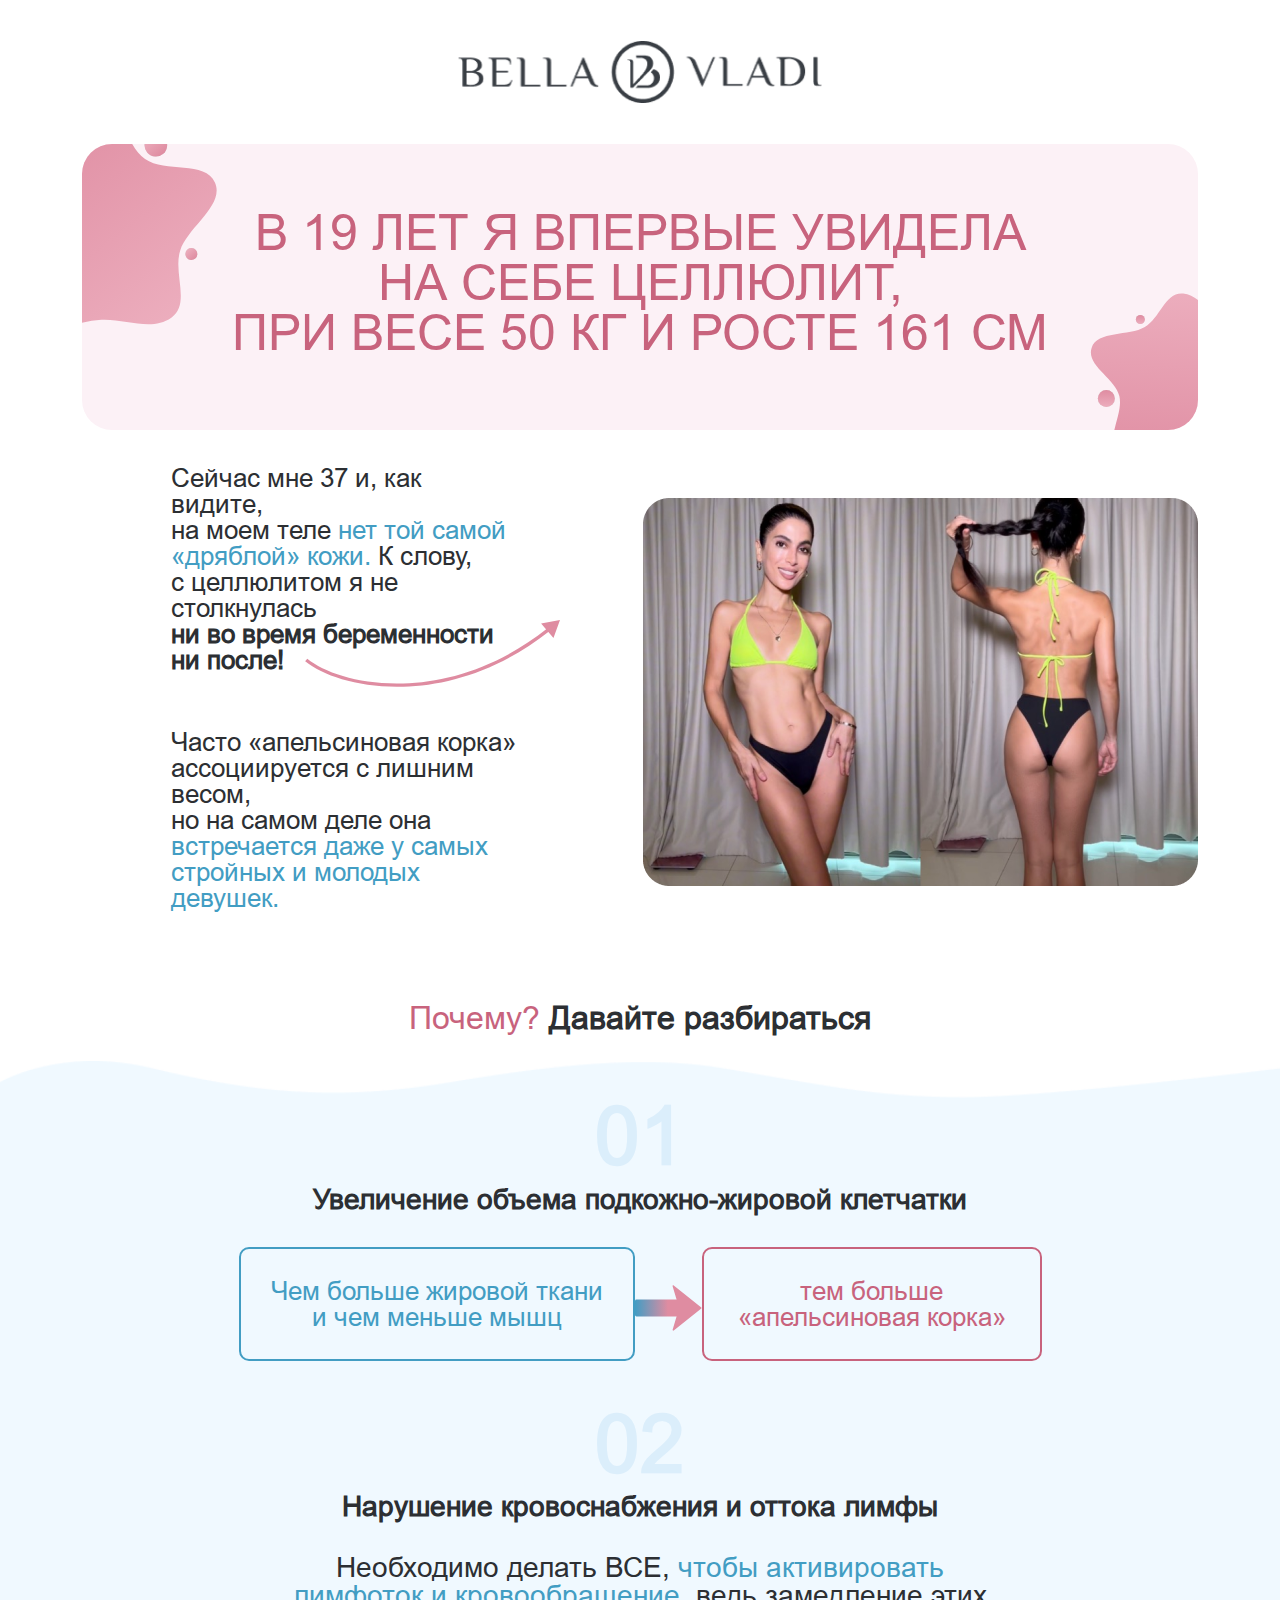
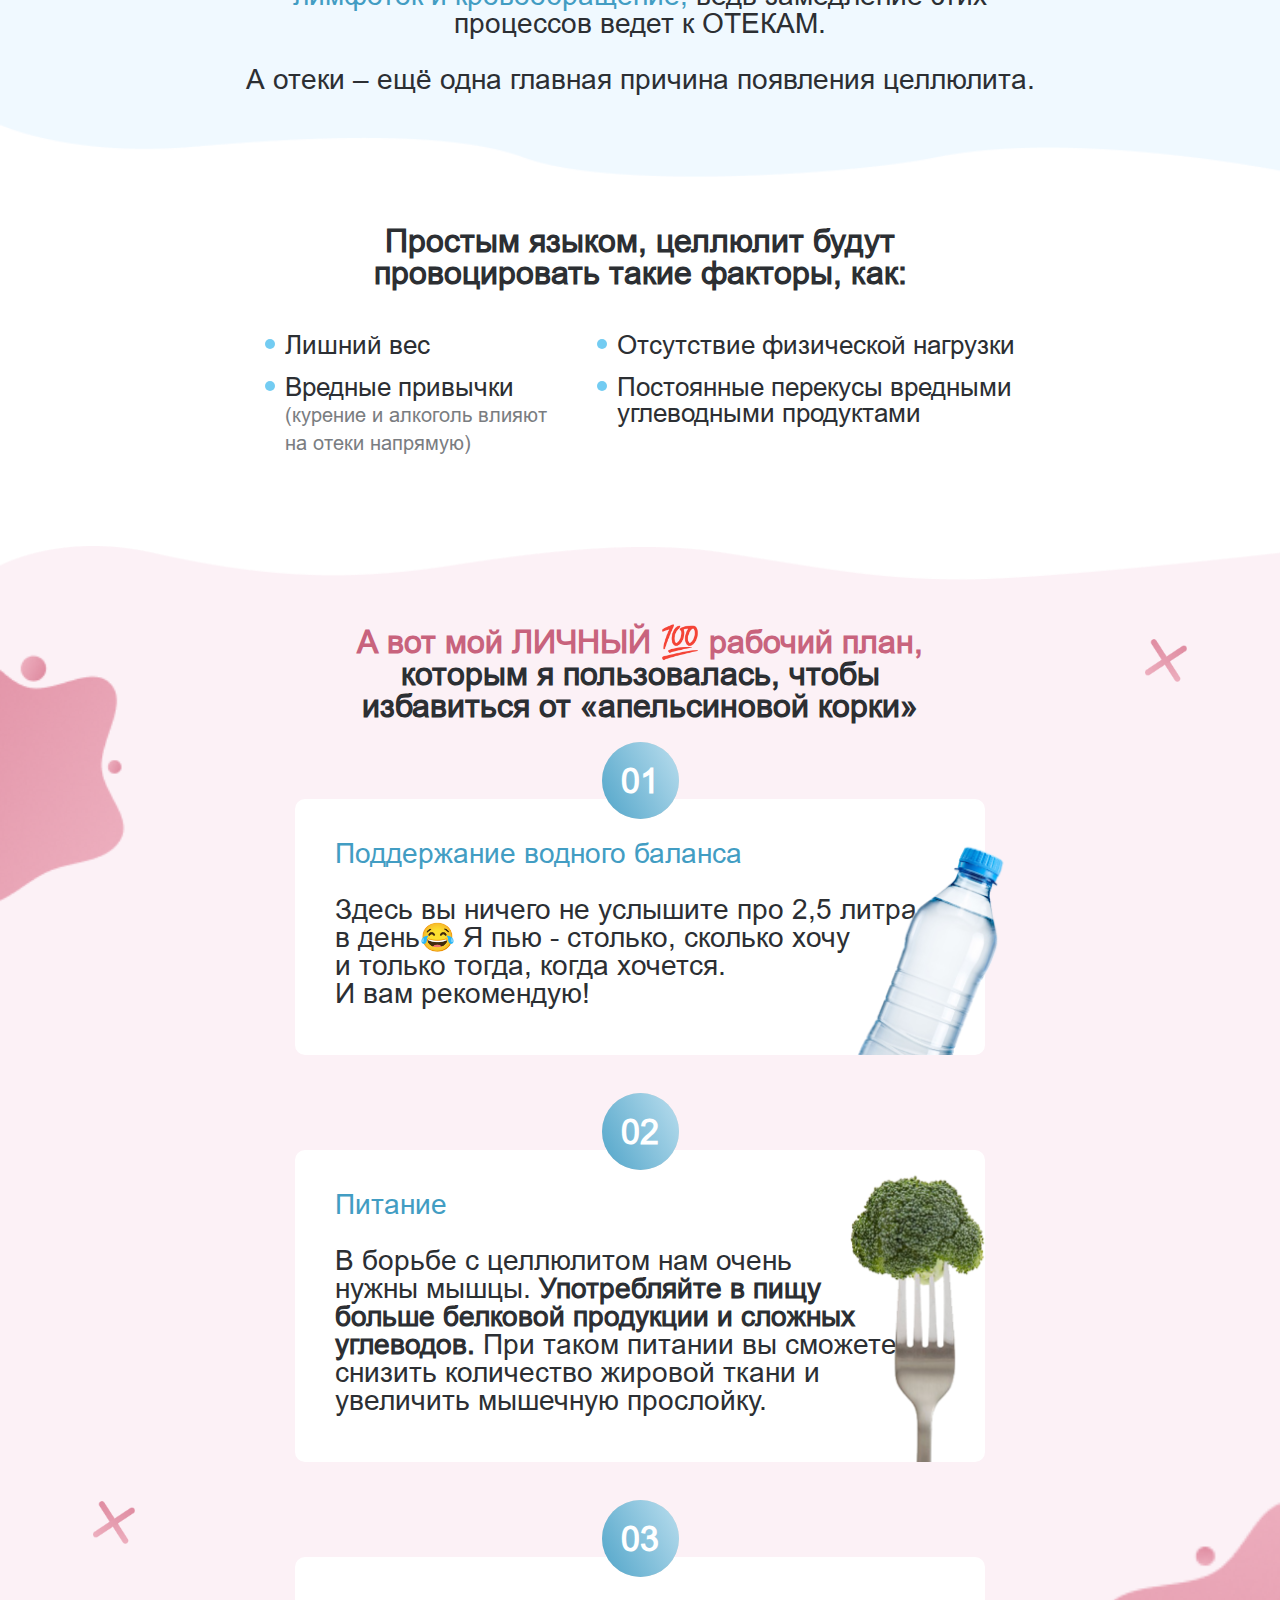
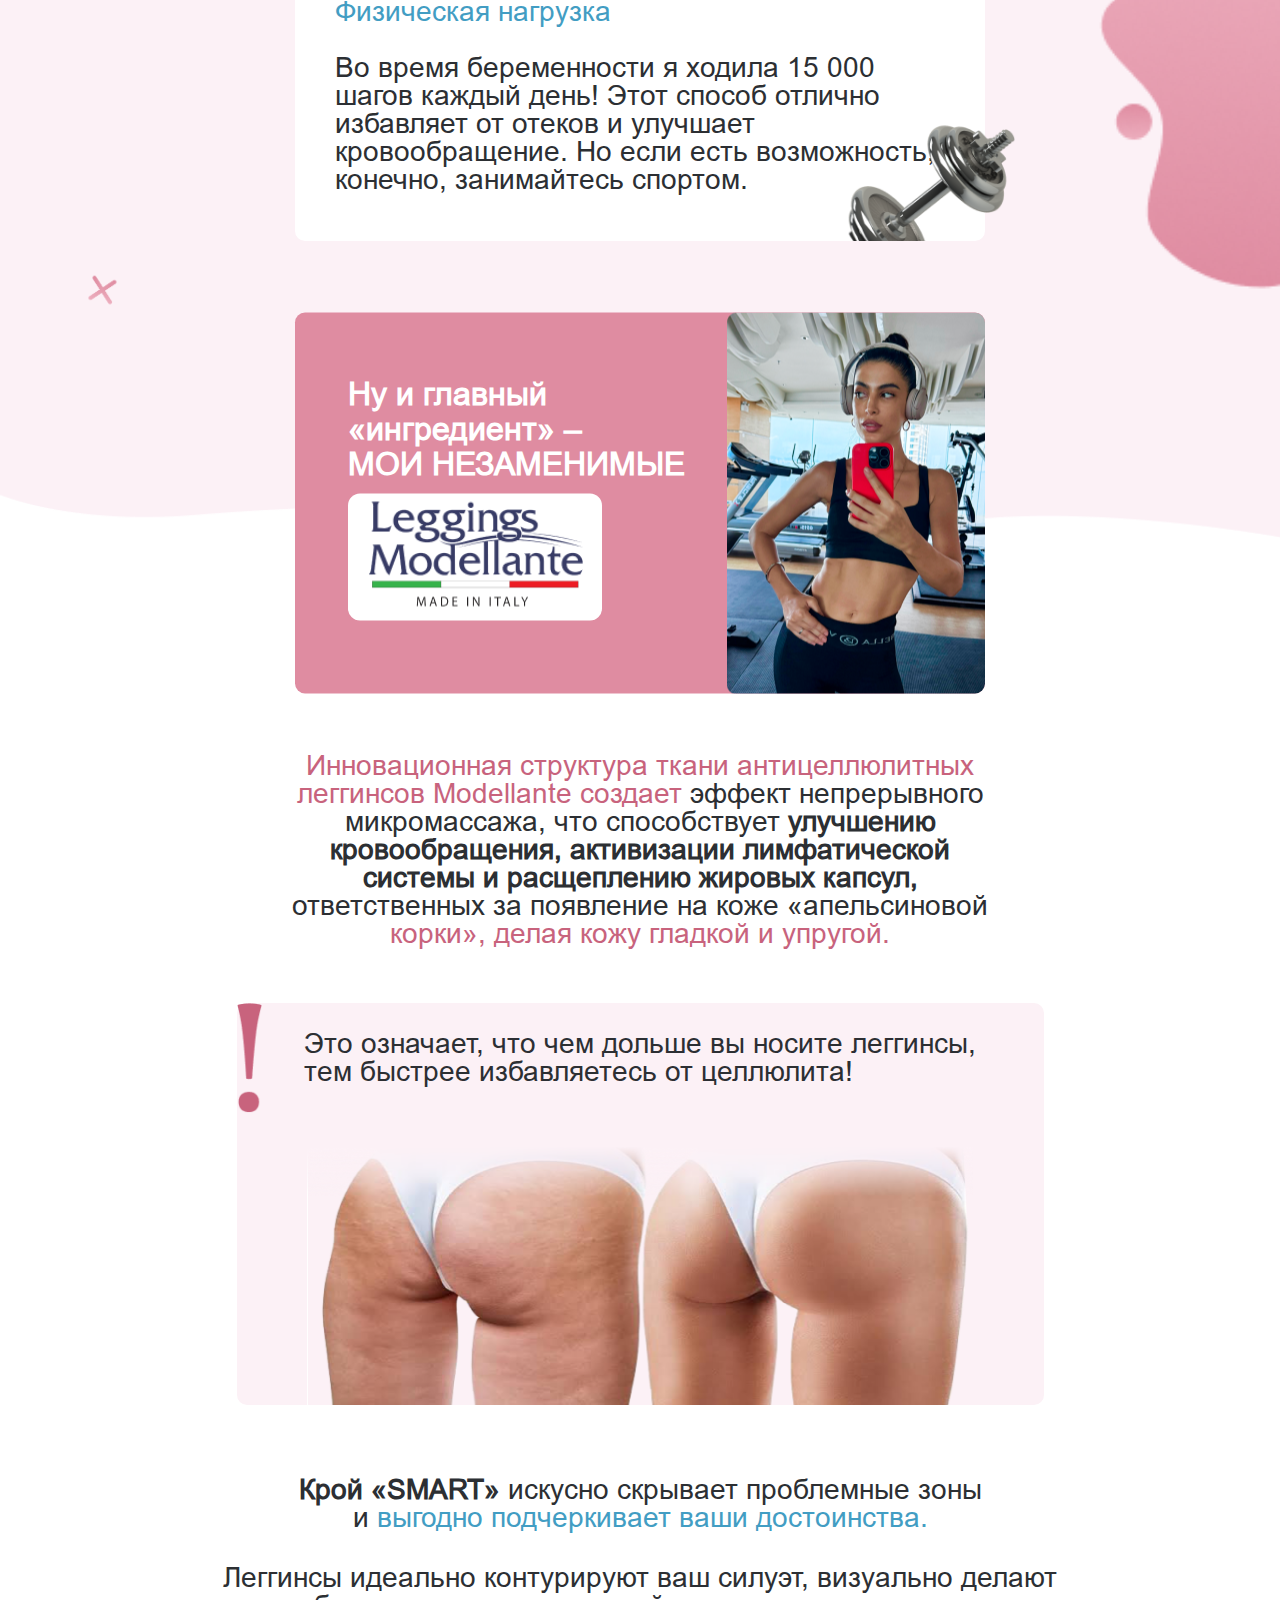
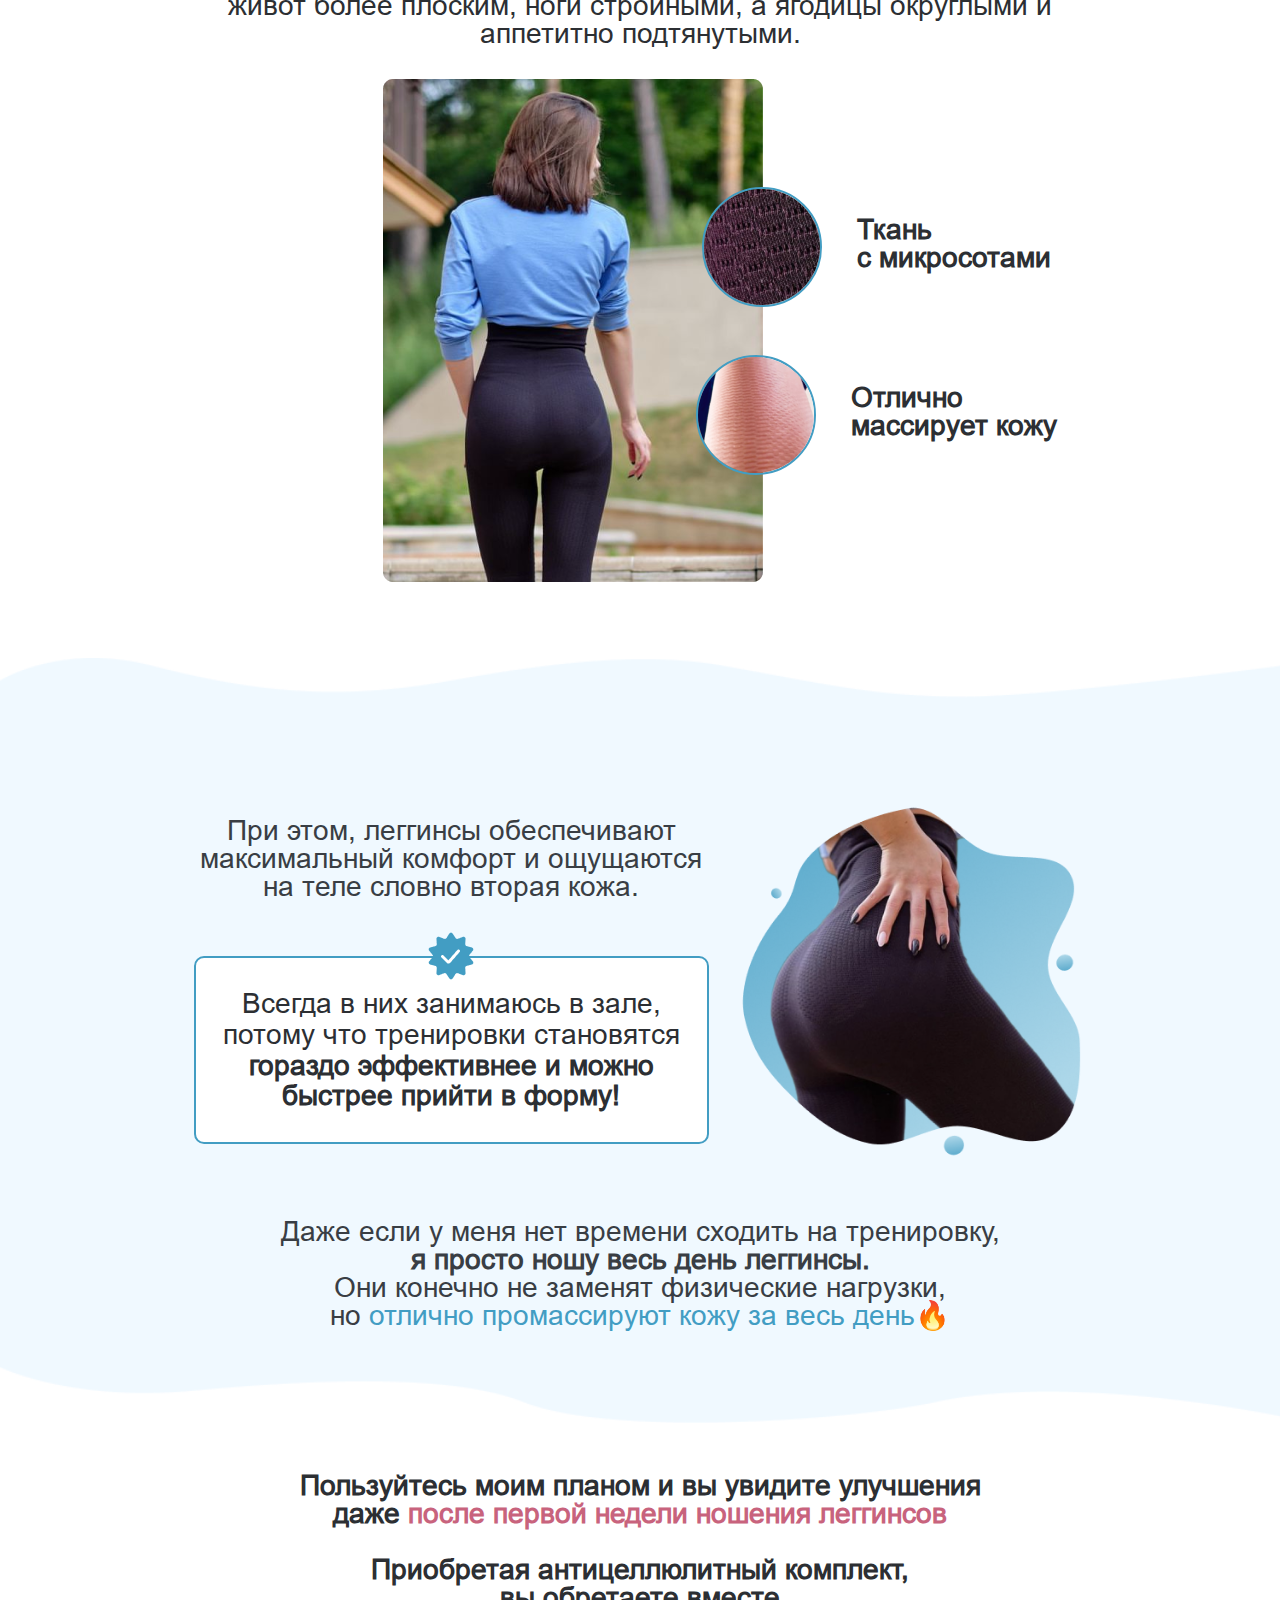
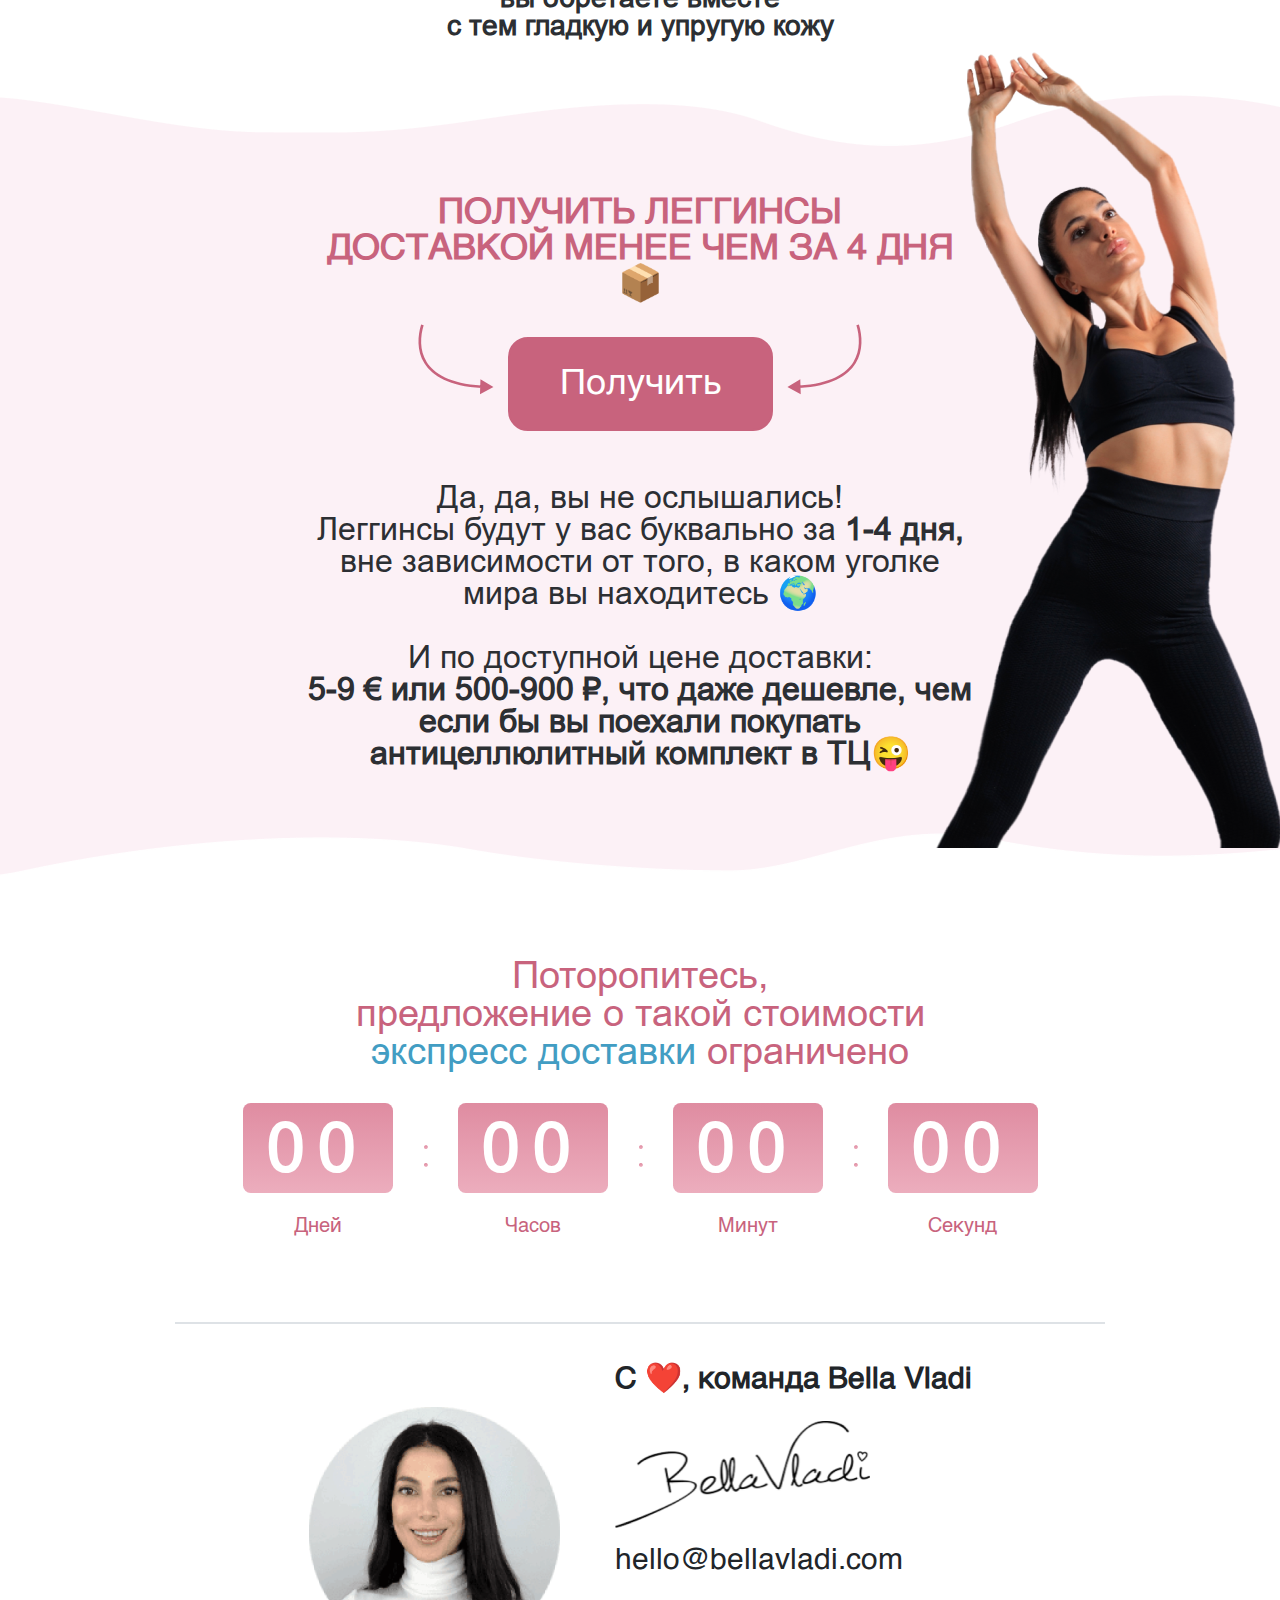
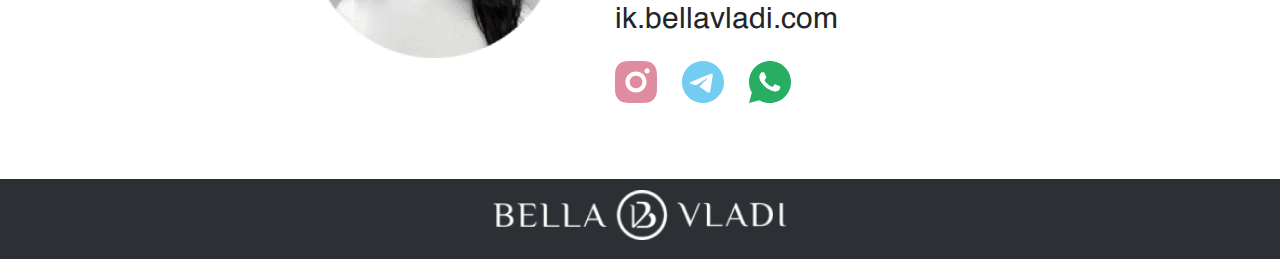
==== index.html @ 46ee41fa "fixed" ====
<!DOCTYPE html>
<html lang="en">

<head>
  <meta charset="UTF-8" />
  <meta name="viewport" content="width=device-width, initial-scale=1.0" />
  <title>Bella Vladi</title>

  <!-- Bootstrap CDN -->
  <link href="https://cdn.jsdelivr.net/npm/bootstrap@5.3.0/dist/css/bootstrap.min.css" rel="stylesheet" />

  <!-- Custom Css -->
  <link rel="stylesheet" href="assets/css/style.css" />
  <link rel="stylesheet" href="assets/css/responsive.css" />
</head>

<body>
  <main>


    <!-- ---------------------Navbar Start -------------------- -->
    <header class="navbar">
      <img src="assets/images/email-one/Logo.png" />
    </header>
    <!-- ---------------------Navbar End-------------------- -->



    <!-- -------------------Home Section Start---------------------- -->
    <section class="home">
      <div class="container">
        <!-- Top -->
        <div class="hero-banner">
          <div class="left-icon">
            <img src="assets/images/email-one/Group 9.svg" alt="" />
          </div>

          <div class="right-icon">
            <img src="assets/images/email-one/Group 8.svg" alt="" />
          </div>

          <h1 class="hero-heading">
            В 19 лет я впервые увидела <br />
            на себе целлюлит, <br />
            при весе 50 кг и росте 161 см
          </h1>
        </div>

        <!-- Bottom -->
        <div class="hero-bottom">
          <div class="hero-left">
            <h5 class="hero-content">
              Сейчас мне 37 и, как видите,<br />на моем теле<span class="text-blue">
                нет той самой<br />
                «дряблой» кожи. </span>К слову, <br />
              с целлюлитом я не столкнулась<br />
              <b>ни во время беременности<br />ни после!</b>
            </h5>

            <div class="arrow">
              <img src="assets/images/email-one/Стрела.svg" alt="arrow" />
            </div>

            <br /><br />

            <h5 class="hero-content">
              Часто «апельсиновая корка» <br />
              ассоциируется с лишним весом, <br />
              но на самом деле она <br />
              <span class="text-blue">встречается даже у самых <br />
                стройных и молодых девушек.</span>
            </h5>
          </div>

          <div class="hero-right">
            <div class="hero-left-img">
              <img src="assets/images/email-one/home-left.png" alt="" />
            </div>
          </div>
        </div>
      </div>
    </section>
    <!-- -------------------Home Section End---------------------- -->

    <br /><br />

    <!-- -------------------- Title Start--------------------- -->
    <div class="container">
      <h3 class="title">
        <span class="text-pink">Почему?</span> <b>Давайте разбираться</b>
      </h3>
    </div>
    <!-- ----------------------Title End ------------------- -->



    <!-- --------------------Section Two Start--------------------- -->
    <section class="section-two">
      <div class="container">
        <div class="top-part">
          <h1 class="shadow-text title">01</h1>
          <h4 class="title">
            <b>Увеличение объема подкожно-жировой клетчатки</b>
          </h4>

          <div class="top-progress">
            <h5 class="blue-box text-blue">
              Чем больше жировой ткани <br />
              и чем меньше мышц
            </h5>

            <img src="assets/images/email-one/Group 97.svg" />

            <h5 class="pink-boxx text-pink">
              тем больше <br />
              «апельсиновая корка»
            </h5>
          </div>
        </div>

        <div class="bottom-part">
          <h1 class="shadow-text title">02</h1>
          <h4 class="title">
            <b>Нарушение кровоснабжения и оттока лимфы</b>
          </h4>

          <div class="bottom-content title">
            <h4>
              Необходимо делать ВСЕ,
              <span class="text-blue">
                чтобы активировать <br />
                лимфоток и кровообращение,</span>
              ведь замедление этих <br />
              процессов ведет к ОТЕКАМ. <br />
              <br />
              <span class="title">
                А отеки – ещё одна главная причина появления целлюлита.</span>
            </h4>
          </div>
        </div>
      </div>
    </section>
    <!-- -------------------- Section Two End --------------------- -->

    <br /><br />

    <!-- -------------------- Title Start--------------------- -->
    <div class="container">
      <h3 class="title">
        <b>Простым языком, целлюлит будут <br />
          провоцировать такие факторы, как:</b>
      </h3>
    </div>
    <!-- ----------------------Title End ------------------- -->

    <!-- ---------------------- Section Three Start ------------------- -->
    <section class="list">
      <div class="container">
        <div class="items">
          <div class="left-item">
            <div class="item">
              <div class="round"></div>
              <h5>Лишний вес</h5>
            </div>
            <div class="item">
              <div class="round"></div>
              <h5>
                Вредные привычки <br />
                <span class="note">
                  (курение и алкоголь влияют <br />
                  на отеки напрямую) 
                </span>
              </h5>
            </div>
          </div>

          <div class="right-item">
            <div class="item">
              <div class="round"></div>
              <h5>Отсутствие физической нагрузки</h5>
            </div>

            <div class="item">
              <div class="round"></div>
              <h5>
                Постоянные перекусы вредными <br />
                углеводными продуктами
              </h5>
            </div>
          </div>
        </div>
      </div>
    </section>
    <!-- --------------------- Section Three End  -------------------- -->

    <br /><br />

    <!-- -------------------- Section Four Start--------------------- -->

    <section class="section-four">
      <div class="container">
        <!-- Title -->
        <h3 class="title-four title">
          <b><span class="text-pink">А вот мой ЛИЧНЫЙ 💯 рабочий план, </span>
            <br />
            которым я пользовалась, чтобы <br />
            избавиться от «апельсиновой корки»</b>
        </h3>

        <div class="star-one">
          <img src="assets/images/email-one/star-1.png" alt="">
        </div>

        <div class="star-two">
          <img src="assets/images/email-one/star-2.png" alt="">
        </div>

        <!-- Box 1 -->

        <div class="boxes">
          <div class="number-plate">
            <span class="num">01</span>
          </div>

          <div class="box-items">
            <div class="box-left">
              <h4 class="text-blue">Поддержание водного баланса</h4>

              <h4 class="box-details">
                Здесь вы ничего не услышите про 2,5 литра <br> в день😂 Я пью -
                столько, сколько хочу<br> и только тогда, когда хочется. <br> И вам
                рекомендую!
              </h4>
            </div>

            <div class="box-right">
              <img src="assets/images/email-one/Rectangle 1884.png" alt="" />
            </div>
          </div>
        </div>

        <!-- Box 2 -->

        <div class="boxes">
          <div class="number-plate">
            <span class="num">02</span>
          </div>

          <div class="box-items">
            <div class="box-left">
              <h4 class="text-blue">Питание</h4>

              <h4 class="box-details">
                В борьбе с целлюлитом нам очень <br> нужны мышцы. <b> Употребляйте в пищу <br> больше белковой продукции
                  и сложных <br> углеводов. </b> При таком питании вы сможете <br> снизить количество жировой ткани и
                <br> увеличить мышечную прослойку.
              </h4>
            </div>

            <div class="box-right box-two">
              <img src="assets/images/email-one/box-2.png" alt="" />
            </div>
          </div>
        </div>

        <div class="star-three">
          <img src="assets/images/email-one/star-2.png" alt="">
        </div>

        <div class="star-four">
          <img src="assets/images/email-one/star-4.png" alt="">
        </div>


        <!-- Box 3 -->

        <div class="boxes">
          <div class="number-plate">
            <span class="num">03</span>
          </div>

          <div class="box-items">
            <div class="box-left">
              <h4 class="text-blue">Физическая нагрузка</h4>

              <h4 class="box-details">
                Во время беременности я ходила 15 000 <br> шагов каждый день! Этот способ отлично <br> избавляет от
                отеков и улучшает <br> кровообращение. Но если есть возможность, <br> конечно, занимайтесь спортом.
              </h4>
            </div>

            <div class="box-right box-three">
              <img src="assets/images/email-one/box-3.png" alt="" />
            </div>
          </div>
        </div>

        <div class="star-five">
          <img src="assets/images/email-one/star-2.png" alt="">
        </div>
      </div>
    </section>
    <!-- -------------------- Section Four END--------------------- -->



    <!-- ------------------- Color Plate Start---------------------- -->
    <section class="color-plate">
      <div class="container">
        <div class="color-box">
          <div class="left-plate">
            <h3 class="plate-content">
              <b>Ну и главный «ингредиент» – <br> <span class="uppercase">
                  мои незаменимые</b>
              </span>
            </h3>

            <div class="brand-logo">
              <img class="logo-one" src="assets/images/email-one/Leggings Modellante Logo 1.png"
                alt="Leggings Modellante ">
              <img class="logo-two" src="assets/images/email-one/BV-logo-made-in-italy PNG2.png" alt="BV">
            </div>
          </div>

          <div class="right-plate">
            <img src="assets/images/email-one/color-plate-right-img.png" alt="">
          </div>
        </div>
      </div>
    </section>
    <!-- -------------------- Color Plate End --------------------- -->



    <br /><br />

    <!-- -------------------- Title Start--------------------- -->
    <div class="container">
      <h4 class="title">
        <span class="text-pink">Инновационная структура ткани антицеллюлитных <br> леггинсов Modellante cоздает</span>
        эффект непрерывного <br> микромассажа, что способствует <b>улучшению <br> кровообращения, активизации
          лимфатической <br> системы и расщеплению жировых капсул,</b> <br> ответственных за появление на коже
        «апельсиновой <br> <span class="text-pink">корки», делая кожу гладкой и упругой.</span>
      </h4>
    </div>
    <!-- ----------------------Title End ------------------- -->

    <br /><br />

    <!-- ------------------- Section Five Start ---------------------- -->
    <section class="section-five">
      <div class="container">
        <div class="section-five-box">
          <div class="exc-mark">
            <img src="assets/images/email-one/!.png" alt="">
          </div>

          <div class="section-five-content">
            <div class="top-content">
              <h4>
                Это означает, что чем дольше вы носите леггинсы, <br> тем быстрее избавляетесь от целлюлита!
              </h4>

              <img src="assets/images/email-one/section-five-img.png" alt="">
            </div>
          </div>
        </div>
      </div>
    </section>
    <!-- ----------------------Section Five End------------------- -->


    <!-- -------------------- Title Start--------------------- -->
    <div class="container">
      <h4 class="title">
        <b>Крой «SMART»</b> искусно скрывает проблемные зоны <br> и <span class="text-blue">
          выгодно подчеркивает ваши достоинства.
        </span>
      </h4>
      <br>
      <h4 class="title">
        Леггинсы идеально контурируют ваш силуэт, визуально делают <br> живот более плоским, ноги стройными, а ягодицы
        округлыми и <br> аппетитно подтянутыми.
      </h4>
    </div>
    <!-- ----------------------Title End ------------------- -->

    <br>

    <!-- ------------------- Section Six Start ---------------------- -->

    <section class="section-six">
      <div class="container">
        <div class="section-six-content">
          <div class="left-content">
            <img src="assets/images/email-one/section-six-image.png" alt="">
          </div>

          <div class="right-content">
            <div class="highlight h-one">
              <img src="assets/images/email-one/highlight-1.png" alt="">
              <h4><b>Ткань <br> с микросотами</b></h4>
            </div>

            <br><br>

            <div class="highlight h-two">
              <img src="assets/images/email-one/highlight-2.png" alt="">
              <h4><b>Отлично <br> массирует кожу</b></h4>
            </div>
          </div>
        </div>
      </div>
    </section>

    <!-- ----------------------Section Six End------------------- -->



    <!-- --------------------Section Seven Start--------------------- -->
    <section class="section-seven">
      <div class="container">
        <div class="section-seven-content">
          <div class="content-top">
            <div class="content-left">
              <h4 class="text">
                При этом, леггинсы обеспечивают <br> максимальный комфорт и ощущаются <br> на теле словно вторая кожа.
              </h4>
              <br><br>

              <div class="blue-icon">
                <img src="assets/images/email-one/blue-icon.png" alt="">

                <h4 class="white-box">
                  Всегда в них занимаюсь в зале, <br> потому что тренировки становятся <br><b> гораздо эффективнее и
                    можно <br> быстрее прийти в форму!</b>
                </h4>
              </div>
            </div>

            <div class="content-right">
              <img src="assets/images/email-one/Мясников.png" alt="">
            </div>
          </div>


          <div class="content-bottom">
            <h4 class="text">
              Даже если у меня нет времени сходить на тренировку, <br> <b>я просто ношу весь день леггинсы.</b> <br> Они
              конечно не заменят физические нагрузки, <br> но <span class="text-blue">отлично промассируют кожу за весь
                день</span>🔥
            </h4>
          </div>
        </div>
      </div>
    </section>
    <!-- -------------------- Section Seven End --------------------- -->

    <br><br>

    <!-- -------------------- Title Start--------------------- -->
    <div class="container">
      <h4 class="title">
        <b>
          Пользуйтесь моим планом и вы увидите улучшения <br> даже <span class="text-pink">после первой недели ношения
            леггинсов️</span> <br><br> Приобретая антицеллюлитный комплект, <br> вы обретаете вместе <br> с тем гладкую
          и упругую кожу
        </b>
      </h4>
    </div>
    <!-- ----------------------Title End ------------------- -->

    <br><br>


    <!-- ------------------- Section Eight Start ---------------------- -->


    <section class="section-eight">

      <div class="right-img"></div>

      <div class="container">
        <div class="section-eight-content">
          <div class="left-content">
            <div class="content-title">
              <h1 class="title">
                ПОЛУЧИТЬ ЛЕГГИНСЫ <br>
                ДОСТАВКОЙ МЕНЕЕ ЧЕМ ЗА 4 ДНЯ 📦
              </h1>
            </div>
            <div class="button">
              <img src="assets/images/email-one/Left arrow.svg" alt="">

              <button>Получить</button>

              <img src="assets/images/email-one/Right arrow.svg" alt="">
            </div>

            <br>

            <h3 class="title">
              Да, да, вы не ослышались! <br> Леггинсы будут у вас буквально за <b>1-4 дня,</b> <br> вне зависимости от
              того, в каком уголке <br> мира вы находитесь 🌍
            </h3>

            <br>

            <h3 class="title">
              И по доступной цене доставки: <br> <b>5-9 € или 500-900 ₽, что даже дешевле, чем если бы вы поехали
                покупать антицеллюлитный комплект в ТЦ😜</b>
            </h3>

          </div>
        </div>
      </div>
    </section>
    <!-- ------------------- Section Eight End ---------------------- -->




    <!-- ------------------- Section Nine Start ---------------------- -->

    <section class="section-nine">
      <div class="container">
        <div class="section-nine-content">
          <div class="title">
            <h2><span class="text-pink">Поторопитесь, <br> предложение о такой стоимости<br> <span
                  class="text-blue">экспресс доставки</span> ограничено </span> </h2>
          </div>

          <br>

          <div class="time-content">
            <div style="display: none;" id="end-date"></div>

            <div class="time">
              <input type="text" readonly value="00">
              <br />
              <label for="">Дней</label>
            </div>

            <div class="colon">
              <img src="assets/images/email-one/colon.png" alt="">
            </div>

            <div class="time">
              <input type="text" readonly value="00">
              <br />
              <label for="">Часов</label>
            </div>

            <div class="colon">
              <img src="assets/images/email-one/colon.png" alt="">
            </div>

            <div class="time">
              <input type="text" readonly value="00">
              <br />
              <label for="">Минут</label>
            </div>

            <div class="colon">
              <img src="assets/images/email-one/colon.png" alt="">
            </div>

            <div class="time">
              <input type="text" readonly value="00">
              <br />
              <label for="">Секунд</label>
            </div>

          </div>

        </div>
      </div>
    </section>

    <!-- ----------------------Section Nine End------------------- -->


    <br>

    <!-- ----------------------About Section Start------------------- -->

    <section class="about-me">
      <div class="container">
        <div class="border"></div>

        <div class="about-content">
          <div class="my-img">
            <img src="assets/images/email-one/image 3.png" alt="">
          </div>


          <div class="details">
            <h6 class="name"><b>С ❤️, команда Bella Vladi</b></h6>

            <img src="assets/images/email-one/signature.png" alt="">

            <h6 class="mail">hello@bellavladi.com</h6>
            <h6 class="mail">ik.bellavladi.com</h6>


            <div class="social-icon">
              <svg xmlns="http://www.w3.org/2000/svg" width="42" height="42" viewBox="0 0 42 42" fill="none">
                <path
                  d="M23.1592 0.00258374C24.6916 -0.00329652 26.224 0.0121046 27.756 0.0487823L28.1634 0.0634818C28.6337 0.0802812 29.0978 0.10128 29.6585 0.12648C31.8928 0.231476 33.4174 0.584264 34.755 1.10295C36.141 1.63633 37.3085 2.3587 38.4761 3.52626C39.5436 4.5754 40.3699 5.84447 40.8973 7.24524C41.416 8.58289 41.7688 10.1095 41.8738 12.3439C41.899 12.9024 41.92 13.3686 41.9368 13.839L41.9494 14.2464C41.9867 15.7777 42.0028 17.3093 41.9977 18.841L41.9998 20.4076V23.1585C42.005 24.6909 41.9889 26.2233 41.9515 27.7552L41.9389 28.1626C41.9221 28.633 41.9011 29.0971 41.8759 29.6578C41.7709 31.8921 41.4139 33.4166 40.8973 34.7543C40.3716 36.1566 39.5452 37.4267 38.4761 38.4754C37.4261 39.5428 36.1563 40.369 34.755 40.8966C33.4174 41.4153 31.8928 41.7681 29.6585 41.8731C29.0978 41.8983 28.6337 41.9193 28.1634 41.9361L27.756 41.9487C26.224 41.986 24.6916 42.0021 23.1592 41.997L21.5927 41.9991H18.8439C17.3115 42.0042 15.7791 41.9881 14.2471 41.9508L13.8397 41.9382C13.3412 41.9201 12.8428 41.8991 12.3446 41.8752C10.1103 41.7702 8.58572 41.4132 7.24596 40.8966C5.84465 40.3702 4.57535 39.5439 3.52699 38.4754C2.45822 37.426 1.63123 36.1561 1.10367 34.7543C0.584992 33.4166 0.232204 31.8921 0.127207 29.6578C0.10382 29.1595 0.0828207 28.6611 0.0642095 28.1626L0.0537101 27.7552C0.0149949 26.2233 -0.00250636 24.6909 0.00121166 23.1585V18.841C-0.00464917 17.3094 0.0107519 15.7777 0.0474102 14.2464L0.0621097 13.839C0.0789091 13.3686 0.0999083 12.9024 0.125107 12.3439C0.230104 10.1074 0.582892 8.58499 1.10157 7.24524C1.62944 5.84379 2.45805 4.57506 3.52909 3.52836C4.57673 2.45898 5.84523 1.63123 7.24596 1.10295C8.58572 0.584264 10.1082 0.231476 12.3446 0.12648L13.8397 0.0634818L14.2471 0.0529824C15.7784 0.0142866 17.3101 -0.00321468 18.8418 0.000483966L23.1592 0.00258374ZM21.0005 10.5022C19.6093 10.4826 18.2281 10.7396 16.9371 11.2583C15.6461 11.7771 14.4711 12.5473 13.4803 13.5241C12.4896 14.501 11.7029 15.665 11.1659 16.9485C10.6289 18.232 10.3524 19.6095 10.3524 21.0008C10.3524 22.3921 10.6289 23.7696 11.1659 25.0531C11.7029 26.3367 12.4896 27.5007 13.4803 28.4775C14.4711 29.4543 15.6461 30.2245 16.9371 30.7433C18.2281 31.2621 19.6093 31.5191 21.0005 31.4994C23.7852 31.4994 26.4558 30.3932 28.4249 28.4241C30.3939 26.4551 31.5001 23.7844 31.5001 20.9998C31.5001 18.2151 30.3939 15.5445 28.4249 13.5754C26.4558 11.6063 23.7852 10.5022 21.0005 10.5022ZM21.0005 14.7021C21.8373 14.6867 22.6689 14.8382 23.4465 15.1477C24.2241 15.4573 24.9323 15.9187 25.5296 16.505C26.1269 17.0913 26.6014 17.7907 26.9253 18.5625C27.2493 19.3342 27.4162 20.1628 27.4163 20.9998C27.4165 21.8367 27.2498 22.6653 26.9261 23.4372C26.6024 24.209 26.1282 24.9087 25.5311 25.4952C24.934 26.0817 24.226 26.5433 23.4484 26.8531C22.6709 27.1629 21.8394 27.3147 21.0026 27.2996C19.3318 27.2996 17.7294 26.6358 16.548 25.4544C15.3665 24.273 14.7028 22.6706 14.7028 20.9998C14.7028 19.329 15.3665 17.7266 16.548 16.5451C17.7294 15.3637 19.3318 14.7 21.0026 14.7L21.0005 14.7021ZM32.0251 7.35233C31.3477 7.37945 30.707 7.66764 30.2373 8.15655C29.7675 8.64545 29.5052 9.29715 29.5052 9.97514C29.5052 10.6531 29.7675 11.3048 30.2373 11.7937C30.707 12.2826 31.3477 12.5708 32.0251 12.598C32.7213 12.598 33.389 12.3214 33.8812 11.8291C34.3735 11.3369 34.65 10.6692 34.65 9.97304C34.65 9.27688 34.3735 8.60922 33.8812 8.11695C33.389 7.62469 32.7213 7.34813 32.0251 7.34813V7.35233Z"
                  fill="#DF8CA1" />
              </svg>

              <svg xmlns="http://www.w3.org/2000/svg" width="45" height="45" viewBox="0 0 45 45" fill="none">
                <path
                  d="M22.5 0C10.08 0 0 10.08 0 22.5C0 34.92 10.08 45 22.5 45C34.92 45 45 34.92 45 22.5C45 10.08 34.92 0 22.5 0ZM32.94 15.3C32.6025 18.855 31.14 27.495 30.3975 31.4775C30.0825 33.165 29.4525 33.7275 28.8675 33.795C27.5625 33.9075 26.5725 32.94 25.3125 32.1075C23.3325 30.8025 22.2075 29.9925 20.295 28.7325C18.0675 27.27 19.5075 26.46 20.79 25.155C21.1275 24.8175 26.8875 19.575 27 19.1025C27.0156 19.0309 27.0135 18.9566 26.9939 18.8861C26.9743 18.8155 26.9378 18.7508 26.8875 18.6975C26.7525 18.585 26.5725 18.63 26.415 18.6525C26.2125 18.6975 23.0625 20.79 16.92 24.93C16.02 25.5375 15.21 25.8525 14.49 25.83C13.68 25.8075 12.15 25.38 11.0025 24.9975C9.585 24.5475 8.4825 24.3 8.5725 23.5125C8.6175 23.1075 9.18 22.7025 10.2375 22.275C16.8075 19.4175 21.1725 17.5275 23.355 16.6275C29.61 14.0175 30.8925 13.5675 31.7475 13.5675C31.9275 13.5675 32.355 13.6125 32.625 13.8375C32.85 14.0175 32.9175 14.265 32.94 14.445C32.9175 14.58 32.9625 14.985 32.94 15.3Z"
                  fill="#73CCF2" />
              </svg>

              <svg xmlns="http://www.w3.org/2000/svg" width="45" height="45" viewBox="0 0 45 45" fill="none">
                <path
                  d="M22.5 0C34.9268 0 45 10.0732 45 22.5C45 34.9267 34.9268 45 22.5 45C18.5238 45.0064 14.6175 43.9541 11.1825 41.9512L0.00903165 45L3.05103 33.822C1.04649 30.3859 -0.00661134 26.478 3.12305e-05 22.5C3.12305e-05 10.0732 10.0733 0 22.5 0ZM14.832 11.925L14.382 11.943C14.0907 11.9607 13.806 12.0373 13.545 12.168C13.3009 12.3062 13.0781 12.479 12.8835 12.681C12.6135 12.9352 12.4605 13.1557 12.2963 13.3695C11.464 14.4515 11.016 15.7799 11.0228 17.145C11.0273 18.2475 11.3153 19.3207 11.7653 20.3242C12.6855 22.3537 14.1998 24.5025 16.1978 26.4937C16.6793 26.973 17.1518 27.4545 17.6603 27.9022C20.1429 30.088 23.1013 31.6643 26.3003 32.5057L27.5783 32.7015C27.9945 32.724 28.4108 32.6925 28.8293 32.6722C29.4845 32.6384 30.1244 32.461 30.7035 32.1525C30.9982 32.0007 31.2857 31.8355 31.5653 31.6575C31.5653 31.6575 31.662 31.5945 31.8465 31.455C32.1503 31.23 32.337 31.0702 32.589 30.807C32.7758 30.6135 32.9378 30.3862 33.0615 30.1275C33.237 29.7607 33.4125 29.061 33.4845 28.4782C33.5385 28.0327 33.5228 27.7897 33.516 27.639C33.507 27.3982 33.3068 27.1485 33.0885 27.0427L31.779 26.4555C31.779 26.4555 29.8215 25.6027 28.6245 25.0582C28.4993 25.0035 28.365 24.9723 28.2285 24.966C28.0746 24.9502 27.919 24.9675 27.7723 25.0168C27.6256 25.0661 27.4912 25.1462 27.378 25.2517C27.3668 25.2472 27.216 25.3755 25.5893 27.3465C25.4959 27.4719 25.3673 27.5668 25.2198 27.6189C25.0724 27.6709 24.9127 27.678 24.7613 27.639C24.6147 27.5997 24.4711 27.5501 24.3315 27.4905C24.0525 27.3735 23.9558 27.3285 23.7645 27.2475C22.4732 26.684 21.2776 25.9226 20.2208 24.9907C19.9373 24.7432 19.674 24.4732 19.404 24.2122C18.5188 23.3645 17.7474 22.4055 17.109 21.3592L16.9763 21.1455C16.8809 21.0019 16.8038 20.8469 16.7468 20.6842C16.6613 20.3535 16.884 20.088 16.884 20.088C16.884 20.088 17.4308 19.4895 17.685 19.1655C17.9325 18.8505 18.1418 18.5445 18.2768 18.3262C18.5423 17.8987 18.6255 17.46 18.486 17.1202C17.856 15.5812 17.2035 14.049 16.533 12.528C16.4003 12.2265 16.0065 12.0105 15.6488 11.9677C15.5273 11.9542 15.4058 11.9407 15.2843 11.9317C14.9821 11.9167 14.6793 11.9197 14.3775 11.9407L14.8298 11.9227L14.832 11.925Z"
                  fill="#27AE60" />
              </svg>
            </div>
          </div>
        </div>
      </div>
    </section>

    <!-- ----------------------About Section End------------------- -->

    <!-- ----------------------Footer Start------------------- -->

    <footer class="footer">
      <div class="container">
        <div class="footer-logo">
          <img src="assets/images/email-one/footer-img.png" alt="">
        </div>
      </div>
    </footer>

    <!-- ----------------------Footer End------------------- -->



  </main>

  <!-- JS File -->
  <script src="assets/js/main.js"></script>
</body>

</html>
---- assets/css/style.css ----
/* Font Family */
@font-face {
  font-family: FuturaFuturisC;
  src: url(/assets/fonts/FuturaFuturisC.otf);
}

@font-face {
  font-family: Arial;
  src: url(/assets/fonts/arial.ttf);
}

@font-face {
  font-family: Helvetica;
  src: url(/assets/fonts/Helvetica.ttf);
}


:root {
  /* Colors */
  --text-pink: #C8637D;
  --text-black: #393E44;
  --text-dark: #2C2F33;
  --text-blue: #429DC3;
  --blue-90: #ACD6F4;

  /* Bg Colors */
  --blue-50: #F0F9FF;
  --pink-50: #FCF1F6;

  /* Font Family */
  --font-futura: FuturaFuturisC;
  --font-arial: Arial;
  --font-helvetica: Helvetica;

  /* Font Size */
  --heading-1: 50px;
  --heading-2: 38px;
  --heading-3: 32px;
  --heading-4: 28px;
  --heading-5: 26px;
}

* {
  padding: 0;
  margin: 0;
}

body {
  font-family: var(--font-arial);
  box-sizing: border-box;
  overflow-x: hidden !important;
  width: 100%;
}

a {
  text-decoration: none;
}

h1,
h2,
h3,
h4,
h5 {
  font-style: normal;
  font-weight: 400;
  line-height: 100%;
  color: var(--text-dark);
}

h1 {
  font-size: var(--heading-1);
}

h2 {
  font-size: var(--heading-2);
}

h3 {
  font-size: var(--heading-3);
}

h4 {
  font-size: var(--heading-4);
}

h5 {
  font-size: var(--heading-5);
}

img {
  display: block;
  width: 100%;
}

.text {
  color: var(--text-black);
  text-align: center;
}

.text-blue {
  color: var(--text-blue);
}

.text-pink {
  color: var(--text-pink);
}

.title {
  text-align: center;
}

.uppercase {
  text-transform: uppercase;
}

/* -----------------Navbar Start----------------- */

.navbar {
  padding: 41px 80px;
  display: flex;
  align-items: center;
  justify-content: center;
}

.navbar img {
  width: 364.706px;
  height: 62px;
}

/* -----------------Navbar End----------------- */



/* -----------------Home Section Start----------------- */

.home {
  margin: 0 auto;

}

.home .hero-banner {
  width: 100%;
  height: 286px;
  border-radius: 30px;
  background: var(--pink-50);
  position: relative;
  overflow: hidden;
  display: flex;
  align-items: center;
  justify-content: center;
}

.hero-banner .left-icon {
  position: absolute;
  left: 0;
  top: 0;
  width: 196.77px;
  height: 197.809px;
}

.hero-banner .right-icon {
  position: absolute;
  right: 0;
  bottom: 0;
}

.hero-banner .hero-heading {
  text-align: center;
  padding: 64px 54px;
  color: var(--text-pink);
  text-transform: uppercase;
}

.hero-bottom {
  display: flex;
  align-items: center;
  justify-content: flex-end;
  gap: 35px;
  width: 100%;
  padding: 35px 0;
  position: relative;
}

.hero-bottom .hero-left {
  width: 40%;
  padding-left: 89px;
}

.hero-bottom .hero-left .arrow {
  position: absolute;
  left: 20%;
  top: 36%;
  width: 256.106px;
}

.hero-bottom .hero-left .hero-content {
  font-size: var(--heading-5);
}


.hero-bottom .hero-right {
  width: 60%;
  display: flex;
  justify-content: end;
}

.hero-bottom .hero-right .hero-left-img img {

  height: 388px;
}

/* -----------------Home Section End----------------- */



/* -----------------Section Two Start----------------- */
.section-two {
  width: 100%;
  background: url(/assets/images/email-one/blue0bg.png);
  background-repeat: no-repeat;
  background-size: 100% 100%;
  background-position: center;
  margin-top: 27px;
}

/* Top Part */

.top-part {
  padding-top: 36px;
}

.top-part .shadow-text {
  font-size: 79.625px;
  font-weight: 700;
  color: var(--blue-90);
  opacity: 0.3;
}

.top-part .top-progress {
  display: flex;
  justify-content: center;
  align-items: center;
  text-align: center;
  padding-top: 26px;
}

.top-part .top-progress .blue-box {
  padding: 29px 30px 29px 30px;
  border-radius: 10px;
  border: 2px solid var(--text-blue);
}

.top-part .top-progress .pink-boxx {
  padding: 29px 34px;
  border-radius: 10px;
  border: 2px solid var(--text-pink);
}

.top-part .top-progress img {
  width: 67px;
  height: 94px;
}

/* Bottom Part */
.bottom-part {
  padding-top: 36px;
}

.bottom-part .bottom-content {
  padding-top: 25px;
  padding-bottom: 76px;
}

.bottom-part .shadow-text {
  font-size: 79.625px;
  font-weight: 700;
  color: var(--blue-90);
  opacity: 0.3;
}

/* -----------------Section Two End----------------- */

/* -----------------List Start----------------- */

.round {
  width: 10px;
  height: 10px;
  background-color: #73CCF2;
  border-radius: 50%;
  margin-top: 7px;
}

.note {
  color: #7A7D81;
  font-size: 20px;
  font-weight: 400;
}

.items {
  display: flex;
  align-items: self-start;
  justify-content: center;
  gap: 50px;
  padding-top: 35px;
  padding-bottom: 26px;
}

.left-item .item,
.right-item .item {
  display: flex;
  gap: 10px;
}

.item {
  padding-bottom: 8px;
}

/* -----------------List End----------------- */


/* -----------------Section Four Start----------------- */
.section-four {
  background: url(/assets/images/email-one/pink-bg.png);
  background-repeat: no-repeat;
  background-size: 100% 100%;
  background-position: center;
  padding-bottom: 276px;
  position: relative;
  z-index: 3;
}

.title-four {
  padding-top: 80px;
}

.star-one {
  width: 196.77px;
  height: 197.809px;
  position: absolute;
  left: 0;
  top: 2rem;
}

.star-two {
  width: 68.255px;
  height: 68.255px;
  position: absolute;
  right: 5rem;
  top: 5rem;
}

.star-three {
  width: 68.255px;
  height: 68.255px;
  position: absolute;
  left: 5rem;
}

.star-four {
  width: 196.77px;
  height: 197.809px;
  position: absolute;
  right: 0;
}

.star-five {
  width: 45.287px;
  height: 45.287px;
  position: absolute;
  left: 5rem;
}




.boxes {
  padding-top: 12px;
  padding-bottom: 26px;
}

.boxes .number-plate {
  display: flex;
  align-items: center;
  justify-content: center;
}

.boxes .number-plate .num {
  font-size: 34px;
  font-weight: 700;
  color: #fff;
  background: url(/assets/images/email-one/Ellipse\ 7.svg);
  background-repeat: no-repeat;
  height: 77px;
  width: 77px;
  text-align: center;
  padding-top: 13px;
  z-index: 4;
}

.box-items {
  position: relative;
  background-color: #fff;
  border-radius: 10px;
  margin: 0 auto;
  margin-top: -20px;
  padding: 40px;
  width: 690px;
  display: flex;
  align-items: start;
  justify-content: space-between;
  z-index: 3;
}

.box-details {
  padding-top: 20px;
}

.box-right {
  width: 178px;
  position: absolute;
  bottom: 0;
  right: -42px;
}

.box-two img {
  width: 141px;
}

.box-three img {
  width: 242.99px;
  margin-left: -3rem;
}

/* -----------------Section Four End----------------- */




/* -----------------Color Plate Start----------------- */

.color-plate {
  width: 100%;
  margin-bottom: 10rem;
  position: relative;
  z-index: 30;
}

.color-plate .color-box {
  height: 381px;
  width: 690px;
  background-color: #DF8CA1;
  margin: 0 auto;
  display: flex;
  align-items: center;
  justify-content: space-between;
  overflow: hidden;
  border-radius: 10px;
  position: absolute;
  top: -2.5rem;
  left: 50%;
  transform: translate(-50%, -50%);
}

.left-plate {
  padding: 5px 5px 15px 53px;
}

.color-box .left-plate .plate-content {
  color: white;
  line-height: 1.1;
}

.color-box .left-plate .brand-logo {
  background-color: #fff;
  width: 254px;
  height: 127px;
  display: flex;
  flex-direction: column;
  align-items: center;
  justify-content: center;
  border-radius: 11.981px;
  padding: 8px 20px;
  margin-top: 11px;
}

.color-box .left-plate .brand-logo .logo-two {
  margin-left: -0.4rem;
}




.brand-logo .logo-one {
  width: 215px;
  height: 76px;
}

.brand-logo .logo-two {
  width: 235.67px;
  height: 36.216px;
}

.right-plate img {
  width: 258px;
  height: 382px;
}

/* -----------------Color Plate End----------------- */




/* -----------------Sectioon Five Start----------------- */
.section-five-box {
  width: 807px;
  height: 402px;
  background-color: var(--pink-50);
  position: relative;
  margin: 0 auto;
  border-radius: 10px;
  margin-bottom: 70px;
}

.top-content {
  display: flex;
  flex-direction: column;
  align-items: center;
  justify-content: space-around;
  padding: 26px 0;
}

.exc-mark {
  position: absolute;
}

.exc-mark img {
  width: 25px;
}

.top-content img {
  padding-top: 35px;
  width: 666.509px;
  height: 293px;
  position: absolute;
  bottom: 0;
}

/* -----------------Section Five End----------------- */


/* -----------------Section Six Start----------------- */
.section-six {
  width: 100%;
  margin-bottom: 76px;
}

.section-six-content {
  display: flex;
  align-items: center;
  justify-content: center;
  position: relative;
}

.section-six-content .left-content img {
  width: 379.912px;
  height: 503px;
  margin-left: 10rem;
}

.section-six-content .right-content {
  margin-left: -4.2rem;

}

.section-six-content .right-content .highlight {
  display: flex;
  align-items: center;
  justify-content: center;
  gap: 35px;
}

.section-six-content .right-content .h-one img,
.section-six-content .right-content .h-two img {
  width: 120px;
  height: 120px;
  border-radius: 50%;
  border: 2px solid var(--text-blue);
}

/* -----------------Section Six End----------------- */


/* -----------------Section Seven Start----------------- */
.section-seven {
  width: 100%;
  background: url(/assets/images/email-one/blue0bg.png);
  background-repeat: no-repeat;
  background-size: 100% 100%;
  background-position: center;
  margin-top: 27px;
}

.section-seven-content {
  display: flex;
  flex-direction: column;
  align-items: center;
  justify-content: space-between;
  gap: 35px;
  padding-top: 128px;
  padding-bottom: 86px;
}

.section-seven-content .content-top {
  display: flex;
  align-items: center;
  justify-content: space-between;
  width: 80%;
  margin: 0 auto;
}

.section-seven-content .content-top .content-left .blue-icon .white-box {
  width: 515px;
  height: 188px;
  background-color: #fff;
  border: 2px solid var(--text-blue);
  border-radius: 10px;
  padding: 30px 20px;
  text-align: center;
  line-height: 1.1;
}

.section-seven-content .content-top .content-left .blue-icon {
  position: relative;
}

.section-seven-content .content-top .content-left .blue-icon img {
  width: 50px;
  height: 50px;
  position: absolute;
  top: 0;
  left: 50%;
  transform: translate(-50%, -50%);
}

.section-seven-content .content-top .content-right img {
  width: 401.571px;
}

/* -----------------Section Seven End----------------- */


/* -----------------Section Eight Start----------------- */
.section-eight {
  width: 100%;
  background: url(/assets/images/email-one/section-eight-bg.png);
  background-repeat: no-repeat;
  background-size: 100% 100%;
  background-position: center;
  position: relative;

}

.section-eight .right-img {
  background: url(/assets/images/email-one/Section-eight-img.png);
  background-repeat: no-repeat;
  width: 498.02px;
  height: 833px;
  position: absolute;
  right: 0;
  bottom: 0;
}


.section-eight-content {
  display: flex;
  align-items: center;
  justify-content: center;
  height: 782px;
  width: 100%;

}

.section-eight-content .left-content {
  width: 60%;
}

.section-eight-content .content-title h1 {
  font-family: Helvetica;
  font-size: 36px;
  font-weight: 700;
  color: var(--text-pink);
}

.section-eight-content .left-content .button {
  display: flex;
  padding: 26px 50px;
  justify-content: center;
  align-items: center;
  gap: 10px;
  margin-top: -3rem;
}


.section-eight-content .left-content .button img {
  width: 83.424px;
  height: 71px;
}

.section-eight-content .left-content .button button {
  padding: 18px 50px;
  border-radius: 20px;
  border: 2px solid #C8637D;
  background: #C8637D;
  color: #FFF;
  text-align: center;
  font-family: Helvetica;
  font-size: 36px;
  margin-top: 3rem;
}

/* ----------------- Section Eight End ----------------- */




/* -----------------Section Nine Start----------------- */
.section-nine {
  width: 100%;
  margin-top: 5rem;
}

.time-content {
  display: flex;
  align-items: center;
  justify-content: center;
  column-gap: 30px;
  margin-bottom: 56px;
}

.time-content .colon {
  margin-top: -2rem;
}

.time-content .time {
  display: flex;
  flex-direction: column;
  align-items: center;
  justify-content: center;
}

.time-content input {
  border: none;
  color: #fff;
  font-size: 68px;
  font-weight: 700;
  letter-spacing: 13px;
  border-radius: 7.74px;
  background: linear-gradient(180deg, #DF8CA1 0%, #ECADBD 100%), linear-gradient(195deg, #429DC3 -19.23%, #ACD6E9 108.23%);
  text-align: center;
  width: 150px;
  height: 90px;
}

.time-content label {
  font-family: Helvetica;
  font-size: 20px;
  color: var(--text-pink);
  font-weight: 400;
  margin-top: -0.3rem;
}

/* -----------------Section Nine End----------------- */


/* -----------------About Section Start----------------- */

.about-me {
  width: 100%;
  margin-bottom: 76px;
}

.border {
  width: 930px;
  margin: 0 auto;
  height: 1px;
  background: #E0E0E0;
}

.about-content {
  display: flex;
  align-items: center;
  justify-content: center;
  gap: 55px;
  padding-top: 38px;
}

.about-content .my-img {
  width: 251px;
  height: 251px;
}

.about-content .details {
  display: flex;
  flex-direction: column;
  gap: 15px;
}

.about-content .details .name {
  font-family: Helvetica;
  font-size: 30px;
  font-style: normal;
  font-weight: 700;
}

.about-content .details img {
  width: 255.87px;
  height: 107px;
}


.about-content .details .mail {
  font-family: Helvetica;
  font-size: 30px;
  font-weight: 400;
}

.about-content .details .social-icon {
  display: flex;
  gap: 25px;
}

.about-content .details .social-icon svg {
  height: 42px;
  width: 42px;
}

/* -----------------About Section End----------------- */



/* -----------------Footer Start----------------- */
.footer {
  width: 100%;
  background-color: var(--text-dark);
  padding: 11px 0;
}

.footer .footer-logo {
  width: 294.254px;
  height: 58.413px;
  margin: 0 auto;
}

/* -----------------Footer End----------------- */








/* --------------------------------------------------- Email Two Page Start ------------------------------------------- */


/* -----------------Home Start----------------- */
.hero-banner .left-star {
  position: absolute;
  top: 2rem;
  left: 2rem;
  width: 68px;
  height: 68px;
}

.hero-banner .right-star {
  position: absolute;
  top: 0;
  right: 0;
  width: 196.77px;
  height: 197.809px;
}

.hero-banner .left-star-down {
  position: absolute;
  left: 0;
  width: 46px;
  height: 46px;
}

.hero-banner .hero-heading h2 {
  text-align: center;
  font-family: var(--font-futura);
  font-size: 40px;
  font-weight: 400;
  text-transform: uppercase;
}

.hero-banner .hero-heading h1 {
  padding-top: 20px;
  text-align: center;
  font-size: 56px;
  font-weight: 400;
  text-transform: uppercase;
}

.hero-two-bottom {
  display: flex;
  align-items: center;
  justify-content: center;
  width: 100%;
}

.hero-two-bottom .hero-two-left {
  display: flex;
  flex-direction: column;
  gap: 10px;
}

.hero-two-bottom .hero-two-left h5 {
  padding-bottom: 6px;
}

.hero-two-bottom .hero-two-right {
  margin-top: -3.5rem;
  z-index: 2;
}

.hero-two-bottom .hero-two-right img {
  width: 481.726px;
  height: 565.262px;
}

/* -----------------Home End----------------- */

/* ----------------- Tips Section Start----------------- */
.tips {
  display: flex;
  align-items: center;
  justify-content: center;
  gap: 55px;
  height: 752.595px;
}

.tips .tips-left img {
  width: 420px;
  height: 535px;
  border-radius: 20px;
}

.tips .tips-right {
  display: flex;
  flex-direction: column;
  align-items: self-start;
  justify-content: center;
  gap: 8px;
}

.tips .tips-right .tips-item {
  display: flex;
  align-items: start;
  justify-content: center;
  gap: 16px;
}

/* ----------------- Tips Section End----------------- */




/* ----------------- Service Section Start----------------- */
.service-content {
  display: flex;
  align-items: center;
  justify-content: center;
  gap: 35px;
}

.service-content .button {
  display: flex;
  align-items: center;
  justify-content: center;
  gap: 10px;
}

.service-content .button .service-btn {
  padding: 26px 90px;
  border-radius: 20px;
  background: #73CCF2;
  border: none;
  margin-top: 32px;
  font-family: Helvetica;
  font-size: 28px;
  font-weight: 700;
  color: #fff;
}


.service-content .content-right {
  display: flex;
  align-items: center;
  justify-content: center;
  position: relative;
}

.service-content .content-right .video-link img {
  width: 338.731px;
  height: 661px;
}

.service-content .content-right .video-icon {
  position: absolute;
}

.service-content .content-right .video-icon img {
  width: 98px;
  height: 98px;
}

/* ----------------- Service Section End----------------- */


/* ----------------- Service Items Start----------------- */
.service-items {
  margin-bottom: 50px;
}

.service-items .service-item-list {
  display: flex;
  flex-direction: column;
  align-items: start;
  justify-content: center;
  gap: 20px;
  width: 70%;
  margin: 0 auto;
}

.service-items .service-item-list .service-list {
  display: flex;
  align-items: self-start;
  gap: 12px;
}

.service-items .service-item-list .service-list .blue-icon {
  width: 50px;
  height: 50px;
  margin-top: -8px;
}

.service-items .service-img {
  margin-top: 34px;
  display: flex;
  align-items: center;
  justify-content: center;
}

.service-items .service-img img {
  width: 482px;
  height: 333px;
}

/* ----------------- Service Items End----------------- */



/* ----------------- Pink BOx Start----------------- */
.section-pink-box .container {
  margin-bottom: 42px;
  width: 100%;
  display: flex;
  align-items: center;
  justify-content: center;
}

.pink-box {
  background: #FCF1F6;
  border-radius: 10px;
  width: 807px;
  height: 181px;
  text-align: center;
  display: flex;
  align-items: center;
  justify-content: center;
  line-height: 2px;
}

.pink-box h3 {

  line-height: normal;
  font-family: Helvetica;
}
/* ----------------- Pink BOx End----------------- */



/* ----------------- Review Section Start----------------- */
.review-section
{
  margin-bottom: 76px;
  width: 100%;
}

.review-section .review-content 
{
  display: flex;
  align-items: start;
  justify-content: center;
  gap: 70px;
}

.review-section .review-content .review-left-side h4
{
  text-align: center;
  font-family: Helvetica;
  font-size: 28px;
  font-weight: 400;
  line-height: normal;
  padding-bottom: 24px;
}

.review-section .review-content .review-left-side img
{
  width: 383px;
  height: 350px;
}

.review-section .review-content .review-left-side .blue-btn
{
  display: flex;
  align-items: center;
  justify-content: center;
  margin-top: -1rem;
}

.review-section .review-content .review-left-side .blue-btn button
{
  width: 290px;
  padding: 26px 40px;
  padding: 26px 40px;
  border-radius: 20px;
  background: #73CCF2;
  color: white;
  font-family: Helvetica;
  font-size: 28px;
  font-style: normal;
  font-weight: 700;
  border: none;
}

.review-section .review-content .review-right-side h4
{
  text-align: center;
  font-family: Helvetica;
  font-size: 28px;
  font-weight: 400;
  line-height: normal;
  padding-bottom: 24px;
}

.review-section .review-content .review-right-side img
{
  width: 420px;
height: 338px;
}

.review-section .review-content .review-right-side .blue-btn
{
  display: flex;
  align-items: center;
  justify-content: center;
  margin-top: -1rem;
}

.review-section .review-content .review-right-side .blue-btn button
{
  width: 290px;
  padding: 26px 40px;
  padding: 26px 40px;
  border-radius: 20px;
  background: #73CCF2;
  color: white;
  font-family: Helvetica;
  font-size: 28px;
  font-style: normal;
  font-weight: 700;
  border: none;
}

.review-section .brand-logo-two 
{
  display: flex;
  align-items: center;
  justify-content: center;
}

.review-section .brand-logo-two img 
{
  margin-top: 43px;
  width: 314px;
height: 157px;
}

/* ----------------- Review Section End----------------- */































/* --------------------------------------------------- Email Three Page Start ------------------------------------------- */
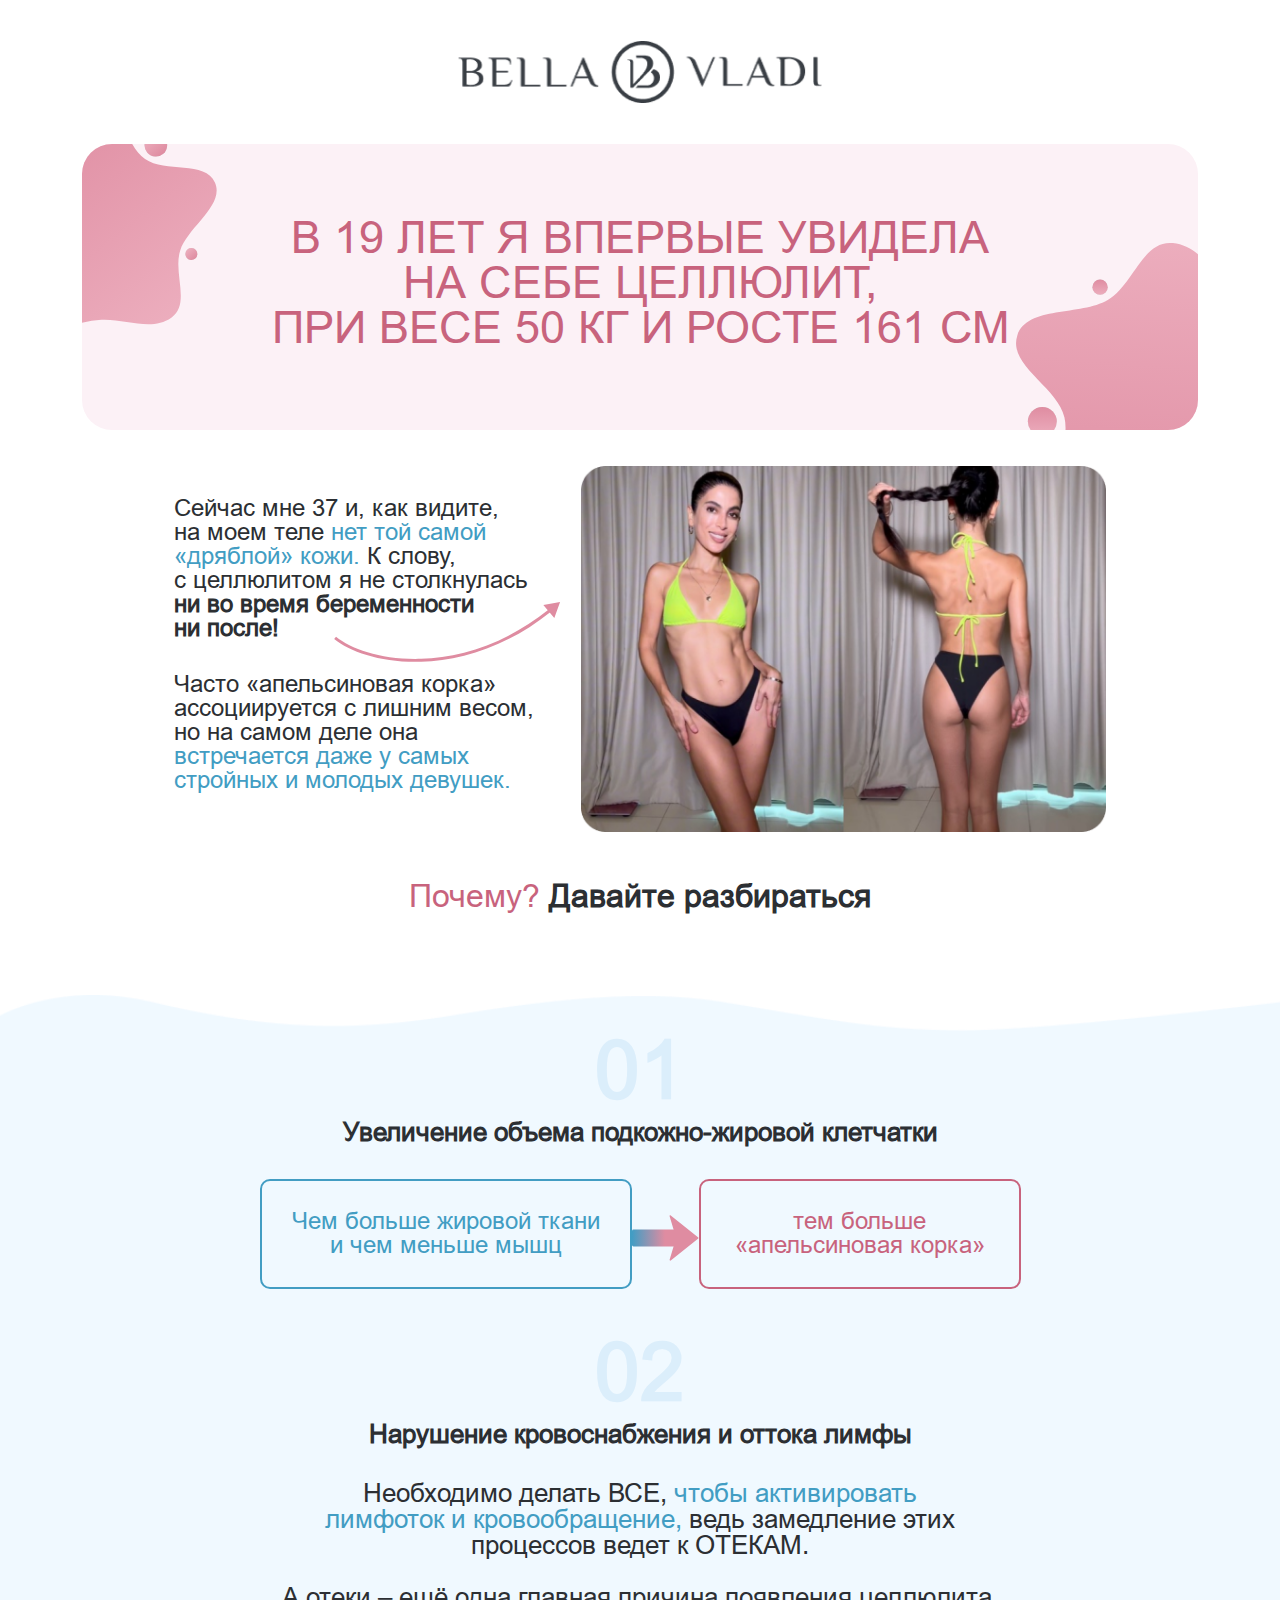
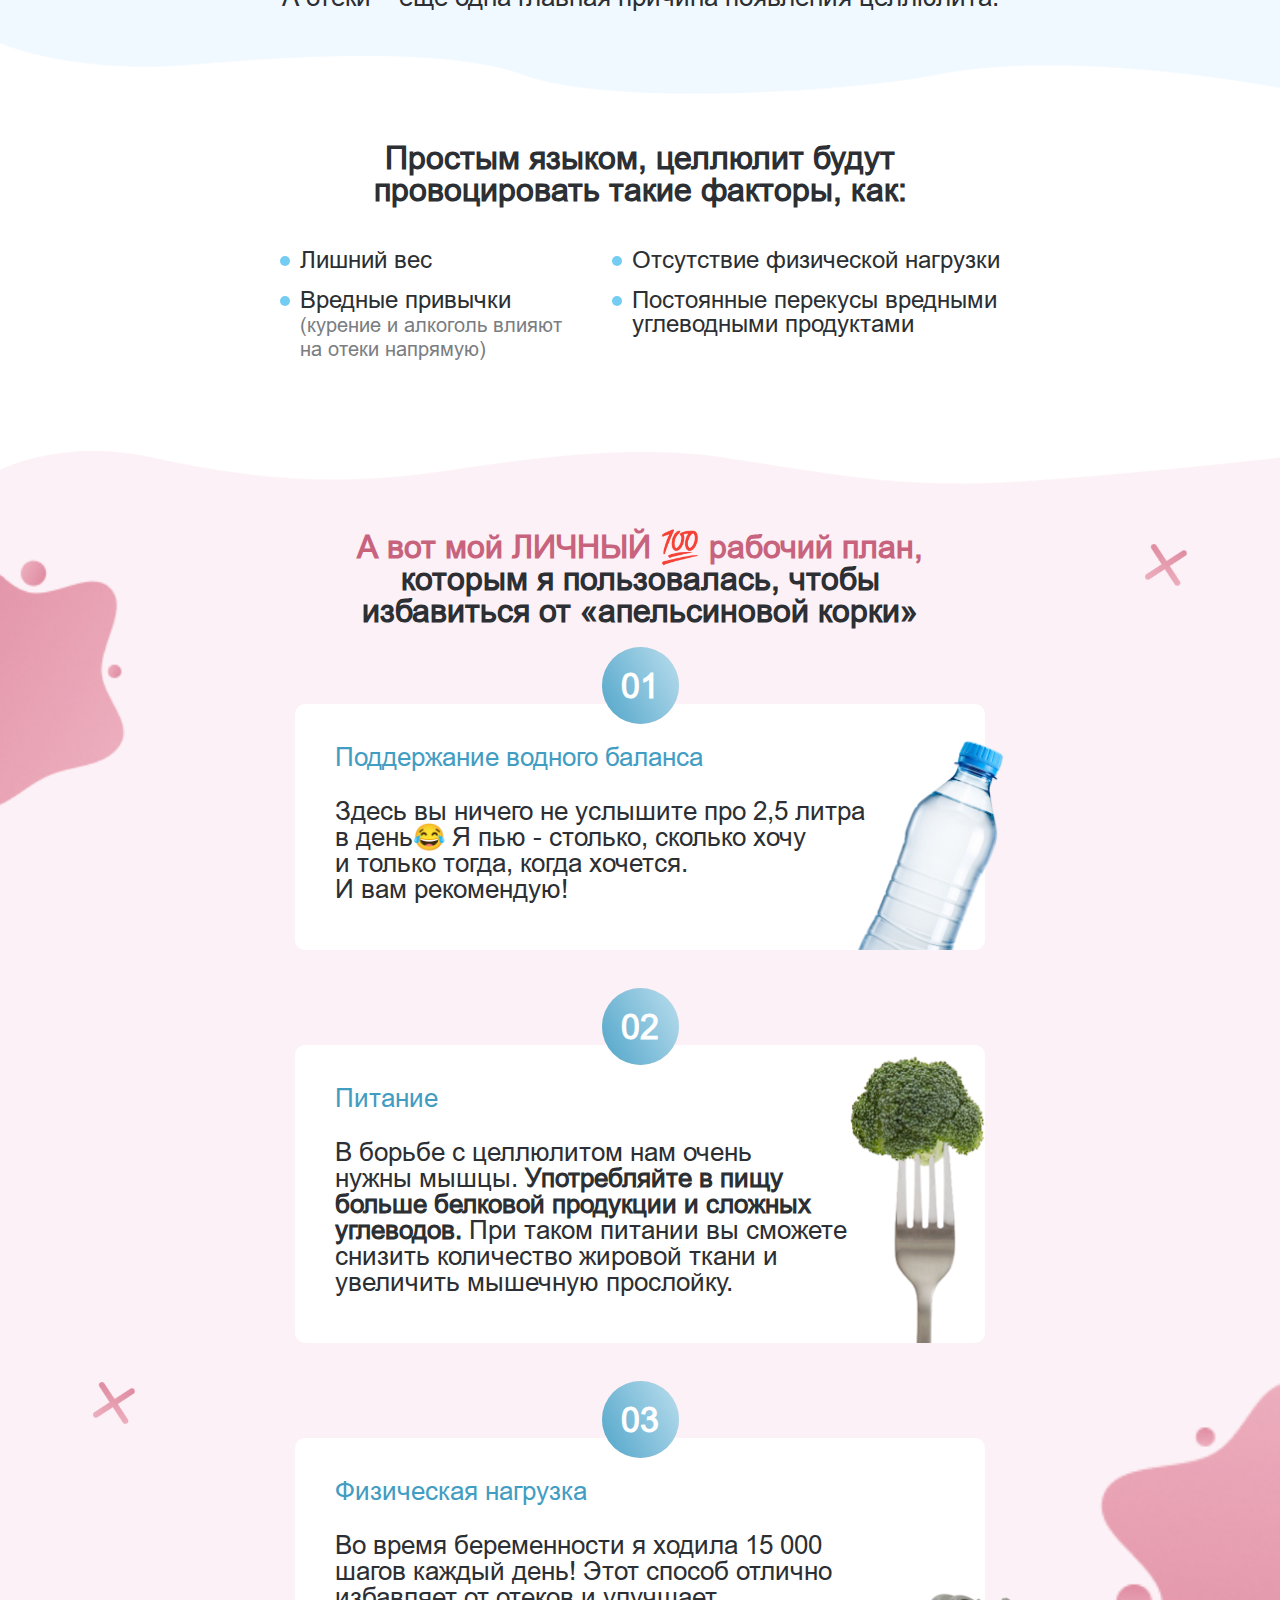
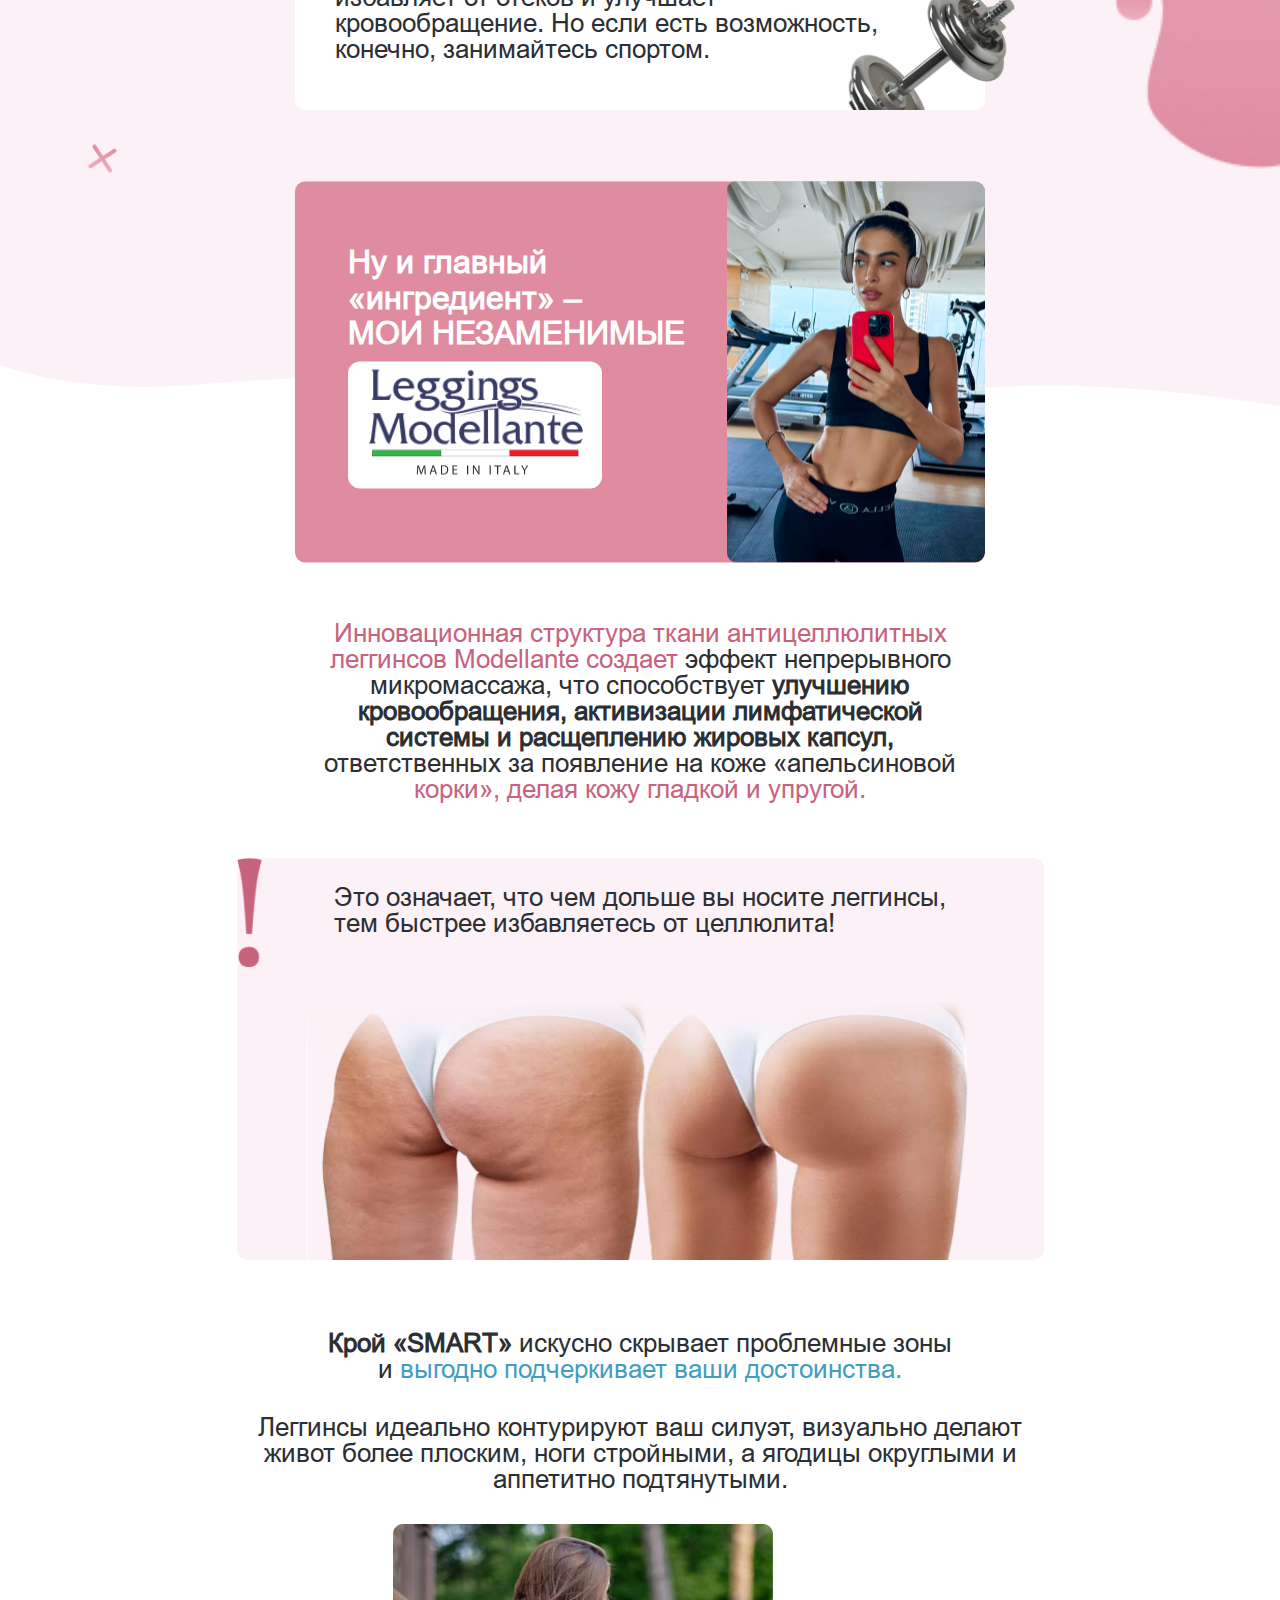
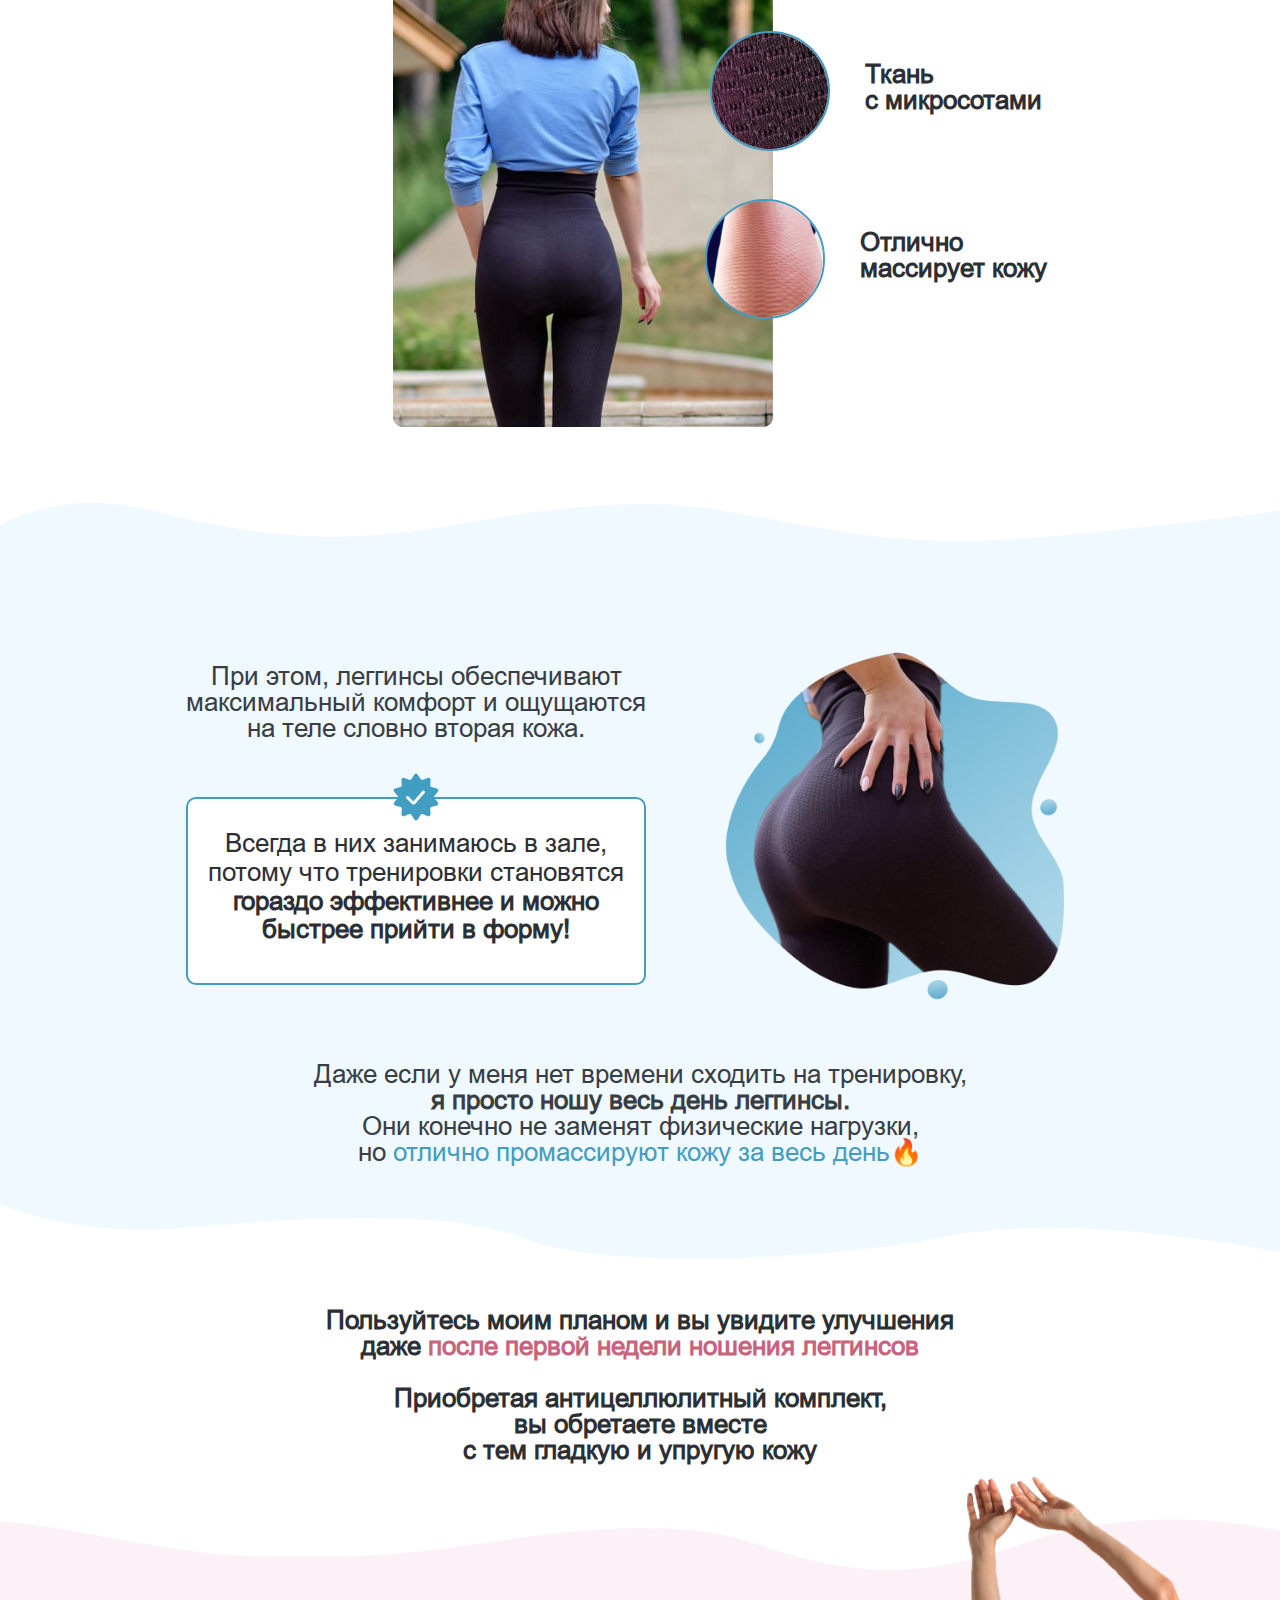
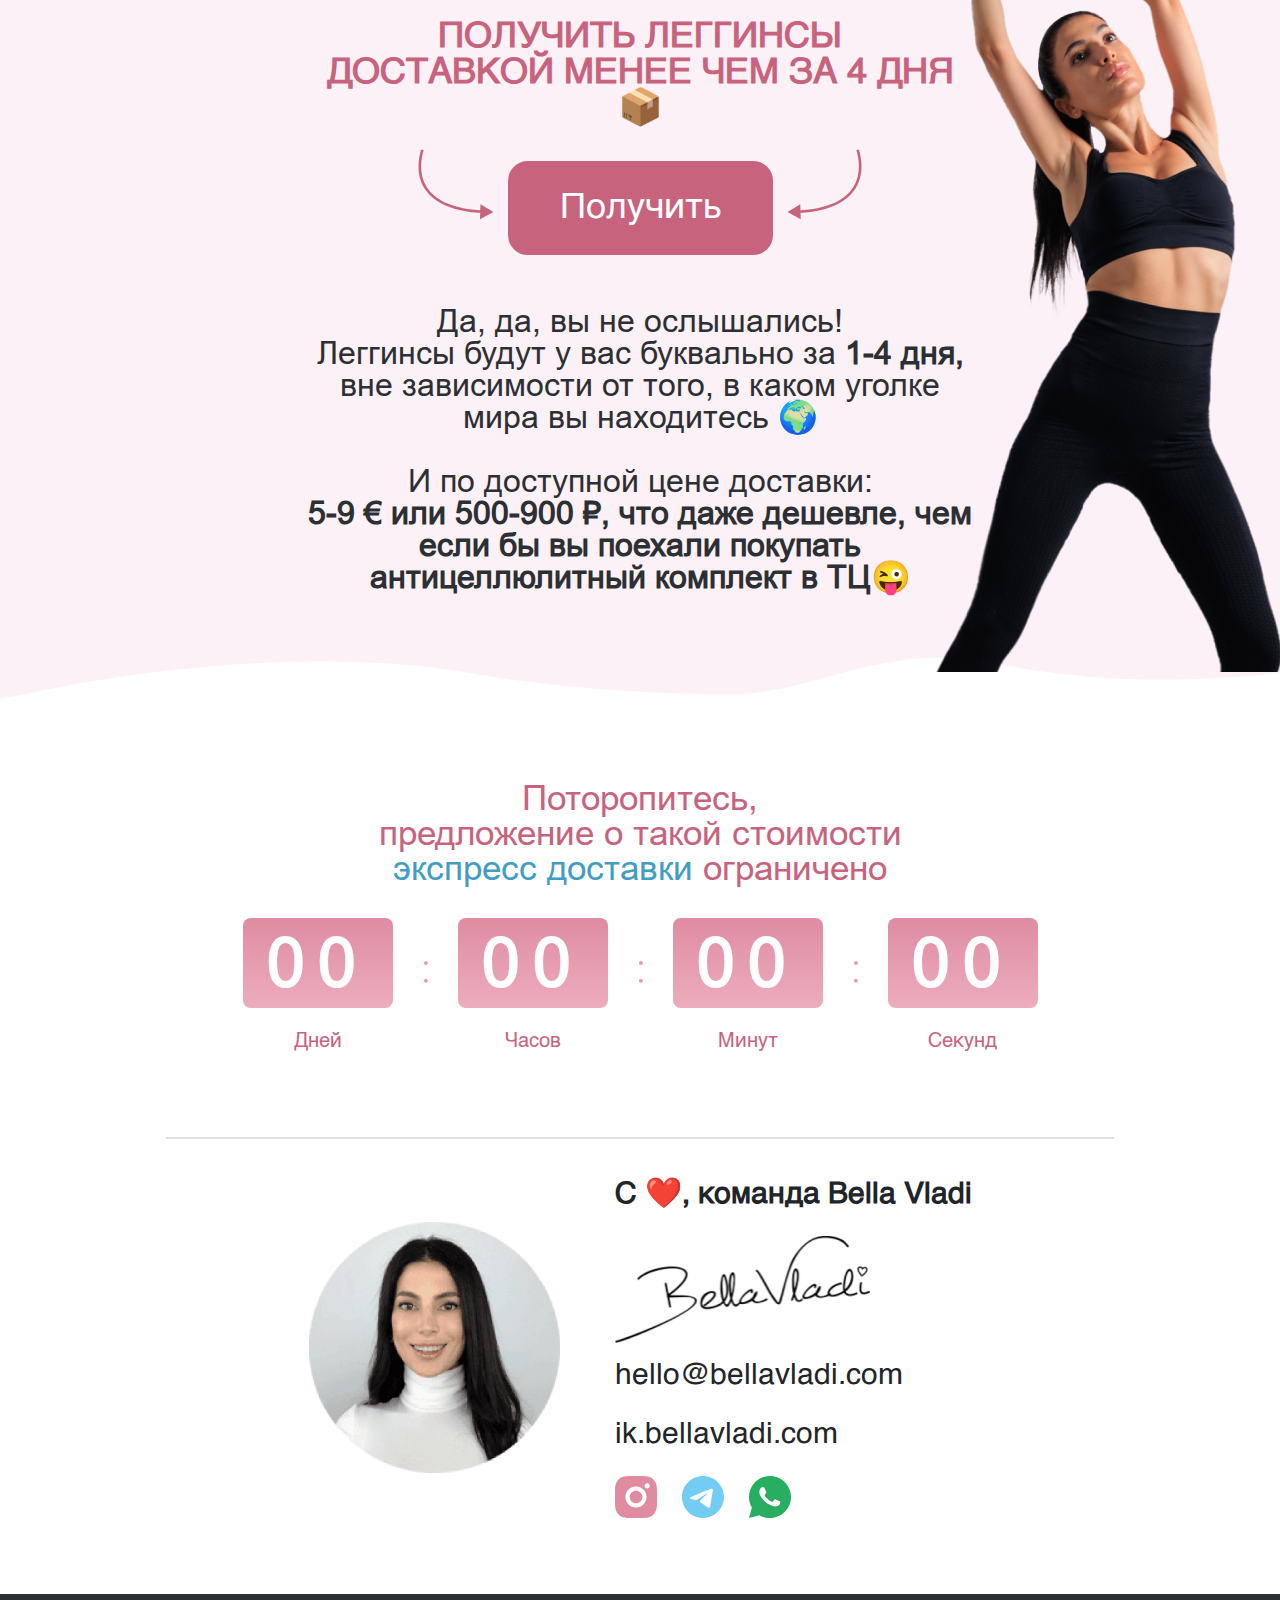
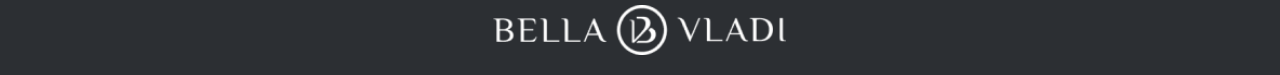
==== commit 9eb63be6: "email-1 responsive" ====
--- a/index.html
+++ b/index.html
@@ -11,7 +11,7 @@
 
   <!-- Custom Css -->
   <link rel="stylesheet" href="assets/css/style.css" />
-  <link rel="stylesheet" href="assets/css/responsive.css" />
+  <link rel="stylesheet" href="assets/css/responsive.css">
 </head>
 
 <body>
@@ -61,7 +61,7 @@
               <img src="assets/images/email-one/Стрела.svg" alt="arrow" />
             </div>
 
-            <br /><br />
+            <br>
 
             <h5 class="hero-content">
               Часто «апельсиновая корка» <br />
@@ -92,6 +92,7 @@
     </div>
     <!-- ----------------------Title End ------------------- -->
 
+    <br><br>
 
 
     <!-- --------------------Section Two Start--------------------- -->
@@ -604,24 +605,31 @@
 
 
             <div class="social-icon">
-              <svg xmlns="http://www.w3.org/2000/svg" width="42" height="42" viewBox="0 0 42 42" fill="none">
-                <path
-                  d="M23.1592 0.00258374C24.6916 -0.00329652 26.224 0.0121046 27.756 0.0487823L28.1634 0.0634818C28.6337 0.0802812 29.0978 0.10128 29.6585 0.12648C31.8928 0.231476 33.4174 0.584264 34.755 1.10295C36.141 1.63633 37.3085 2.3587 38.4761 3.52626C39.5436 4.5754 40.3699 5.84447 40.8973 7.24524C41.416 8.58289 41.7688 10.1095 41.8738 12.3439C41.899 12.9024 41.92 13.3686 41.9368 13.839L41.9494 14.2464C41.9867 15.7777 42.0028 17.3093 41.9977 18.841L41.9998 20.4076V23.1585C42.005 24.6909 41.9889 26.2233 41.9515 27.7552L41.9389 28.1626C41.9221 28.633 41.9011 29.0971 41.8759 29.6578C41.7709 31.8921 41.4139 33.4166 40.8973 34.7543C40.3716 36.1566 39.5452 37.4267 38.4761 38.4754C37.4261 39.5428 36.1563 40.369 34.755 40.8966C33.4174 41.4153 31.8928 41.7681 29.6585 41.8731C29.0978 41.8983 28.6337 41.9193 28.1634 41.9361L27.756 41.9487C26.224 41.986 24.6916 42.0021 23.1592 41.997L21.5927 41.9991H18.8439C17.3115 42.0042 15.7791 41.9881 14.2471 41.9508L13.8397 41.9382C13.3412 41.9201 12.8428 41.8991 12.3446 41.8752C10.1103 41.7702 8.58572 41.4132 7.24596 40.8966C5.84465 40.3702 4.57535 39.5439 3.52699 38.4754C2.45822 37.426 1.63123 36.1561 1.10367 34.7543C0.584992 33.4166 0.232204 31.8921 0.127207 29.6578C0.10382 29.1595 0.0828207 28.6611 0.0642095 28.1626L0.0537101 27.7552C0.0149949 26.2233 -0.00250636 24.6909 0.00121166 23.1585V18.841C-0.00464917 17.3094 0.0107519 15.7777 0.0474102 14.2464L0.0621097 13.839C0.0789091 13.3686 0.0999083 12.9024 0.125107 12.3439C0.230104 10.1074 0.582892 8.58499 1.10157 7.24524C1.62944 5.84379 2.45805 4.57506 3.52909 3.52836C4.57673 2.45898 5.84523 1.63123 7.24596 1.10295C8.58572 0.584264 10.1082 0.231476 12.3446 0.12648L13.8397 0.0634818L14.2471 0.0529824C15.7784 0.0142866 17.3101 -0.00321468 18.8418 0.000483966L23.1592 0.00258374ZM21.0005 10.5022C19.6093 10.4826 18.2281 10.7396 16.9371 11.2583C15.6461 11.7771 14.4711 12.5473 13.4803 13.5241C12.4896 14.501 11.7029 15.665 11.1659 16.9485C10.6289 18.232 10.3524 19.6095 10.3524 21.0008C10.3524 22.3921 10.6289 23.7696 11.1659 25.0531C11.7029 26.3367 12.4896 27.5007 13.4803 28.4775C14.4711 29.4543 15.6461 30.2245 16.9371 30.7433C18.2281 31.2621 19.6093 31.5191 21.0005 31.4994C23.7852 31.4994 26.4558 30.3932 28.4249 28.4241C30.3939 26.4551 31.5001 23.7844 31.5001 20.9998C31.5001 18.2151 30.3939 15.5445 28.4249 13.5754C26.4558 11.6063 23.7852 10.5022 21.0005 10.5022ZM21.0005 14.7021C21.8373 14.6867 22.6689 14.8382 23.4465 15.1477C24.2241 15.4573 24.9323 15.9187 25.5296 16.505C26.1269 17.0913 26.6014 17.7907 26.9253 18.5625C27.2493 19.3342 27.4162 20.1628 27.4163 20.9998C27.4165 21.8367 27.2498 22.6653 26.9261 23.4372C26.6024 24.209 26.1282 24.9087 25.5311 25.4952C24.934 26.0817 24.226 26.5433 23.4484 26.8531C22.6709 27.1629 21.8394 27.3147 21.0026 27.2996C19.3318 27.2996 17.7294 26.6358 16.548 25.4544C15.3665 24.273 14.7028 22.6706 14.7028 20.9998C14.7028 19.329 15.3665 17.7266 16.548 16.5451C17.7294 15.3637 19.3318 14.7 21.0026 14.7L21.0005 14.7021ZM32.0251 7.35233C31.3477 7.37945 30.707 7.66764 30.2373 8.15655C29.7675 8.64545 29.5052 9.29715 29.5052 9.97514C29.5052 10.6531 29.7675 11.3048 30.2373 11.7937C30.707 12.2826 31.3477 12.5708 32.0251 12.598C32.7213 12.598 33.389 12.3214 33.8812 11.8291C34.3735 11.3369 34.65 10.6692 34.65 9.97304C34.65 9.27688 34.3735 8.60922 33.8812 8.11695C33.389 7.62469 32.7213 7.34813 32.0251 7.34813V7.35233Z"
-                  fill="#DF8CA1" />
-              </svg>
-
-              <svg xmlns="http://www.w3.org/2000/svg" width="45" height="45" viewBox="0 0 45 45" fill="none">
-                <path
-                  d="M22.5 0C10.08 0 0 10.08 0 22.5C0 34.92 10.08 45 22.5 45C34.92 45 45 34.92 45 22.5C45 10.08 34.92 0 22.5 0ZM32.94 15.3C32.6025 18.855 31.14 27.495 30.3975 31.4775C30.0825 33.165 29.4525 33.7275 28.8675 33.795C27.5625 33.9075 26.5725 32.94 25.3125 32.1075C23.3325 30.8025 22.2075 29.9925 20.295 28.7325C18.0675 27.27 19.5075 26.46 20.79 25.155C21.1275 24.8175 26.8875 19.575 27 19.1025C27.0156 19.0309 27.0135 18.9566 26.9939 18.8861C26.9743 18.8155 26.9378 18.7508 26.8875 18.6975C26.7525 18.585 26.5725 18.63 26.415 18.6525C26.2125 18.6975 23.0625 20.79 16.92 24.93C16.02 25.5375 15.21 25.8525 14.49 25.83C13.68 25.8075 12.15 25.38 11.0025 24.9975C9.585 24.5475 8.4825 24.3 8.5725 23.5125C8.6175 23.1075 9.18 22.7025 10.2375 22.275C16.8075 19.4175 21.1725 17.5275 23.355 16.6275C29.61 14.0175 30.8925 13.5675 31.7475 13.5675C31.9275 13.5675 32.355 13.6125 32.625 13.8375C32.85 14.0175 32.9175 14.265 32.94 14.445C32.9175 14.58 32.9625 14.985 32.94 15.3Z"
-                  fill="#73CCF2" />
-              </svg>
-
-              <svg xmlns="http://www.w3.org/2000/svg" width="45" height="45" viewBox="0 0 45 45" fill="none">
-                <path
-                  d="M22.5 0C34.9268 0 45 10.0732 45 22.5C45 34.9267 34.9268 45 22.5 45C18.5238 45.0064 14.6175 43.9541 11.1825 41.9512L0.00903165 45L3.05103 33.822C1.04649 30.3859 -0.00661134 26.478 3.12305e-05 22.5C3.12305e-05 10.0732 10.0733 0 22.5 0ZM14.832 11.925L14.382 11.943C14.0907 11.9607 13.806 12.0373 13.545 12.168C13.3009 12.3062 13.0781 12.479 12.8835 12.681C12.6135 12.9352 12.4605 13.1557 12.2963 13.3695C11.464 14.4515 11.016 15.7799 11.0228 17.145C11.0273 18.2475 11.3153 19.3207 11.7653 20.3242C12.6855 22.3537 14.1998 24.5025 16.1978 26.4937C16.6793 26.973 17.1518 27.4545 17.6603 27.9022C20.1429 30.088 23.1013 31.6643 26.3003 32.5057L27.5783 32.7015C27.9945 32.724 28.4108 32.6925 28.8293 32.6722C29.4845 32.6384 30.1244 32.461 30.7035 32.1525C30.9982 32.0007 31.2857 31.8355 31.5653 31.6575C31.5653 31.6575 31.662 31.5945 31.8465 31.455C32.1503 31.23 32.337 31.0702 32.589 30.807C32.7758 30.6135 32.9378 30.3862 33.0615 30.1275C33.237 29.7607 33.4125 29.061 33.4845 28.4782C33.5385 28.0327 33.5228 27.7897 33.516 27.639C33.507 27.3982 33.3068 27.1485 33.0885 27.0427L31.779 26.4555C31.779 26.4555 29.8215 25.6027 28.6245 25.0582C28.4993 25.0035 28.365 24.9723 28.2285 24.966C28.0746 24.9502 27.919 24.9675 27.7723 25.0168C27.6256 25.0661 27.4912 25.1462 27.378 25.2517C27.3668 25.2472 27.216 25.3755 25.5893 27.3465C25.4959 27.4719 25.3673 27.5668 25.2198 27.6189C25.0724 27.6709 24.9127 27.678 24.7613 27.639C24.6147 27.5997 24.4711 27.5501 24.3315 27.4905C24.0525 27.3735 23.9558 27.3285 23.7645 27.2475C22.4732 26.684 21.2776 25.9226 20.2208 24.9907C19.9373 24.7432 19.674 24.4732 19.404 24.2122C18.5188 23.3645 17.7474 22.4055 17.109 21.3592L16.9763 21.1455C16.8809 21.0019 16.8038 20.8469 16.7468 20.6842C16.6613 20.3535 16.884 20.088 16.884 20.088C16.884 20.088 17.4308 19.4895 17.685 19.1655C17.9325 18.8505 18.1418 18.5445 18.2768 18.3262C18.5423 17.8987 18.6255 17.46 18.486 17.1202C17.856 15.5812 17.2035 14.049 16.533 12.528C16.4003 12.2265 16.0065 12.0105 15.6488 11.9677C15.5273 11.9542 15.4058 11.9407 15.2843 11.9317C14.9821 11.9167 14.6793 11.9197 14.3775 11.9407L14.8298 11.9227L14.832 11.925Z"
-                  fill="#27AE60" />
-              </svg>
-            </div>
+              <a href="">
+                <svg xmlns="http://www.w3.org/2000/svg" width="42" height="42" viewBox="0 0 42 42" fill="none">
+                  <path
+                    d="M23.1592 0.00258374C24.6916 -0.00329652 26.224 0.0121046 27.756 0.0487823L28.1634 0.0634818C28.6337 0.0802812 29.0978 0.10128 29.6585 0.12648C31.8928 0.231476 33.4174 0.584264 34.755 1.10295C36.141 1.63633 37.3085 2.3587 38.4761 3.52626C39.5436 4.5754 40.3699 5.84447 40.8973 7.24524C41.416 8.58289 41.7688 10.1095 41.8738 12.3439C41.899 12.9024 41.92 13.3686 41.9368 13.839L41.9494 14.2464C41.9867 15.7777 42.0028 17.3093 41.9977 18.841L41.9998 20.4076V23.1585C42.005 24.6909 41.9889 26.2233 41.9515 27.7552L41.9389 28.1626C41.9221 28.633 41.9011 29.0971 41.8759 29.6578C41.7709 31.8921 41.4139 33.4166 40.8973 34.7543C40.3716 36.1566 39.5452 37.4267 38.4761 38.4754C37.4261 39.5428 36.1563 40.369 34.755 40.8966C33.4174 41.4153 31.8928 41.7681 29.6585 41.8731C29.0978 41.8983 28.6337 41.9193 28.1634 41.9361L27.756 41.9487C26.224 41.986 24.6916 42.0021 23.1592 41.997L21.5927 41.9991H18.8439C17.3115 42.0042 15.7791 41.9881 14.2471 41.9508L13.8397 41.9382C13.3412 41.9201 12.8428 41.8991 12.3446 41.8752C10.1103 41.7702 8.58572 41.4132 7.24596 40.8966C5.84465 40.3702 4.57535 39.5439 3.52699 38.4754C2.45822 37.426 1.63123 36.1561 1.10367 34.7543C0.584992 33.4166 0.232204 31.8921 0.127207 29.6578C0.10382 29.1595 0.0828207 28.6611 0.0642095 28.1626L0.0537101 27.7552C0.0149949 26.2233 -0.00250636 24.6909 0.00121166 23.1585V18.841C-0.00464917 17.3094 0.0107519 15.7777 0.0474102 14.2464L0.0621097 13.839C0.0789091 13.3686 0.0999083 12.9024 0.125107 12.3439C0.230104 10.1074 0.582892 8.58499 1.10157 7.24524C1.62944 5.84379 2.45805 4.57506 3.52909 3.52836C4.57673 2.45898 5.84523 1.63123 7.24596 1.10295C8.58572 0.584264 10.1082 0.231476 12.3446 0.12648L13.8397 0.0634818L14.2471 0.0529824C15.7784 0.0142866 17.3101 -0.00321468 18.8418 0.000483966L23.1592 0.00258374ZM21.0005 10.5022C19.6093 10.4826 18.2281 10.7396 16.9371 11.2583C15.6461 11.7771 14.4711 12.5473 13.4803 13.5241C12.4896 14.501 11.7029 15.665 11.1659 16.9485C10.6289 18.232 10.3524 19.6095 10.3524 21.0008C10.3524 22.3921 10.6289 23.7696 11.1659 25.0531C11.7029 26.3367 12.4896 27.5007 13.4803 28.4775C14.4711 29.4543 15.6461 30.2245 16.9371 30.7433C18.2281 31.2621 19.6093 31.5191 21.0005 31.4994C23.7852 31.4994 26.4558 30.3932 28.4249 28.4241C30.3939 26.4551 31.5001 23.7844 31.5001 20.9998C31.5001 18.2151 30.3939 15.5445 28.4249 13.5754C26.4558 11.6063 23.7852 10.5022 21.0005 10.5022ZM21.0005 14.7021C21.8373 14.6867 22.6689 14.8382 23.4465 15.1477C24.2241 15.4573 24.9323 15.9187 25.5296 16.505C26.1269 17.0913 26.6014 17.7907 26.9253 18.5625C27.2493 19.3342 27.4162 20.1628 27.4163 20.9998C27.4165 21.8367 27.2498 22.6653 26.9261 23.4372C26.6024 24.209 26.1282 24.9087 25.5311 25.4952C24.934 26.0817 24.226 26.5433 23.4484 26.8531C22.6709 27.1629 21.8394 27.3147 21.0026 27.2996C19.3318 27.2996 17.7294 26.6358 16.548 25.4544C15.3665 24.273 14.7028 22.6706 14.7028 20.9998C14.7028 19.329 15.3665 17.7266 16.548 16.5451C17.7294 15.3637 19.3318 14.7 21.0026 14.7L21.0005 14.7021ZM32.0251 7.35233C31.3477 7.37945 30.707 7.66764 30.2373 8.15655C29.7675 8.64545 29.5052 9.29715 29.5052 9.97514C29.5052 10.6531 29.7675 11.3048 30.2373 11.7937C30.707 12.2826 31.3477 12.5708 32.0251 12.598C32.7213 12.598 33.389 12.3214 33.8812 11.8291C34.3735 11.3369 34.65 10.6692 34.65 9.97304C34.65 9.27688 34.3735 8.60922 33.8812 8.11695C33.389 7.62469 32.7213 7.34813 32.0251 7.34813V7.35233Z"
+                    fill="#DF8CA1" />
+                </svg>
+              </a>
+
+              <a href="">
+                <svg xmlns="http://www.w3.org/2000/svg" width="45" height="45" viewBox="0 0 45 45" fill="none">
+                  <path
+                    d="M22.5 0C10.08 0 0 10.08 0 22.5C0 34.92 10.08 45 22.5 45C34.92 45 45 34.92 45 22.5C45 10.08 34.92 0 22.5 0ZM32.94 15.3C32.6025 18.855 31.14 27.495 30.3975 31.4775C30.0825 33.165 29.4525 33.7275 28.8675 33.795C27.5625 33.9075 26.5725 32.94 25.3125 32.1075C23.3325 30.8025 22.2075 29.9925 20.295 28.7325C18.0675 27.27 19.5075 26.46 20.79 25.155C21.1275 24.8175 26.8875 19.575 27 19.1025C27.0156 19.0309 27.0135 18.9566 26.9939 18.8861C26.9743 18.8155 26.9378 18.7508 26.8875 18.6975C26.7525 18.585 26.5725 18.63 26.415 18.6525C26.2125 18.6975 23.0625 20.79 16.92 24.93C16.02 25.5375 15.21 25.8525 14.49 25.83C13.68 25.8075 12.15 25.38 11.0025 24.9975C9.585 24.5475 8.4825 24.3 8.5725 23.5125C8.6175 23.1075 9.18 22.7025 10.2375 22.275C16.8075 19.4175 21.1725 17.5275 23.355 16.6275C29.61 14.0175 30.8925 13.5675 31.7475 13.5675C31.9275 13.5675 32.355 13.6125 32.625 13.8375C32.85 14.0175 32.9175 14.265 32.94 14.445C32.9175 14.58 32.9625 14.985 32.94 15.3Z"
+                    fill="#73CCF2" />
+                </svg>
+              </a>
+
+              <a href="">
+                <svg xmlns="http://www.w3.org/2000/svg" width="45" height="45" viewBox="0 0 45 45" fill="none">
+                  <path
+                    d="M22.5 0C34.9268 0 45 10.0732 45 22.5C45 34.9267 34.9268 45 22.5 45C18.5238 45.0064 14.6175 43.9541 11.1825 41.9512L0.00903165 45L3.05103 33.822C1.04649 30.3859 -0.00661134 26.478 3.12305e-05 22.5C3.12305e-05 10.0732 10.0733 0 22.5 0ZM14.832 11.925L14.382 11.943C14.0907 11.9607 13.806 12.0373 13.545 12.168C13.3009 12.3062 13.0781 12.479 12.8835 12.681C12.6135 12.9352 12.4605 13.1557 12.2963 13.3695C11.464 14.4515 11.016 15.7799 11.0228 17.145C11.0273 18.2475 11.3153 19.3207 11.7653 20.3242C12.6855 22.3537 14.1998 24.5025 16.1978 26.4937C16.6793 26.973 17.1518 27.4545 17.6603 27.9022C20.1429 30.088 23.1013 31.6643 26.3003 32.5057L27.5783 32.7015C27.9945 32.724 28.4108 32.6925 28.8293 32.6722C29.4845 32.6384 30.1244 32.461 30.7035 32.1525C30.9982 32.0007 31.2857 31.8355 31.5653 31.6575C31.5653 31.6575 31.662 31.5945 31.8465 31.455C32.1503 31.23 32.337 31.0702 32.589 30.807C32.7758 30.6135 32.9378 30.3862 33.0615 30.1275C33.237 29.7607 33.4125 29.061 33.4845 28.4782C33.5385 28.0327 33.5228 27.7897 33.516 27.639C33.507 27.3982 33.3068 27.1485 33.0885 27.0427L31.779 26.4555C31.779 26.4555 29.8215 25.6027 28.6245 25.0582C28.4993 25.0035 28.365 24.9723 28.2285 24.966C28.0746 24.9502 27.919 24.9675 27.7723 25.0168C27.6256 25.0661 27.4912 25.1462 27.378 25.2517C27.3668 25.2472 27.216 25.3755 25.5893 27.3465C25.4959 27.4719 25.3673 27.5668 25.2198 27.6189C25.0724 27.6709 24.9127 27.678 24.7613 27.639C24.6147 27.5997 24.4711 27.5501 24.3315 27.4905C24.0525 27.3735 23.9558 27.3285 23.7645 27.2475C22.4732 26.684 21.2776 25.9226 20.2208 24.9907C19.9373 24.7432 19.674 24.4732 19.404 24.2122C18.5188 23.3645 17.7474 22.4055 17.109 21.3592L16.9763 21.1455C16.8809 21.0019 16.8038 20.8469 16.7468 20.6842C16.6613 20.3535 16.884 20.088 16.884 20.088C16.884 20.088 17.4308 19.4895 17.685 19.1655C17.9325 18.8505 18.1418 18.5445 18.2768 18.3262C18.5423 17.8987 18.6255 17.46 18.486 17.1202C17.856 15.5812 17.2035 14.049 16.533 12.528C16.4003 12.2265 16.0065 12.0105 15.6488 11.9677C15.5273 11.9542 15.4058 11.9407 15.2843 11.9317C14.9821 11.9167 14.6793 11.9197 14.3775 11.9407L14.8298 11.9227L14.832 11.925Z"
+                    fill="#27AE60" />
+                </svg>
+              </a>
+            </div>
+            
           </div>
         </div>
       </div>
--- a/assets/css/style.css
+++ b/assets/css/style.css
@@ -135,11 +135,9 @@
 
 .home {
   margin: 0 auto;
-
 }
 
 .home .hero-banner {
-  width: 100%;
   height: 286px;
   border-radius: 30px;
   background: var(--pink-50);
@@ -162,6 +160,8 @@
   position: absolute;
   right: 0;
   bottom: 0;
+  width: 196.77px;
+  height: 197.809px;
 }
 
 .hero-banner .hero-heading {
@@ -172,25 +172,20 @@
 }
 
 .hero-bottom {
-  display: flex;
-  align-items: center;
-  justify-content: flex-end;
-  gap: 35px;
-  width: 100%;
-  padding: 35px 0;
-  position: relative;
-}
-
-.hero-bottom .hero-left {
-  width: 40%;
-  padding-left: 89px;
-}
+  position: relative;
+  display: flex;
+  align-items: center;
+  justify-content: center;
+  gap: 46px;
+  margin-top: 36px
+}
+
 
 .hero-bottom .hero-left .arrow {
   position: absolute;
-  left: 20%;
-  top: 36%;
-  width: 256.106px;
+  margin-left: 10rem;
+  margin-top: -3rem;
+  width: 226.106px;
 }
 
 .hero-bottom .hero-left .hero-content {
@@ -198,15 +193,8 @@
 }
 
 
-.hero-bottom .hero-right {
-  width: 60%;
-  display: flex;
-  justify-content: end;
-}
-
 .hero-bottom .hero-right .hero-left-img img {
-
-  height: 388px;
+  width: 515.048px;
 }
 
 /* -----------------Home Section End----------------- */
@@ -215,7 +203,6 @@
 
 /* -----------------Section Two Start----------------- */
 .section-two {
-  width: 100%;
   background: url(/assets/images/email-one/blue0bg.png);
   background-repeat: no-repeat;
   background-size: 100% 100%;
@@ -279,6 +266,8 @@
 }
 
 /* -----------------Section Two End----------------- */
+
+
 
 /* -----------------List Start----------------- */
 
@@ -550,7 +539,6 @@
 
 /* -----------------Section Six Start----------------- */
 .section-six {
-  width: 100%;
   margin-bottom: 76px;
 }
 
@@ -569,7 +557,6 @@
 
 .section-six-content .right-content {
   margin-left: -4.2rem;
-
 }
 
 .section-six-content .right-content .highlight {
@@ -613,13 +600,11 @@
 .section-seven-content .content-top {
   display: flex;
   align-items: center;
-  justify-content: space-between;
-  width: 80%;
-  margin: 0 auto;
+  justify-content: center;
+  gap: 46px;
 }
 
 .section-seven-content .content-top .content-left .blue-icon .white-box {
-  width: 515px;
   height: 188px;
   background-color: #fff;
   border: 2px solid var(--text-blue);
@@ -725,7 +710,6 @@
 
 /* -----------------Section Nine Start----------------- */
 .section-nine {
-  width: 100%;
   margin-top: 5rem;
 }
 
@@ -780,7 +764,7 @@
 }
 
 .border {
-  width: 930px;
+  width: 85%;
   margin: 0 auto;
   height: 1px;
   background: #E0E0E0;
@@ -860,10 +844,10 @@
 
 
 
-/* --------------------------------------------------- Email Two Page Start ------------------------------------------- */
-
-
-/* -----------------Home Start----------------- */
+/* --------------------------------------------------- Email-2 Page Start ------------------------------------------- */
+
+
+/* ----------------- Email-2 Home Start----------------- */
 .hero-banner .left-star {
   position: absolute;
   top: 2rem;
@@ -930,9 +914,9 @@
   height: 565.262px;
 }
 
-/* -----------------Home End----------------- */
-
-/* ----------------- Tips Section Start----------------- */
+/* ----------------- Email-2 Home End----------------- */
+
+/* ----------------- Email-2 Tips Section Start----------------- */
 .tips {
   display: flex;
   align-items: center;
@@ -962,12 +946,12 @@
   gap: 16px;
 }
 
-/* ----------------- Tips Section End----------------- */
-
-
-
-
-/* ----------------- Service Section Start----------------- */
+/* ----------------- Email-2 Tips Section End----------------- */
+
+
+
+
+/* ----------------- Email-2 Service Section Start----------------- */
 .service-content {
   display: flex;
   align-items: center;
@@ -1016,10 +1000,10 @@
   height: 98px;
 }
 
-/* ----------------- Service Section End----------------- */
-
-
-/* ----------------- Service Items Start----------------- */
+/* ----------------- Email-2 Service Section End----------------- */
+
+
+/* ----------------- Email-2 Service Items Start----------------- */
 .service-items {
   margin-bottom: 50px;
 }
@@ -1058,11 +1042,11 @@
   height: 333px;
 }
 
-/* ----------------- Service Items End----------------- */
-
-
-
-/* ----------------- Pink BOx Start----------------- */
+/* ----------------- Email-2 Service Items End----------------- */
+
+
+
+/* ----------------- Email-2 Pink BOx Start----------------- */
 .section-pink-box .container {
   margin-bottom: 42px;
   width: 100%;
@@ -1088,27 +1072,25 @@
   line-height: normal;
   font-family: Helvetica;
 }
-/* ----------------- Pink BOx End----------------- */
-
-
-
-/* ----------------- Review Section Start----------------- */
-.review-section
-{
+
+/* ----------------- Email-2 Pink BOx End----------------- */
+
+
+
+/* ----------------- Email-2 Review Section Start----------------- */
+.review-section {
   margin-bottom: 76px;
   width: 100%;
 }
 
-.review-section .review-content 
-{
+.review-section .review-content {
   display: flex;
   align-items: start;
   justify-content: center;
   gap: 70px;
 }
 
-.review-section .review-content .review-left-side h4
-{
+.review-section .review-content .review-left-side h4 {
   text-align: center;
   font-family: Helvetica;
   font-size: 28px;
@@ -1117,22 +1099,19 @@
   padding-bottom: 24px;
 }
 
-.review-section .review-content .review-left-side img
-{
+.review-section .review-content .review-left-side img {
   width: 383px;
   height: 350px;
 }
 
-.review-section .review-content .review-left-side .blue-btn
-{
+.review-section .review-content .review-left-side .blue-btn {
   display: flex;
   align-items: center;
   justify-content: center;
   margin-top: -1rem;
 }
 
-.review-section .review-content .review-left-side .blue-btn button
-{
+.review-section .review-content .review-left-side .blue-btn button {
   width: 290px;
   padding: 26px 40px;
   padding: 26px 40px;
@@ -1146,8 +1125,7 @@
   border: none;
 }
 
-.review-section .review-content .review-right-side h4
-{
+.review-section .review-content .review-right-side h4 {
   text-align: center;
   font-family: Helvetica;
   font-size: 28px;
@@ -1156,22 +1134,19 @@
   padding-bottom: 24px;
 }
 
-.review-section .review-content .review-right-side img
-{
+.review-section .review-content .review-right-side img {
   width: 420px;
-height: 338px;
-}
-
-.review-section .review-content .review-right-side .blue-btn
-{
+  height: 338px;
+}
+
+.review-section .review-content .review-right-side .blue-btn {
   display: flex;
   align-items: center;
   justify-content: center;
   margin-top: -1rem;
 }
 
-.review-section .review-content .review-right-side .blue-btn button
-{
+.review-section .review-content .review-right-side .blue-btn button {
   width: 290px;
   padding: 26px 40px;
   padding: 26px 40px;
@@ -1185,50 +1160,481 @@
   border: none;
 }
 
-.review-section .brand-logo-two 
-{
-  display: flex;
-  align-items: center;
-  justify-content: center;
-}
-
-.review-section .brand-logo-two img 
-{
+.review-section .brand-logo-two {
+  display: flex;
+  align-items: center;
+  justify-content: center;
+}
+
+.review-section .brand-logo-two img {
   margin-top: 43px;
   width: 314px;
-height: 157px;
-}
-
-/* ----------------- Review Section End----------------- */
-
-
-
-
-
-
-
-
-
-
-
-
-
-
-
-
-
-
-
-
-
-
-
-
-
-
-
-
-
-
-
-/* --------------------------------------------------- Email Three Page Start ------------------------------------------- */+  height: 157px;
+}
+
+/* ----------------- Email-2  Review Section End----------------- */
+
+
+
+
+/* --------------------------------------------------- Email Three Page Start ------------------------------------------- */
+
+
+
+/* ------------------ Email-3  Hero Banner start ------------------ */
+.hero-banner-three {
+  display: flex;
+  flex-direction: column;
+  align-items: center;
+  justify-content: center;
+  height: 274px;
+  background-color: var(--blue-50);
+  border-radius: 30px;
+  overflow: hidden;
+  position: relative;
+}
+
+.hero-banner-three .h-top {
+  color: var(--text-blue);
+  text-align: center;
+  font-size: 56px;
+  font-weight: 400;
+  line-height: 100%;
+  text-transform: uppercase;
+}
+
+.hero-banner-three .h-bottom {
+  text-align: center;
+  font-size: 40px;
+  font-weight: 400;
+  line-height: 100%;
+  text-transform: uppercase;
+}
+
+.hero-banner-three .left-star-down {
+  position: absolute;
+  bottom: 0;
+  left: 0;
+}
+
+/* ------------------ Email-3  Hero Banner End ------------------ */
+
+
+/* ------------------ Email-3  Hero Content start ------------------ */
+.home-three-content {
+  display: flex;
+  align-items: center;
+  justify-content: center;
+  margin-top: 35px;
+}
+
+.home-three-content .left-content {
+  display: flex;
+  flex-direction: column;
+  align-items: start;
+  justify-content: center;
+  gap: 29px;
+  position: relative;
+}
+
+.home-three-content .left-content .part-one,
+.home-three-content .left-content .part-three,
+.home-three-content .left-content .part-four,
+.home-three-content .left-content .part-five {
+  padding-left: 53px;
+}
+
+.home-three-content .left-content .part-two {
+  height: 125px;
+  width: 666px;
+  background-color: var(--pink-50);
+  position: relative;
+  border-radius: 10px;
+  display: flex;
+  align-items: center;
+  justify-content: start;
+}
+
+.home-three-content .left-content .part-two img {
+  width: 24px;
+  position: absolute;
+  top: 0;
+  left: 0;
+}
+
+.home-three-content .left-content .part-two h5 {
+  padding-left: 50px;
+}
+
+
+.home-three-content .left-content .part-five {
+  display: flex;
+}
+
+.home-three-content .left-content .part-five .left-to-right img {
+  width: 210.5px;
+  height: 55.593px;
+  margin-left: 8rem;
+  margin-top: -3.5rem;
+}
+
+.home-three-content .left-content .part-five .middle-img {
+  position: absolute;
+  right: -120px;
+  bottom: -9rem;
+  z-index: 10;
+}
+
+
+.home-three-content .left-content .part-five .middle-img img {
+  width: 336px;
+  height: 336px;
+}
+
+.home-three-content .right-content img {
+  width: 420px;
+  height: 614px;
+}
+
+/* ------------------ Email-3  Hero Content End ------------------ */
+
+
+
+/* ------------------ Email-3 2nd Section Start ------------------ */
+
+.section-two {
+  position: relative;
+}
+
+.section-two .before-after {
+  display: flex;
+  flex-direction: column;
+  align-items: center;
+  justify-content: center;
+  gap: 35px;
+  padding: 115px 0;
+}
+
+.before-after .cross-icon-1 {
+  position: absolute;
+  top: 9rem;
+  left: 4rem;
+  width: 68.255px;
+  height: 68.255px;
+}
+
+.before-after .cross-icon-2 {
+  position: absolute;
+  top: 25rem;
+  left: 5rem;
+  width: 45.287px;
+  height: 45.287px;
+}
+
+.before-after .star-icon-1 {
+  position: absolute;
+  top: 25rem;
+  right: 0;
+  width: 196.77px;
+  height: 197.809px;
+}
+
+
+.before-after .before-after-img {
+  display: flex;
+  align-items: center;
+  justify-content: center;
+  gap: 55px;
+}
+
+/* ------------------ Email-3 2nd Sectiont End ------------------ */
+
+
+/* ------------------ Email-3 Third Section Start ------------------ */
+.process-list .process {
+  display: flex;
+  align-items: center;
+  justify-content: center;
+  gap: 54px;
+  padding-top: 43px;
+}
+
+.process-list .process .process-left .process-list,
+.process-list .process .process-right .process-list {
+  display: flex;
+  align-items: start;
+  justify-content: start;
+  gap: 14px;
+}
+
+.process-list .process .process-left,
+.process-list .process .process-right {
+  display: flex;
+  align-items: start;
+  justify-content: start;
+  flex-direction: column;
+  gap: 19px;
+}
+
+
+.process-list .process .process-list img {
+  height: 50px;
+  width: 50px;
+  margin-top: -10px;
+}
+
+.process-list .logo-w-title {
+  display: flex;
+  align-items: center;
+  justify-content: center;
+  gap: 17px;
+  margin-top: 56px;
+}
+
+.process-list .logo-w-title .email-3-logo img {
+  width: 303px;
+  height: 151.5px;
+}
+
+/* ------------------ Email-3 Third Sectiont End ------------------ */
+
+
+
+/* ------------------ Email-3 Feedback Section Start ------------------ */
+
+.feedback {
+  margin-top: 56px;
+}
+
+.feedback-content {
+  display: flex;
+  flex-direction: column;
+  align-items: center;
+  justify-content: center;
+  gap: 20px;
+}
+
+.feedback-content .feedback-container {
+  display: flex;
+  align-items: center;
+  justify-content: center;
+}
+
+.feedback-content .feedback-container .feedback-left .pinkbox-left {
+  width: 600px;
+  height: 220px;
+  background-color: var(--pink-50);
+  border-radius: 20px;
+  padding: 40px;
+  position: relative;
+  display: flex;
+  align-items: center;
+  z-index: -10;
+}
+
+.feedback-content .feedback-container .feedback-left .pinkbox-right {
+  width: 621px;
+  height: 217px;
+  background-color: var(--pink-50);
+  border-radius: 20px;
+  padding: 40px;
+  position: relative;
+  display: flex;
+  align-items: center;
+  z-index: -10;
+}
+
+
+.feedback-content .feedback-container .feedback-left .pinkbox-left img,
+.feedback-content .feedback-container .feedback-left .pinkbox-right img {
+  width: 85.498px;
+  height: 74.157px;
+}
+
+.feedback-content .feedback-container .feedback-left .pinkbox-left img {
+  position: absolute;
+  top: -2.2rem;
+}
+
+.feedback-content .feedback-container .feedback-left .pinkbox-right img {
+  position: absolute;
+  right: 3.5rem;
+  top: -2.2rem;
+}
+
+
+.feedback-content .feedback-container .feedback-right .client-img-1 {
+  width: 278px;
+  height: 269.465px;
+  margin-left: -2rem;
+}
+
+.feedback-content .feedback-container .feedback-right .client-img-2 {
+  width: 209.047px;
+  height: 377px;
+  margin-right: -2rem;
+}
+
+.feedback-content .feedback-container .feedback-right .client-img-3 {
+  width: 271.134px;
+  height: 313.248px;
+  margin-left: -2rem;
+}
+
+.feedback-content .feedback-container .feedback-right .client-img-4 {
+  width: 228.138px;
+  height: 286.06px;
+  margin-right: -2rem;
+}
+
+
+.feedback-content .feedback-container .feedback-right .client-img-5 {
+  width: 261px;
+  height: 252.987px;
+  margin-left: -2rem;
+}
+
+.feedback-content .feedback-container .feedback-right .client-img-6 {
+  width: 234.157px;
+  height: 325.416px;
+  margin-right: -2rem;
+}
+
+
+.feedback-content .feedback-container .feedback-right .client-img-7 {
+  width: 310.351px;
+  height: 202.885px;
+  margin-left: -2rem;
+}
+
+.feedback-content .feedback-container .feedback-right .client-img-8 {
+  width: 247.277px;
+  height: 377px;
+  margin-right: -2rem;
+}
+
+/* ------------------ Email-3 Feedback Sectiont End ------------------ */
+
+
+
+
+
+
+/* ------------------ Email-3 Before-After Section Start ------------------ */
+
+/* -------- Before-After 1------- */
+
+.ba-1 {
+  width: 100%;
+  background: url(/assets/images/email-one/blue0bg.png);
+  background-repeat: no-repeat;
+  background-size: 100% 100%;
+  background-position: center;
+  margin-bottom: 26px;
+}
+
+.ba-1 .ba-1-content {
+  height: 542.595px;
+  display: flex;
+  flex-direction: column;
+  align-items: center;
+  justify-content: center;
+  gap: 10px;
+}
+
+.ba-1 .ba-1-content .top-title,
+.ba-2 .ba-2-content .top-title,
+.ba-4 .ba-3-content .top-title,
+.ba-5 .ba-5-content .top-title,
+.ba-5 .ba-5-content .top-title {
+  font-size: 30px;
+  font-weight: 700;
+}
+
+.ba-1 .ba-1-content .ba-images,
+.ba-2 .ba-2-content .ba-images,
+.ba-3 .ba-3-content .ba-images,
+.ba-4 .ba-4-content .ba-images,
+.ba-5 .ba-5-content .ba-images {
+  display: flex;
+  align-items: center;
+  justify-content: center;
+  gap: 30px;
+}
+
+.ba-3 {
+  width: 100%;
+  background: url(/assets/images/email-three/pink-bg.png);
+  background-repeat: no-repeat;
+  background-size: 100% 100%;
+  background-position: center;
+  margin-top: 36px;
+  position: relative;
+}
+
+.ba-3 .pink-star-1
+{
+  position: absolute;
+  top: 5rem;
+}
+
+.ba-3 .pink-star-2
+{
+  position: absolute;
+  top: 15rem;
+  left: 16rem;
+}
+
+.ba-3 .pink-star-3
+{
+  width: 196.77px;
+  height: 197.809px;
+  position: absolute;
+  top: 20rem;
+  right: 0;
+}
+
+.ba-3 .ba-3-content {
+  height: 872.595px;
+  display: flex;
+  flex-direction: column;
+  align-items: center;
+  justify-content: center;
+  gap: 20px;
+}
+
+.ba-5 {
+  width: 100%;
+  background: url(/assets/images/email-one/blue0bg.png);
+  background-repeat: no-repeat;
+  background-size: 100% 100%;
+  background-position: center;
+  margin-bottom: 26px;
+  margin-top: 36px;
+  position: relative;
+}
+
+.ba-5 .ba-5-content {
+  height: 702.595px;
+  display: flex;
+  flex-direction: column;
+  align-items: center;
+  justify-content: center;
+  gap: 10px;
+}
+
+.ba-5 .blue-star-1
+{
+  position: absolute;
+  top: 7rem;
+  right: 7rem;
+}
+
+.ba-5 .blue-star-2
+{
+  position: absolute;
+  right: 9rem;
+  bottom: 16rem;
+}
+
+
--- a/assets/css/responsive.css
+++ b/assets/css/responsive.css
@@ -0,0 +1,635 @@
+/* Extra small devices (phones, 600px and down) */
+@media only screen and (max-width: 600px) {
+    :root {
+        --heading-1: 18px;
+        --heading-2: 20px;
+        --heading-3: 19px;
+        --heading-4: 12px;
+        --heading-5: 13px;
+    }
+
+
+    /* Navbar Logo */
+
+    .navbar img {
+        width: 140.706px;
+        height: 25px;
+    }
+
+    /* Home Banner */
+    .home .hero-banner {
+        height: 156px;
+    }
+
+    .hero-banner .left-icon {
+        width: 60px;
+        height: 60px;
+    }
+
+    .hero-banner .right-icon {
+        width: 60px;
+        height: 60px;
+    }
+
+
+    /* Hero Bottom */
+    .hero-bottom {
+        flex-direction: column;
+        gap: 12px;
+    }
+
+    .hero-left {
+        display: flex;
+        gap: 3px;
+    }
+
+    .hero-bottom .hero-left .arrow {
+        display: none;
+    }
+
+    .hero-bottom .hero-right .hero-left-img img {
+        width: 300px;
+    }
+
+
+    /* Section 2 */
+    .top-part .shadow-text,
+    .bottom-part .shadow-text {
+        font-size: 49.625px;
+    }
+
+    .top-part .top-progress img {
+        width: 47px;
+        height: 54px;
+    }
+
+    .top-part .top-progress .blue-box,
+    .top-part .top-progress .pink-boxx {
+        padding: 10px 20px 10px 20px;
+    }
+
+    /* Section 4 */
+    .box-items {
+        width: 300px;
+    }
+
+    .color-plate .color-box {
+        height: 180px;
+        width: 300px;
+    }
+
+    .color-box .left-plate .brand-logo {
+        background-color: #fff;
+        width: 124px;
+        height: 67px;
+    }
+
+    .brand-logo .logo-one {
+        width: 105px;
+        height: 56px;
+    }
+
+    .brand-logo .logo-two {
+        width: 115px;
+        height: 30px;
+    }
+
+    .right-plate img {
+        width: 108px;
+        height: 180px;
+    }
+
+    /* Section 4 */
+    .star-one,
+    .star-two,
+    .star-three,
+    .star-four,
+    .star-five {
+        display: none;
+    }
+
+    .star-four {
+        display: none;
+    }
+
+
+    .box-items {
+        width: 300px;
+        padding: 10px 25px;
+    }
+
+    .box-right {
+        width: 68px;
+        right: -2px;
+    }
+
+    .box-two img {
+        width: 60px;
+    }
+
+    .box-three img {
+        width: 82.99px;
+        margin-left: -1rem;
+    }
+
+
+
+    /* Section 5 */
+
+    .section-five-box {
+        width: 300px;
+        height: 220px;
+    }
+
+    .exc-mark img {
+        width: 13px;
+      }
+      
+
+    .top-content img {
+        width: 280.509px;
+        height: auto;
+    }
+
+
+    /* Section 6 */
+    .section-six-content .left-content img {
+        width: 150px;
+        height: auto;
+        margin-left: 0;
+    }
+
+    .section-six-content .right-content {
+        margin-left: -2.2rem;
+      }
+      
+
+    .section-six-content .right-content .highlight {
+        gap: 5px;
+      }
+      
+      .section-six-content .right-content .h-one img,
+      .section-six-content .right-content .h-two img {
+        width: 60px;
+        height: 60px;
+      }
+      
+
+
+    /* Section Seven */
+    .section-seven-content .content-top {
+        display: flex;
+        flex-direction: column;
+        align-items: center;
+        justify-content: center;
+        gap: 14px;
+      }
+
+    .section-seven-content .content-top .content-left .blue-icon .white-box {
+        height: 130px;
+    }
+
+    .section-seven-content .content-top .content-left .blue-icon img {
+        width: 30px;
+        height: 30px;
+    }
+    .section-seven-content .content-top .content-right img {
+        width: 230.571px;
+    }
+
+
+    /* Section 8 */
+
+    .section-eight .right-img {
+        display: none;
+    }
+
+    .section-eight-content .content-title h1 {
+        font-size: 16px;
+    }
+
+    .section-eight-content .left-content .button img {
+        width: 53.424px;
+        height: 41px;
+    }
+
+    .section-eight-content .left-content .button button {
+        padding: 2px 30px;
+        font-size: 20px;
+    }
+
+    /* Time */
+    .time-content {
+        column-gap: 10px;
+    }
+    .time-content .colon {
+        margin-top: -2rem;
+        width: 3px;
+      }
+
+    .time-content input {
+        font-size: 14px;
+        width: 40px;
+        letter-spacing: 1px;
+        height: 30px;
+    }
+
+    .time-content label {
+        font-size: 12px;
+    }
+
+
+    /* About */
+
+    .about-content .my-img {
+        width: 50px;
+        height: 50px;
+    }
+
+    .about-content .details .name,
+    .about-content .details .mail {
+        font-size: 12px;
+    }
+
+    .about-content .details img {
+        width:90.87px;
+        height: 40px;
+    }
+
+
+    .about-content .details .social-icon svg {
+        height: 25px;
+        width: 25px;
+    }
+
+    .footer .footer-logo {
+        width: 140.254px;
+        height: 32.413px;
+    }
+}
+
+/* Small devices (portrait tablets and large phones, 600px and up) */
+@media (min-width: 601px) and (max-width: 812px) {
+    :root {
+        --heading-1: 24px;
+        --heading-2: 20px;
+        --heading-3: 19px;
+        --heading-4: 15px;
+        --heading-5: 18px;
+    }
+
+
+    /* Navbar Logo */
+
+    .navbar img {
+        width: 200.706px;
+        height: 35px;
+    }
+
+    /* Home Banner */
+    .home .hero-banner {
+        height: 206px;
+    }
+
+    .hero-banner .left-icon {
+        width: 90px;
+        height: 90px;
+    }
+
+    .hero-banner .right-icon {
+        width: 90px;
+        height: 90px;
+    }
+
+
+    /* Hero Bottom */
+    .hero-bottom {
+        flex-direction: column;
+        gap: 16px;
+        width: 100%;
+    }
+
+    .hero-left {
+        display: flex;
+        gap: 12px;
+    }
+
+    .hero-bottom .hero-left .arrow {
+        display: none;
+    }
+
+    /* Section 4 */
+    .box-items {
+        width: 550px;
+    }
+
+    .color-plate .color-box {
+        height: 281px;
+        width: 550px;
+    }
+
+    .color-box .left-plate .brand-logo {
+        background-color: #fff;
+        width: 194px;
+        height: 97px;
+    }
+
+    .brand-logo .logo-one {
+        width: 155px;
+        height: 56px;
+    }
+
+    .brand-logo .logo-two {
+        width: 175px;
+        height: 30px;
+    }
+
+    .right-plate img {
+        width: 208px;
+        height: 294px;
+    }
+
+    /* Section 4 */
+    .star-one {
+        width: 86.77px;
+        height: 87.809px;
+    }
+
+    .star-four {
+        width: 66.77px;
+        height: 67.809px;
+    }
+
+    .box-items {
+        width: 480px;
+    }
+
+    .box-right {
+        width: 128px;
+        position: absolute;
+        bottom: 0;
+        right: 0;
+    }
+
+    .box-two img {
+        width: 101px;
+    }
+
+    .box-three img {
+        width: 172.99px;
+        margin-left: -3rem;
+    }
+
+
+
+    /* Section 5 */
+
+    .section-five-box {
+        width: 520px;
+        height: 280px;
+    }
+
+    .top-content img {
+        width: 400.509px;
+        height: auto;
+    }
+
+
+    /* Section 6 */
+    .section-six-content .left-content img {
+        width: 279.912px;
+        height: auto;
+        margin-left: 0;
+    }
+
+
+    /* Section Seven */
+
+    .section-seven-content .content-top .content-left .blue-icon .white-box {
+        height: 130px;
+    }
+
+    .section-seven-content .content-top .content-left .blue-icon img {
+        width: 30px;
+        height: 30px;
+    }
+
+    .section-seven-content .content-top {
+        gap: 14px;
+    }
+
+    .section-seven-content .content-top .content-right img {
+        width: 230.571px;
+    }
+
+
+    /* Section 8 */
+
+    .section-eight .right-img {
+        display: none;
+    }
+
+    .section-eight-content .content-title h1 {
+        font-size: 24px;
+    }
+
+    .section-eight-content .left-content .button img {
+        width: 53.424px;
+        height: 51px;
+    }
+
+    .section-eight-content .left-content .button button {
+        padding: 10px 40px;
+        font-size: 24px;
+    }
+
+    /* Time */
+    .time-content {
+        column-gap: 20px;
+    }
+
+    .time-content input {
+        font-size: 32px;
+        width: 90px;
+        height: 50px;
+    }
+
+    .time-content label {
+        font-size: 14px;
+    }
+
+
+    /* About */
+
+    .about-content .my-img {
+        width: 201px;
+        height: 201px;
+    }
+
+    .about-content .details .name,
+    .about-content .details .mail {
+        font-size: 22px;
+    }
+
+    .about-content .details img {
+        width: 210.87px;
+        height: 90px;
+    }
+
+
+    .about-content .details .social-icon svg {
+        height: 35px;
+        width: 35px;
+    }
+
+    .footer .footer-logo {
+        width: 194.254px;
+        height: 38.413px;
+    }
+}
+
+
+/* Medium devices (landscape tablets, 812px and up) */
+@media (min-width: 812px) and (max-width: 1024px) {
+    :root {
+        --heading-1: 34px;
+        --heading-2: 28px;
+        --heading-3: 25px;
+        --heading-4: 22px;
+        --heading-5: 20px;
+    }
+
+    /* Navbar Logo */
+
+    .navbar img {
+        width: 200.706px;
+        height: 35px;
+    }
+
+    /* Home Section Start */
+
+    .hero-banner .left-icon {
+        width: 150px;
+        height: 150px;
+    }
+
+    .hero-banner .right-icon {
+        width: 140px;
+        height: 140px;
+    }
+
+    .hero-bottom .hero-right .hero-left-img img {
+        width: 350.048px;
+    }
+
+    .hero-bottom .hero-left .arrow {
+        width: 170.106px;
+        margin-top: -2rem;
+    }
+
+    /* Home Section end */
+
+    .star-one {
+        width: 136.77px;
+        height: 137.809px;
+    }
+
+    .star-four {
+        width: 116.77px;
+        height: 117.809px;
+    }
+
+    .section-five-box {
+        width: 607px;
+        height: 302px;
+    }
+
+
+    /* Section Five Start */
+    .section-six-content .left-content img {
+        margin-left: 0rem;
+    }
+
+
+
+    /* Section Seven */
+
+    .section-seven-content .content-top {
+        gap: 24px;
+    }
+
+    .section-seven-content .content-top .content-right img {
+        width: 290.571px;
+    }
+
+    .top-content img {
+        width: 466.509px;
+        height: 200px;
+    }
+
+    /* Section 8 */
+
+    .section-eight .right-img {
+        width: 418.02px;
+        height: 833px;
+    }
+
+    .border {
+        width: 100%;
+        margin: 0 auto;
+        height: 1px;
+        background: #E0E0E0;
+    }
+
+    .time-content input {
+        font-size: 48px;
+        width: 120px;
+        height: 70px;
+    }
+
+    .time-content label {
+        font-size: 16px;
+    }
+
+    .about-content .my-img {
+        width: 201px;
+        height: 201px;
+    }
+
+    .about-content .details .name,
+    .about-content .details .mail {
+        font-size: 22px;
+    }
+
+    .about-content .details img {
+        width: 210.87px;
+        height: 90px;
+    }
+
+
+    .about-content .details .social-icon svg {
+        height: 35px;
+        width: 35px;
+    }
+
+    .footer .footer-logo {
+        width: 194.254px;
+        height: 38.413px;
+    }
+}
+
+/* Large devices (laptops/desktops, 992px and up) */
+@media (min-width: 1024px) and (max-width: 1439px) {
+    :root {
+        --heading-1: 45px;
+        --heading-2: 35px;
+        --heading-3: 32px;
+        --heading-4: 26px;
+        --heading-5: 24px;
+    }
+
+    /* Home Section */
+    .hero-bottom .hero-right .hero-left-img img {
+        width: 525.048px;
+    }
+}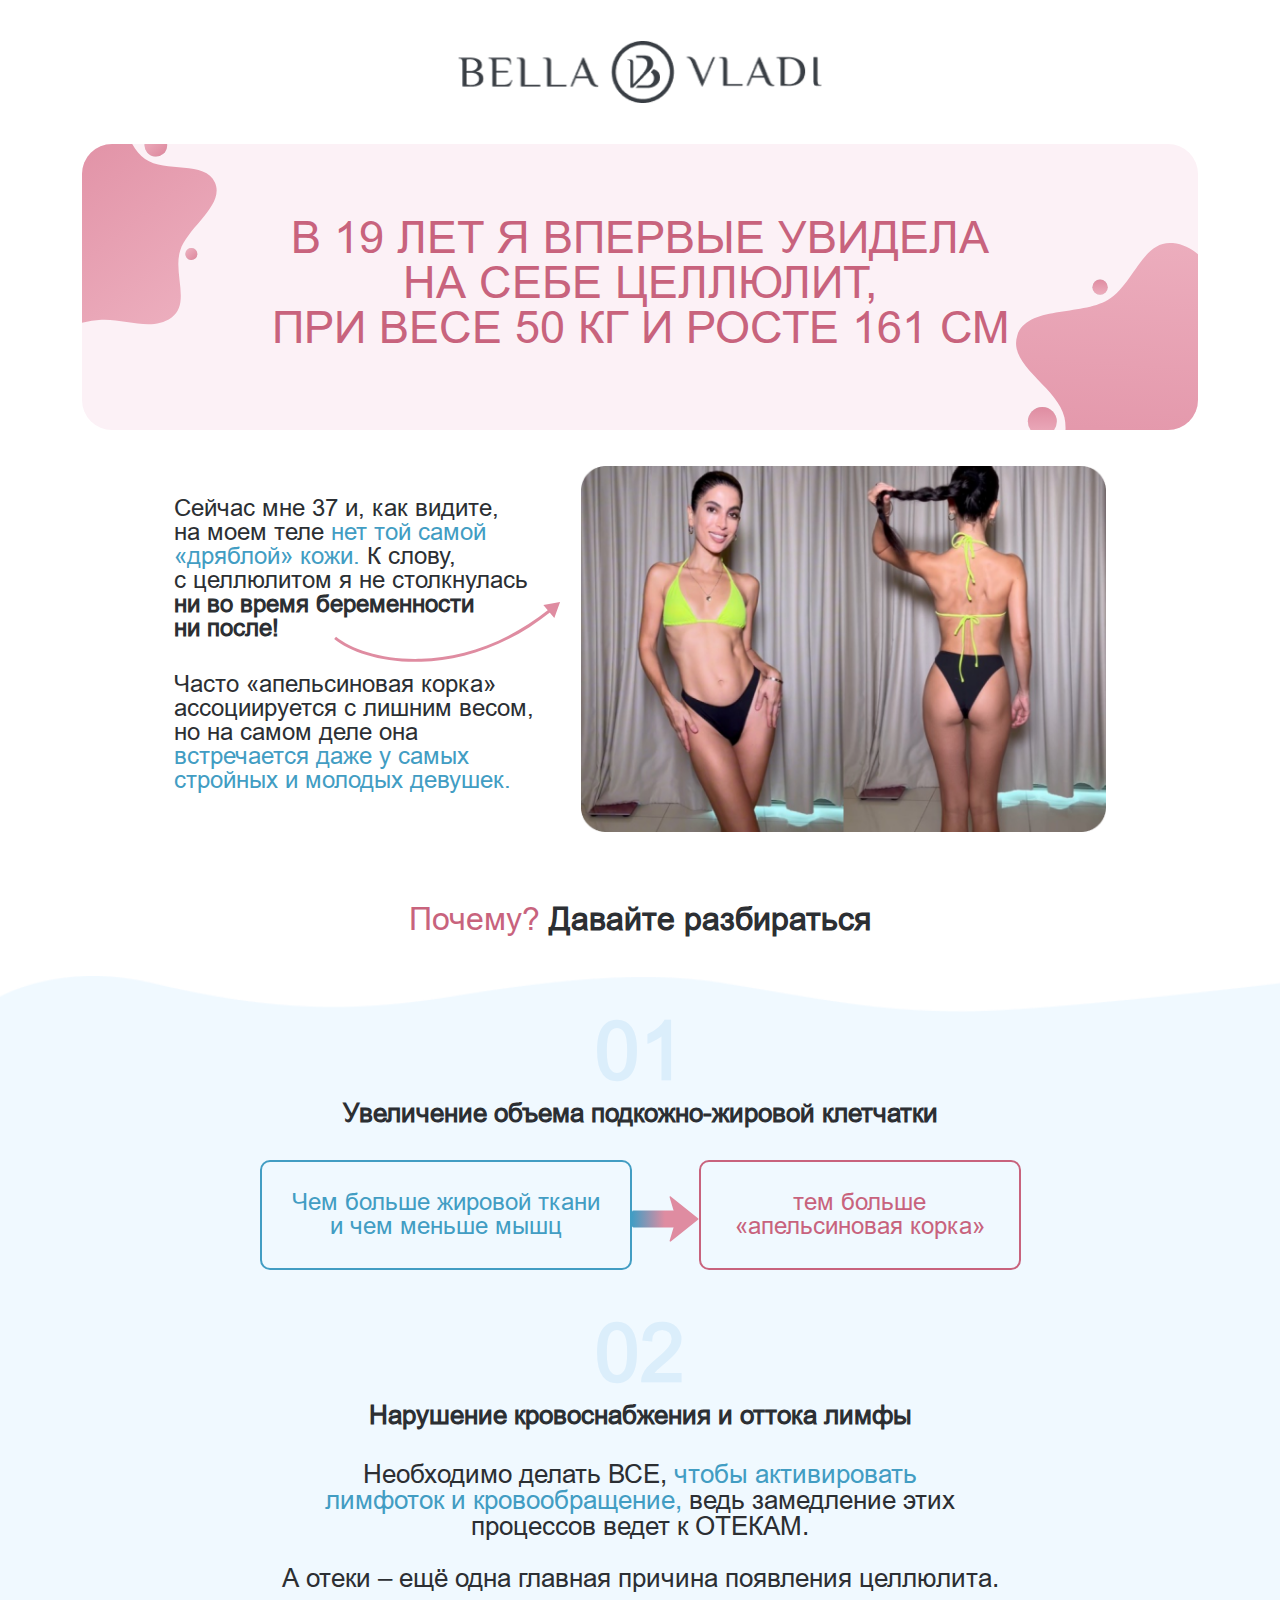
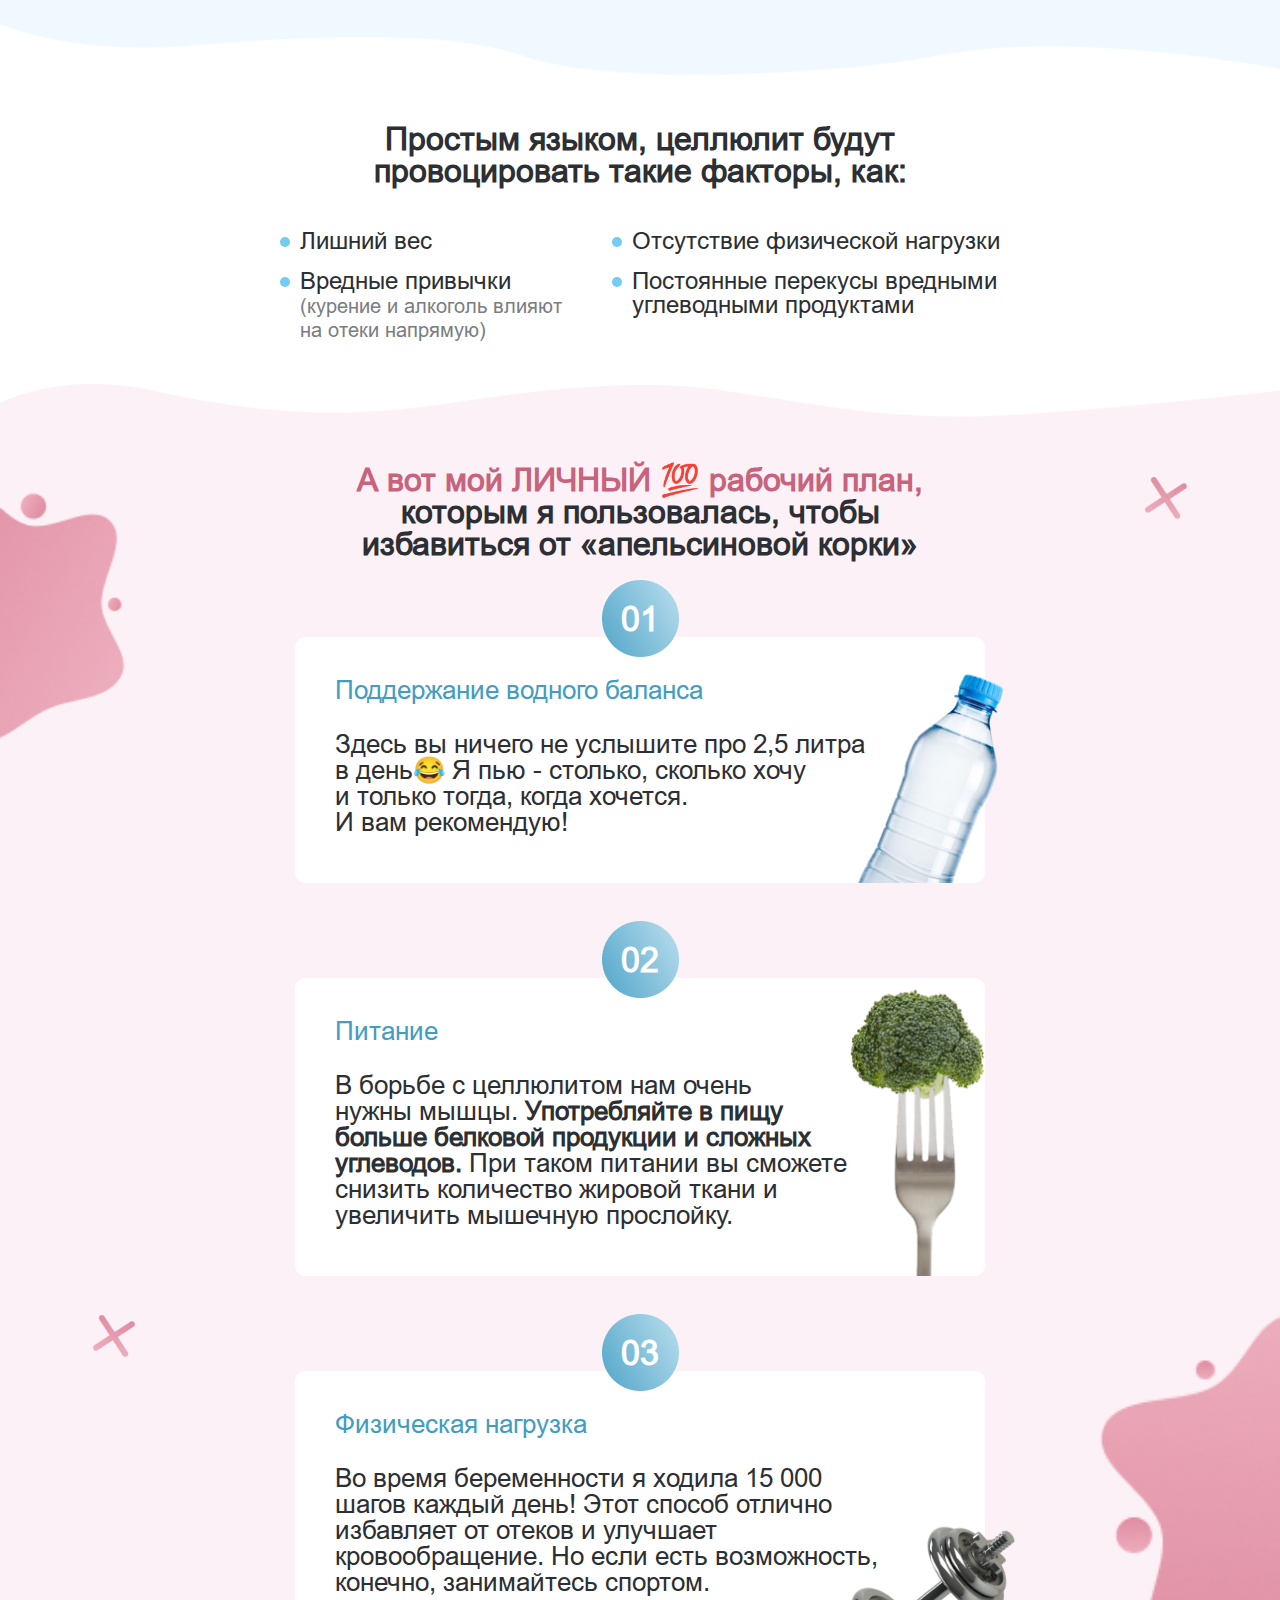
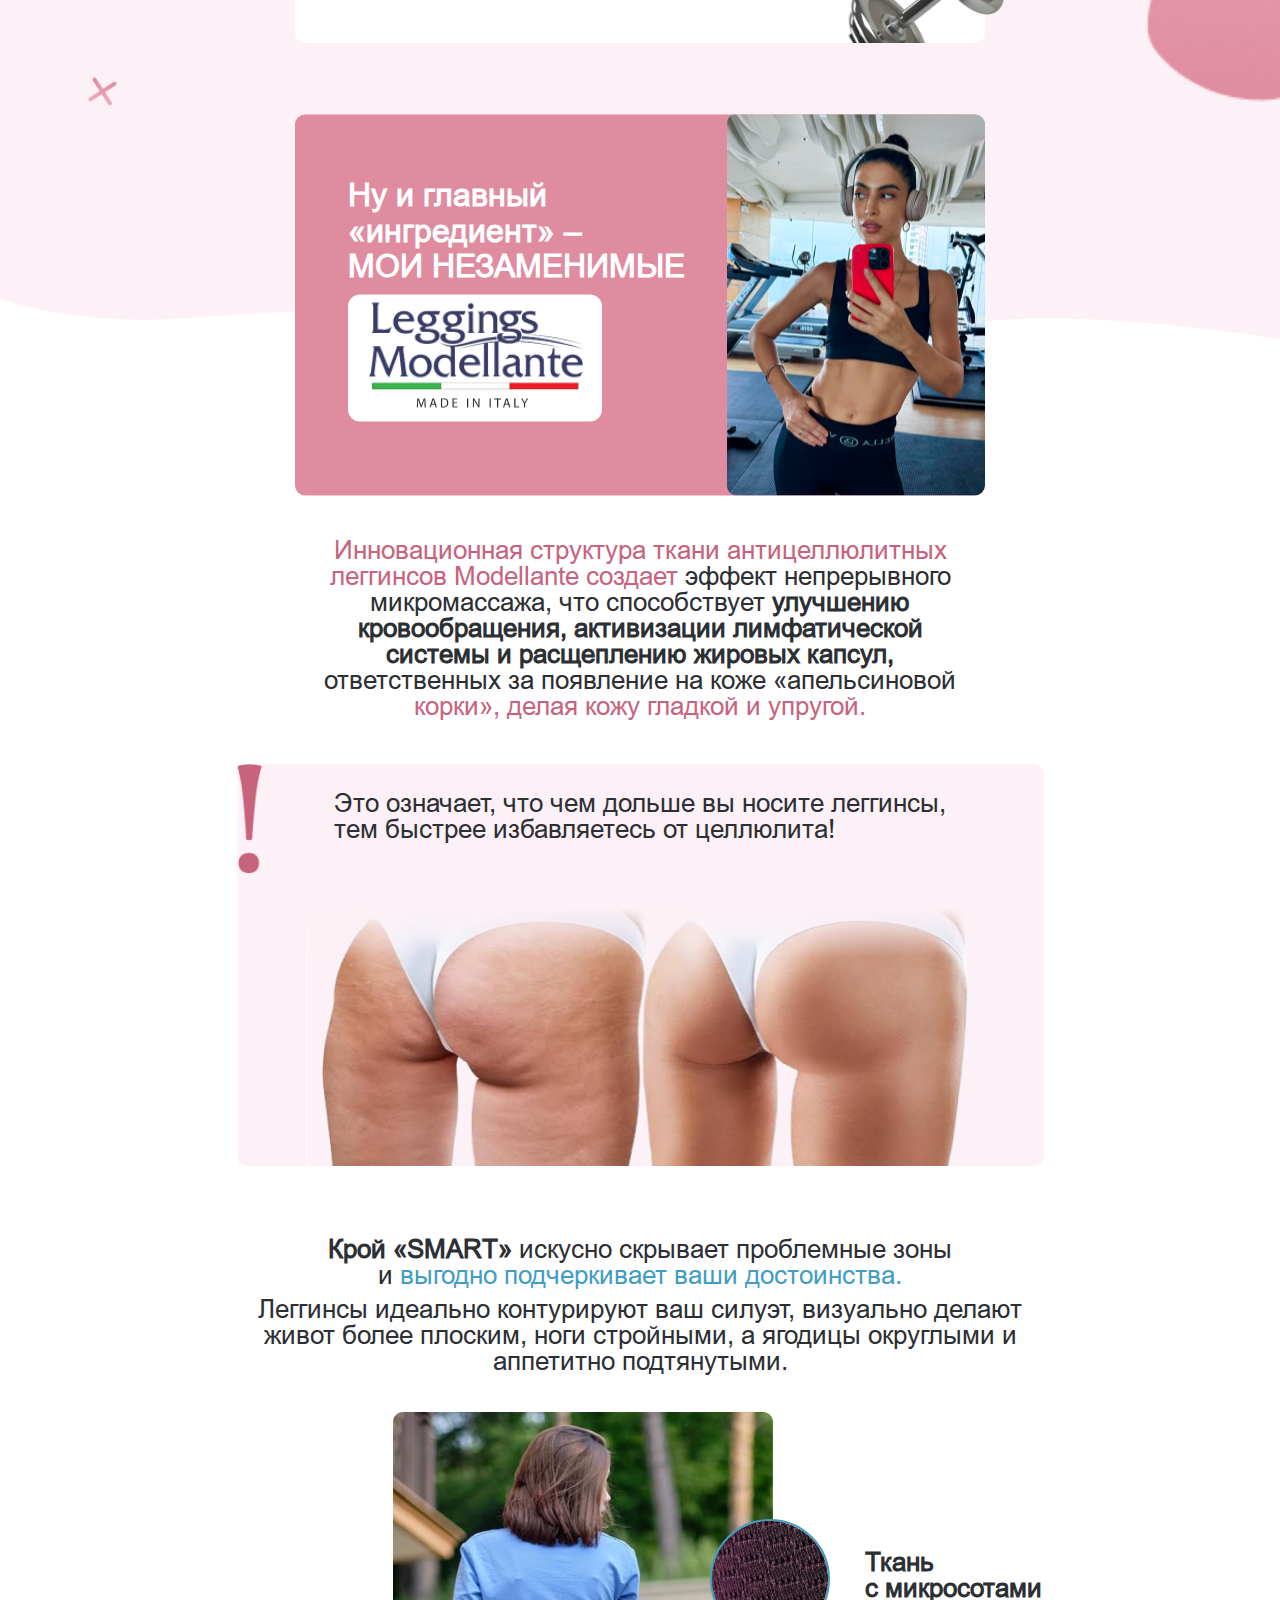
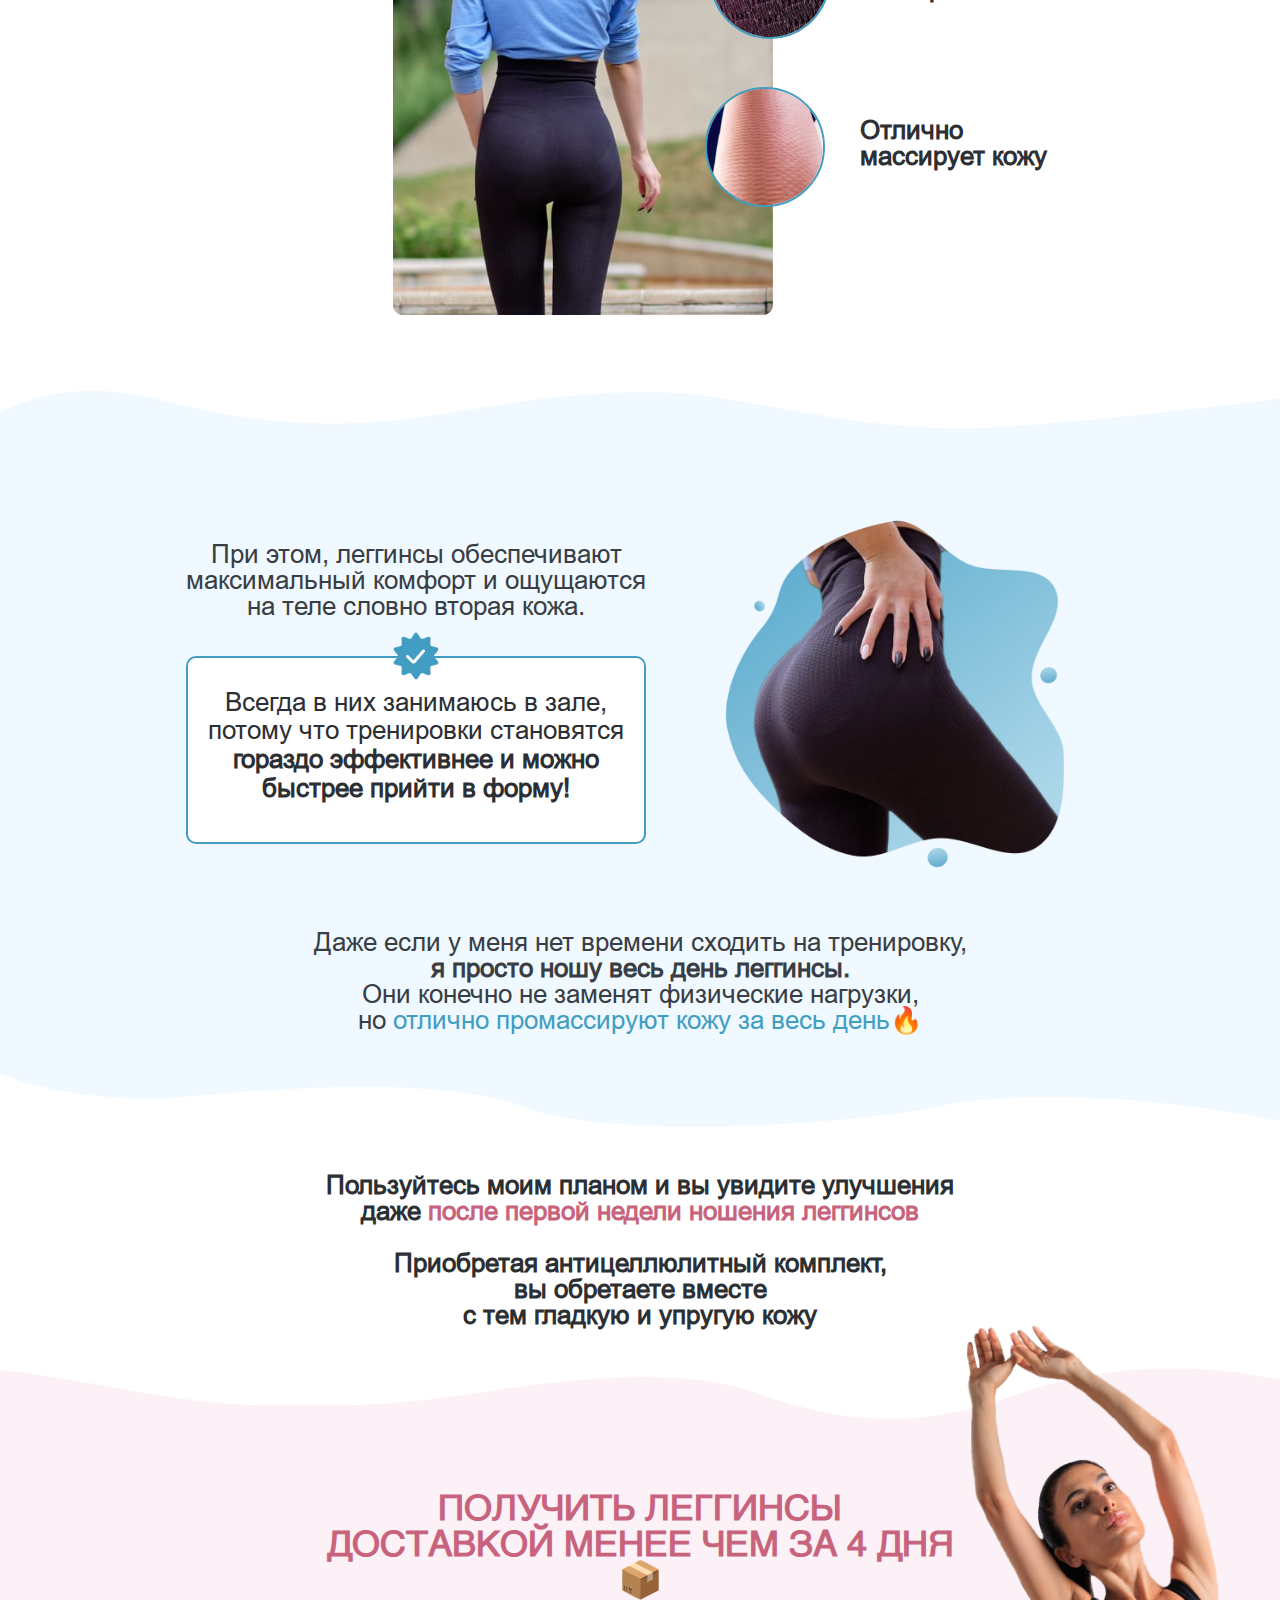
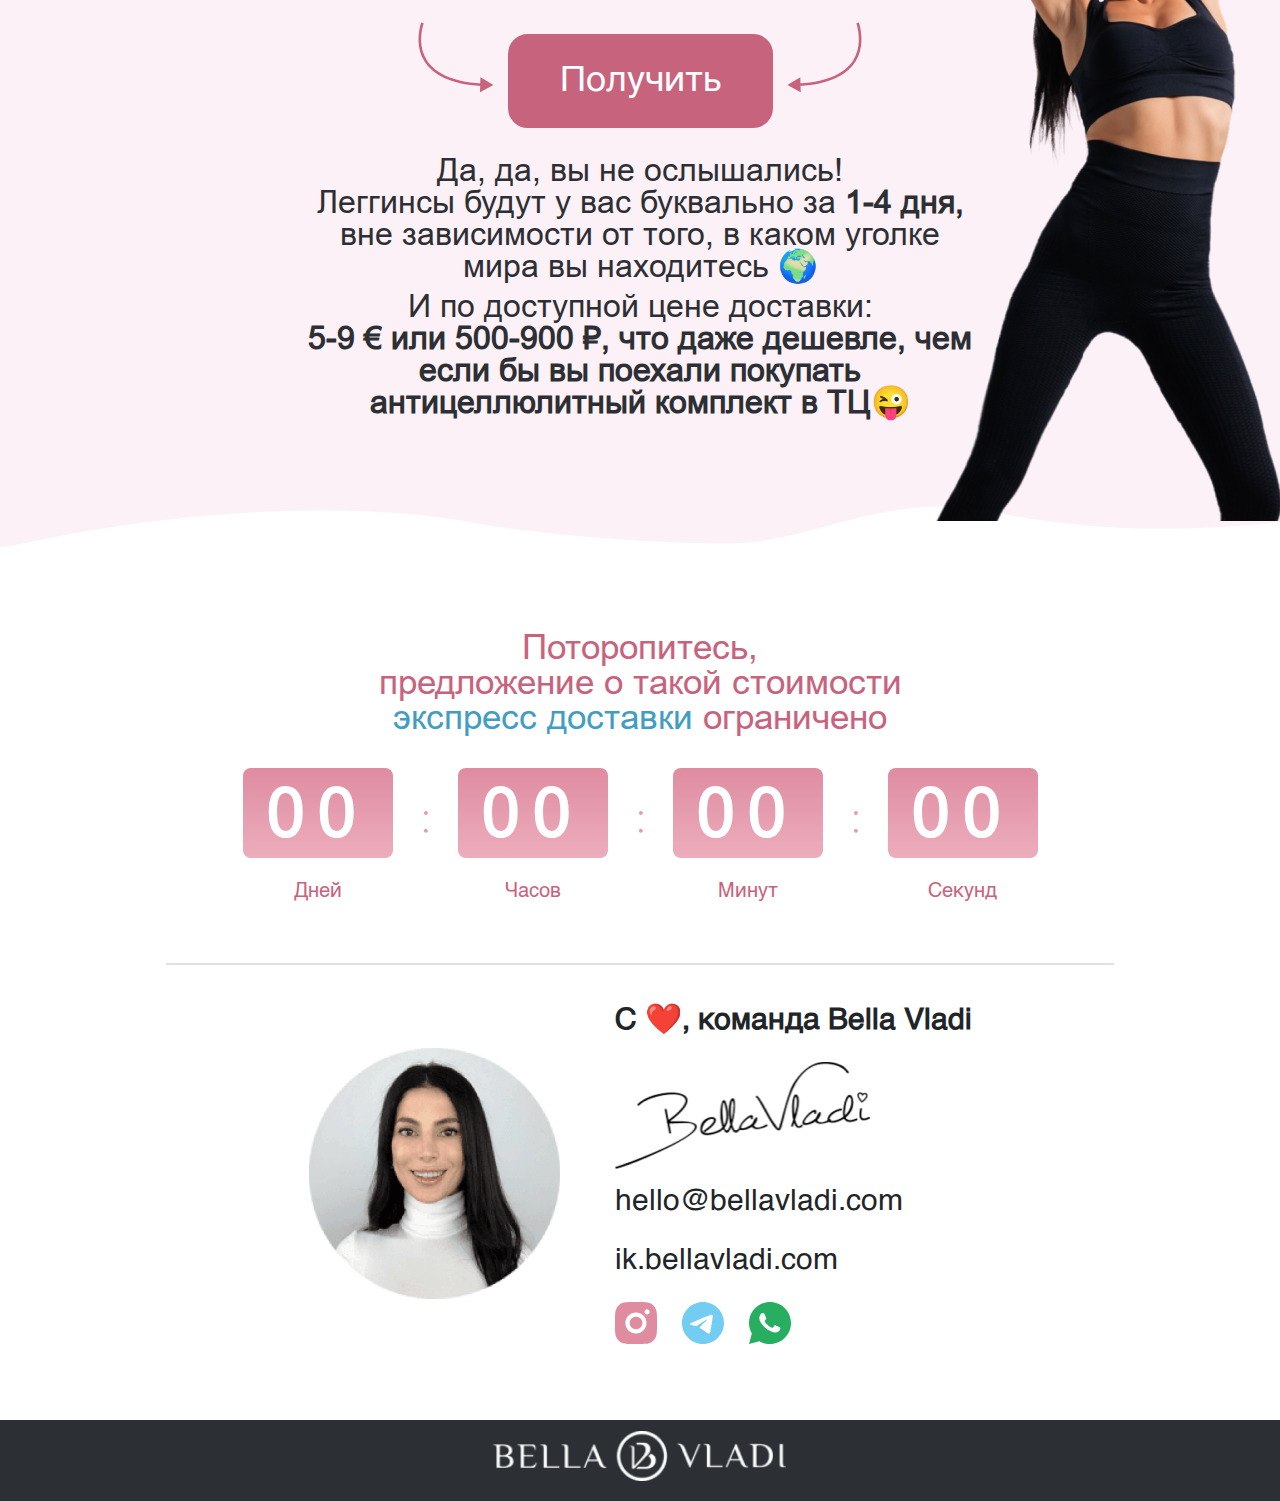
==== commit 90f66cd2: "1st page Done" ====
--- a/index.html
+++ b/index.html
@@ -82,7 +82,6 @@
     </section>
     <!-- -------------------Home Section End---------------------- -->
 
-    <br /><br />
 
     <!-- -------------------- Title Start--------------------- -->
     <div class="container">
@@ -91,8 +90,6 @@
       </h3>
     </div>
     <!-- ----------------------Title End ------------------- -->
-
-    <br><br>
 
 
     <!-- --------------------Section Two Start--------------------- -->
@@ -143,7 +140,6 @@
     </section>
     <!-- -------------------- Section Two End --------------------- -->
 
-    <br /><br />
 
     <!-- -------------------- Title Start--------------------- -->
     <div class="container">
@@ -194,7 +190,6 @@
     </section>
     <!-- --------------------- Section Three End  -------------------- -->
 
-    <br /><br />
 
     <!-- -------------------- Section Four Start--------------------- -->
 
@@ -332,8 +327,6 @@
     <!-- -------------------- Color Plate End --------------------- -->
 
 
-
-    <br /><br />
 
     <!-- -------------------- Title Start--------------------- -->
     <div class="container">
@@ -346,7 +339,6 @@
     </div>
     <!-- ----------------------Title End ------------------- -->
 
-    <br /><br />
 
     <!-- ------------------- Section Five Start ---------------------- -->
     <section class="section-five">
@@ -378,7 +370,7 @@
           выгодно подчеркивает ваши достоинства.
         </span>
       </h4>
-      <br>
+
       <h4 class="title">
         Леггинсы идеально контурируют ваш силуэт, визуально делают <br> живот более плоским, ноги стройными, а ягодицы
         округлыми и <br> аппетитно подтянутыми.
@@ -386,7 +378,6 @@
     </div>
     <!-- ----------------------Title End ------------------- -->
 
-    <br>
 
     <!-- ------------------- Section Six Start ---------------------- -->
 
@@ -427,7 +418,6 @@
               <h4 class="text">
                 При этом, леггинсы обеспечивают <br> максимальный комфорт и ощущаются <br> на теле словно вторая кожа.
               </h4>
-              <br><br>
 
               <div class="blue-icon">
                 <img src="assets/images/email-one/blue-icon.png" alt="">
@@ -457,7 +447,6 @@
     </section>
     <!-- -------------------- Section Seven End --------------------- -->
 
-    <br><br>
 
     <!-- -------------------- Title Start--------------------- -->
     <div class="container">
@@ -471,7 +460,6 @@
     </div>
     <!-- ----------------------Title End ------------------- -->
 
-    <br><br>
 
 
     <!-- ------------------- Section Eight Start ---------------------- -->
@@ -498,15 +486,12 @@
               <img src="assets/images/email-one/Right arrow.svg" alt="">
             </div>
 
-            <br>
 
             <h3 class="title">
               Да, да, вы не ослышались! <br> Леггинсы будут у вас буквально за <b>1-4 дня,</b> <br> вне зависимости от
               того, в каком уголке <br> мира вы находитесь 🌍
             </h3>
 
-            <br>
-
             <h3 class="title">
               И по доступной цене доставки: <br> <b>5-9 € или 500-900 ₽, что даже дешевле, чем если бы вы поехали
                 покупать антицеллюлитный комплект в ТЦ😜</b>
@@ -531,7 +516,6 @@
                   class="text-blue">экспресс доставки</span> ограничено </span> </h2>
           </div>
 
-          <br>
 
           <div class="time-content">
             <div style="display: none;" id="end-date"></div>
@@ -581,7 +565,6 @@
     <!-- ----------------------Section Nine End------------------- -->
 
 
-    <br>
 
     <!-- ----------------------About Section Start------------------- -->
 
@@ -629,7 +612,7 @@
                 </svg>
               </a>
             </div>
-            
+
           </div>
         </div>
       </div>
--- a/assets/css/style.css
+++ b/assets/css/style.css
@@ -135,6 +135,7 @@
 
 .home {
   margin: 0 auto;
+  padding-bottom: 4.4rem;
 }
 
 .home .hero-banner {
@@ -207,7 +208,8 @@
   background-repeat: no-repeat;
   background-size: 100% 100%;
   background-position: center;
-  margin-top: 27px;
+  margin-top: 2.6rem;
+  margin-bottom: 3rem;
 }
 
 /* Top Part */
@@ -360,8 +362,6 @@
 }
 
 
-
-
 .boxes {
   padding-top: 12px;
   padding-bottom: 26px;
@@ -377,8 +377,9 @@
   font-size: 34px;
   font-weight: 700;
   color: #fff;
-  background: url(/assets/images/email-one/Ellipse\ 7.svg);
+  background: url(/assets/images/email-one/Ellipse\ 7.png);
   background-repeat: no-repeat;
+  background-size: 100%;
   height: 77px;
   width: 77px;
   text-align: center;
@@ -432,6 +433,7 @@
   margin-bottom: 10rem;
   position: relative;
   z-index: 30;
+  margin-bottom: 12rem;
 }
 
 .color-plate .color-box {
@@ -477,8 +479,6 @@
 }
 
 
-
-
 .brand-logo .logo-one {
   width: 215px;
   height: 76px;
@@ -508,6 +508,7 @@
   margin: 0 auto;
   border-radius: 10px;
   margin-bottom: 70px;
+  margin-top: 45px;
 }
 
 .top-content {
@@ -540,6 +541,7 @@
 /* -----------------Section Six Start----------------- */
 .section-six {
   margin-bottom: 76px;
+  margin-top: 38px;
 }
 
 .section-six-content {
@@ -584,7 +586,8 @@
   background-repeat: no-repeat;
   background-size: 100% 100%;
   background-position: center;
-  margin-top: 27px;
+  margin-top: 17px;
+  margin-bottom: 2.8rem;
 }
 
 .section-seven-content {
@@ -593,7 +596,7 @@
   align-items: center;
   justify-content: space-between;
   gap: 35px;
-  padding-top: 128px;
+  padding-top: 108px;
   padding-bottom: 86px;
 }
 
@@ -612,6 +615,7 @@
   padding: 30px 20px;
   text-align: center;
   line-height: 1.1;
+  margin-top: 2.3rem;
 }
 
 .section-seven-content .content-top .content-left .blue-icon {
@@ -632,6 +636,8 @@
 }
 
 /* -----------------Section Seven End----------------- */
+
+
 
 
 /* -----------------Section Eight Start----------------- */
@@ -642,6 +648,7 @@
   background-size: 100% 100%;
   background-position: center;
   position: relative;
+  margin-top: 2.5rem;
 
 }
 
@@ -662,7 +669,6 @@
   justify-content: center;
   height: 782px;
   width: 100%;
-
 }
 
 .section-eight-content .left-content {
@@ -719,6 +725,7 @@
   justify-content: center;
   column-gap: 30px;
   margin-bottom: 56px;
+  margin-top: 33px;
 }
 
 .time-content .colon {
@@ -759,7 +766,6 @@
 /* -----------------About Section Start----------------- */
 
 .about-me {
-  width: 100%;
   margin-bottom: 76px;
 }
 
@@ -1011,22 +1017,22 @@
 .service-items .service-item-list {
   display: flex;
   flex-direction: column;
-  align-items: start;
-  justify-content: center;
+  align-items: self-start;
+  justify-content: start;
   gap: 20px;
-  width: 70%;
-  margin: 0 auto;
 }
 
 .service-items .service-item-list .service-list {
   display: flex;
-  align-items: self-start;
+  align-items: center;
+  justify-content: center;
   gap: 12px;
-}
-
-.service-items .service-item-list .service-list .blue-icon {
-  width: 50px;
-  height: 50px;
+  margin-left: 15%;
+}
+
+.service-items .service-item-list .service-list .blue-icon svg {
+  width: 40px;
+  height: 40px;
   margin-top: -8px;
 }
 
@@ -1113,7 +1119,6 @@
 
 .review-section .review-content .review-left-side .blue-btn button {
   width: 290px;
-  padding: 26px 40px;
   padding: 26px 40px;
   border-radius: 20px;
   background: #73CCF2;
@@ -1285,7 +1290,6 @@
   z-index: 10;
 }
 
-
 .home-three-content .left-content .part-five .middle-img img {
   width: 336px;
   height: 336px;
@@ -1345,6 +1349,13 @@
   align-items: center;
   justify-content: center;
   gap: 55px;
+}
+
+.before-after .before-after-img .before-26,
+.before-after .before-after-img .after-37 {
+  width: 249.539px;
+  height: 628px;
+
 }
 
 /* ------------------ Email-3 2nd Sectiont End ------------------ */
@@ -1514,7 +1525,6 @@
 }
 
 /* ------------------ Email-3 Feedback Sectiont End ------------------ */
-
 
 
 
@@ -1572,21 +1582,18 @@
   position: relative;
 }
 
-.ba-3 .pink-star-1
-{
+.ba-3 .pink-star-1 {
   position: absolute;
   top: 5rem;
 }
 
-.ba-3 .pink-star-2
-{
+.ba-3 .pink-star-2 {
   position: absolute;
   top: 15rem;
   left: 16rem;
 }
 
-.ba-3 .pink-star-3
-{
+.ba-3 .pink-star-3 {
   width: 196.77px;
   height: 197.809px;
   position: absolute;
@@ -1623,18 +1630,14 @@
   gap: 10px;
 }
 
-.ba-5 .blue-star-1
-{
+.ba-5 .blue-star-1 {
   position: absolute;
   top: 7rem;
   right: 7rem;
 }
 
-.ba-5 .blue-star-2
-{
+.ba-5 .blue-star-2 {
   position: absolute;
   right: 9rem;
   bottom: 16rem;
-}
-
-
+}--- a/assets/css/responsive.css
+++ b/assets/css/responsive.css
@@ -1,635 +1,2033 @@
 /* Extra small devices (phones, 600px and down) */
 @media only screen and (max-width: 600px) {
-    :root {
-        --heading-1: 18px;
-        --heading-2: 20px;
-        --heading-3: 19px;
-        --heading-4: 12px;
-        --heading-5: 13px;
-    }
-
-
-    /* Navbar Logo */
-
-    .navbar img {
-        width: 140.706px;
-        height: 25px;
-    }
-
-    /* Home Banner */
-    .home .hero-banner {
-        height: 156px;
-    }
-
-    .hero-banner .left-icon {
-        width: 60px;
-        height: 60px;
-    }
-
-    .hero-banner .right-icon {
-        width: 60px;
-        height: 60px;
-    }
-
-
-    /* Hero Bottom */
-    .hero-bottom {
-        flex-direction: column;
-        gap: 12px;
-    }
-
-    .hero-left {
-        display: flex;
-        gap: 3px;
-    }
-
-    .hero-bottom .hero-left .arrow {
-        display: none;
-    }
-
-    .hero-bottom .hero-right .hero-left-img img {
-        width: 300px;
-    }
-
-
-    /* Section 2 */
-    .top-part .shadow-text,
-    .bottom-part .shadow-text {
-        font-size: 49.625px;
-    }
-
-    .top-part .top-progress img {
-        width: 47px;
-        height: 54px;
-    }
-
-    .top-part .top-progress .blue-box,
-    .top-part .top-progress .pink-boxx {
-        padding: 10px 20px 10px 20px;
-    }
-
-    /* Section 4 */
-    .box-items {
-        width: 300px;
-    }
-
-    .color-plate .color-box {
-        height: 180px;
-        width: 300px;
-    }
-
-    .color-box .left-plate .brand-logo {
-        background-color: #fff;
-        width: 124px;
-        height: 67px;
-    }
-
-    .brand-logo .logo-one {
-        width: 105px;
-        height: 56px;
-    }
-
-    .brand-logo .logo-two {
-        width: 115px;
-        height: 30px;
-    }
-
-    .right-plate img {
-        width: 108px;
-        height: 180px;
-    }
-
-    /* Section 4 */
-    .star-one,
-    .star-two,
-    .star-three,
-    .star-four,
-    .star-five {
-        display: none;
-    }
-
-    .star-four {
-        display: none;
-    }
-
-
-    .box-items {
-        width: 300px;
-        padding: 10px 25px;
-    }
-
-    .box-right {
-        width: 68px;
-        right: -2px;
-    }
-
-    .box-two img {
-        width: 60px;
-    }
-
-    .box-three img {
-        width: 82.99px;
-        margin-left: -1rem;
-    }
-
-
-
-    /* Section 5 */
-
-    .section-five-box {
-        width: 300px;
-        height: 220px;
-    }
-
-    .exc-mark img {
-        width: 13px;
-      }
-      
-
-    .top-content img {
-        width: 280.509px;
-        height: auto;
-    }
-
-
-    /* Section 6 */
-    .section-six-content .left-content img {
-        width: 150px;
-        height: auto;
-        margin-left: 0;
-    }
-
-    .section-six-content .right-content {
-        margin-left: -2.2rem;
-      }
-      
-
-    .section-six-content .right-content .highlight {
-        gap: 5px;
-      }
-      
-      .section-six-content .right-content .h-one img,
-      .section-six-content .right-content .h-two img {
-        width: 60px;
-        height: 60px;
-      }
-      
-
-
-    /* Section Seven */
-    .section-seven-content .content-top {
-        display: flex;
-        flex-direction: column;
-        align-items: center;
-        justify-content: center;
-        gap: 14px;
-      }
-
-    .section-seven-content .content-top .content-left .blue-icon .white-box {
-        height: 130px;
-    }
-
-    .section-seven-content .content-top .content-left .blue-icon img {
-        width: 30px;
-        height: 30px;
-    }
-    .section-seven-content .content-top .content-right img {
-        width: 230.571px;
-    }
-
-
-    /* Section 8 */
-
-    .section-eight .right-img {
-        display: none;
-    }
-
-    .section-eight-content .content-title h1 {
-        font-size: 16px;
-    }
-
-    .section-eight-content .left-content .button img {
-        width: 53.424px;
-        height: 41px;
-    }
-
-    .section-eight-content .left-content .button button {
-        padding: 2px 30px;
-        font-size: 20px;
-    }
-
-    /* Time */
-    .time-content {
-        column-gap: 10px;
-    }
-    .time-content .colon {
-        margin-top: -2rem;
-        width: 3px;
-      }
-
-    .time-content input {
-        font-size: 14px;
-        width: 40px;
-        letter-spacing: 1px;
-        height: 30px;
-    }
-
-    .time-content label {
-        font-size: 12px;
-    }
-
-
-    /* About */
-
-    .about-content .my-img {
-        width: 50px;
-        height: 50px;
-    }
-
-    .about-content .details .name,
-    .about-content .details .mail {
-        font-size: 12px;
-    }
-
-    .about-content .details img {
-        width:90.87px;
-        height: 40px;
-    }
-
-
-    .about-content .details .social-icon svg {
-        height: 25px;
-        width: 25px;
-    }
-
-    .footer .footer-logo {
-        width: 140.254px;
-        height: 32.413px;
-    }
+  :root {
+    --heading-1: 14px;
+    --heading-2: 15px;
+    --heading-3: 12px;
+    --heading-4: 10px;
+    --heading-5: 10px;
+  }
+
+  h1,
+  h2,
+  h3,
+  h4,
+  h5 {
+    line-height: 1.3em;
+  }
+
+  .home {
+    padding-bottom: 1.2rem;
+  }
+
+  /* Navbar Logo */
+
+  .navbar {
+    padding: 21px 80px;
+  }
+
+  .navbar img {
+    width: 120.706px;
+    height: 22px;
+  }
+
+  /* Home Banner */
+  .home .hero-banner {
+    height: 150px;
+  }
+
+  .hero-banner .left-icon {
+    width: 60px;
+    height: 60px;
+  }
+
+  .hero-banner .right-icon {
+    width: 60px;
+    height: 60px;
+  }
+
+  /* Hero Bottom */
+
+  .hero-bottom .hero-left .hero-content {
+    font-size: 10px;
+  }
+
+  .hero-bottom .hero-left .arrow {
+    width: 80.106px;
+    margin-top: -1rem;
+    margin-left: 6rem;
+  }
+
+  .hero-bottom .hero-right .hero-left-img img {
+    width: 150px;
+  }
+
+
+
+  /* Section 2 */
+
+  .section-two {
+    margin-top: 20px;
+    margin-bottom: 1.4rem;
+  }
+
+  .top-part {
+    padding-top: 13px;
+  }
+
+
+  .top-part .top-progress {
+    padding-top: 12px;
+  }
+
+  .top-part .shadow-text,
+  .bottom-part .shadow-text {
+    font-size: 35px;
+  }
+
+  .top-part .top-progress img {
+    width: 30px;
+    height: 34px;
+    margin-top: -0.4rem;
+  }
+
+  .top-part .top-progress .blue-box,
+  .top-part .top-progress .pink-boxx {
+    padding: 5px 10px 5px 10px;
+  }
+
+  /* Bottom Part */
+  .bottom-part {
+    padding-top: 12px;
+  }
+
+  .bottom-part .bottom-content {
+    padding-top: 2px;
+    padding-bottom: 36px;
+  }
+
+
+  /* -----------------List Start----------------- */
+
+  .round {
+    width: 6px;
+    height: 6px;
+  }
+
+  .items {
+    padding-left: 0rem;
+    gap: 5px;
+    padding-top: 15px;
+    padding-bottom: 10px;
+  }
+
+  .item h5 .note {
+    font-size: 10px;
+  }
+
+  /* -----------------Section Four Start----------------- */
+  .section-four {
+    padding-bottom: 146px;
+  }
+
+  .star-one {
+    width: 20px;
+    height: 20px;
+    left: 0;
+    top: 2rem;
+  }
+
+  .star-two {
+    width: 18.255px;
+    height: 18.255px;
+    right: 1rem;
+  }
+
+  .star-three {
+    width: 18.255px;
+    height: 18.255px;
+    left: 0.4rem;
+  }
+
+  .star-four {
+    width: 19.77px;
+    height: 19.809px;
+  }
+
+  .star-five {
+    width: 25.287px;
+    height: 25.287px;
+    left: 0.7rem;
+  }
+
+  .title-four {
+    padding-top: 30px;
+    padding-bottom: 0.6rem;
+  }
+
+  .boxes {
+    padding-top: 1px;
+    padding-bottom: 6px;
+  }
+
+
+  .boxes .number-plate .num {
+    height: 37px;
+    width: 37px;
+    font-size: 14px;
+    padding-top: 8px;
+  }
+
+  .box-items {
+    margin-top: -10px;
+    padding: 40px;
+    width: 690px;
+    display: flex;
+    align-items: start;
+    justify-content: space-between;
+    z-index: 3;
+  }
+
+  .box-details {
+    padding-top: 5px;
+  }
+
+  .box-items {
+    width: 300px;
+    padding: 10px 15px;
+  }
+
+  .box-right {
+    width: 68px;
+    right: -2px;
+  }
+
+  .box-two img {
+    width: 50px;
+  }
+
+  .box-three img {
+    width: 82.99px;
+    margin-left: -1rem;
+  }
+
+
+
+  /* -----------------Color Plate Start----------------- */
+  .left-plate {
+    padding: 5px 10px;
+  }
+
+  .box-items {
+    min-width: fit-content;
+  }
+
+  .color-plate {
+    margin-bottom: 4.4rem;
+  }
+
+  .color-plate .color-box {
+    height: 180px;
+    width: auto;
+  }
+
+  .color-box .left-plate .plate-content {
+    font-size: 10px;
+  }
+
+  .color-box .left-plate .brand-logo {
+    background-color: #fff;
+    width: 124px;
+    height: 57px;
+  }
+
+  .brand-logo .logo-one {
+    width: 85px;
+    height: 36px;
+  }
+
+  .brand-logo .logo-two {
+    width: 85px;
+    height: 20px;
+  }
+
+  .right-plate img {
+    width: 108px;
+    height: 180px;
+  }
+
+
+  /* -----------------Sectioon Five Start----------------- */
+  .section-five-box {
+    width: 300px;
+    height: 165px;
+    margin-top: 25px;
+    margin-bottom: 30px;
+  }
+
+  .exc-mark img {
+    width: 8px;
+  }
+
+  .top-content {
+    padding: 10px;
+  }
+
+  .top-content img {
+    width: 240px;
+    height: auto;
+  }
+
+
+  /* -----------------Section Six Start----------------- */
+  .section-six {
+    margin-bottom: 26px;
+    margin-top: 12px;
+  }
+
+  .section-six-content .left-content img {
+    width: 150px;
+    height: auto;
+    margin-left: 0;
+  }
+
+  .section-six-content .right-content {
+    margin-left: -2.2rem;
+  }
+
+
+  .section-six-content .right-content .highlight {
+    gap: 5px;
+  }
+
+  .section-six-content .right-content .h-one img,
+  .section-six-content .right-content .h-two img {
+    width: 60px;
+    height: 60px;
+  }
+
+
+
+  /* -----------------Section Seven Start----------------- */
+  .section-seven {
+    margin-top: 0px;
+    margin-bottom: 1rem;
+  }
+
+  .section-seven-content {
+    gap: 5px;
+    padding-top: 30px;
+    padding-bottom: 20px;
+  }
+
+  .section-seven-content .content-top {
+    gap: 0px;
+  }
+
+  .section-seven-content .content-top .content-left .blue-icon .white-box {
+    height: auto;
+    padding: 10px 10px;
+    line-height: 1.1;
+    margin-top: 14.2px;
+  }
+
+  .section-seven-content .content-top .content-left .blue-icon img {
+    width: 20px;
+    height: 20px;
+  }
+
+  .section-seven-content .content-top .content-right img {
+    width: 120.571px;
+  }
+
+
+
+
+  /* -----------------Section Eight Start----------------- */
+
+  .section-eight-content {
+    height: auto;
+    padding-top: 2.5rem;
+    padding-bottom: 2.5rem;
+  }
+
+  .section-eight .right-img {
+    background-size: cover;
+    width: 118.02px;
+    height: 233px;
+    bottom: 0.6rem;
+    right: 0;
+    overflow: hidden;
+  }
+
+  .section-eight-content .content-title h1 {
+    font-size: 11px;
+  }
+
+  .section-eight-content .left-content .button {
+
+    margin-top: -2.3rem;
+  }
+
+  .section-eight-content .left-content .title {
+
+    font-size: 10px;
+  }
+
+
+  .section-eight-content .left-content .button img {
+    width: 32.424px;
+    height: 41px;
+  }
+
+  .section-eight-content .left-content .button button {
+    padding: 2px 30px;
+    font-size: 12px;
+    margin-top: 2rem;
+  }
+
+  .section-eight-content .left-content h3 {
+    font-size: 14px;
+  }
+
+/* -----------------Section Nine Start----------------- */
+
+  .section-nine {
+    margin-top: 1.2rem;
+  }
+
+  .time-content {
+    column-gap: 10px;
+    margin-bottom: 20px;
+    padding-top: 12px;
+  }
+
+  .time-content .colon {
+    margin-top: -2rem;
+    width: 3px;
+  }
+
+  .time-content input {
+    font-size: 18px;
+    width: 55px;
+    letter-spacing: 1px;
+    height: 40px;
+  }
+
+  .time-content label {
+    font-size: 12px;
+    margin-top: -18px;
+  }
+
+
+  /* About */
+
+  .about-me {
+    margin-bottom: 12px;
+  }
+
+  .about-content {
+    display: flex;
+    align-items: center;
+    justify-content: center;
+    gap: 12px;
+    padding-top: 13px;
+  }
+
+  .about-content .my-img {
+    width: 90px;
+    height: 90px;
+  }
+
+  .about-content .details {
+    gap: 2px;
+  }
+
+  .about-content .details .name,
+  .about-content .details .mail {
+    font-size: 12px;
+  }
+
+  .about-content .details img {
+    width: 90.87px;
+    height: 40px;
+  }
+
+  .about-content .details .social-icon {
+    gap: 10px;
+  }
+
+  .about-content .details .social-icon svg {
+    height: 20px;
+    width: 20px;
+  }
+
+  /* Footer */
+
+  .footer {
+    padding: 10px 0;
+  }
+
+  .footer .footer-logo {
+    width: 120.254px;
+    height: 21.413px;
+  }
+
+  /* --------------------------------------------------- Email-2 Page Start ------------------------------------------- */
+
+  /* Email-2 Home Section */
+
+  .hero-banner .left-star {
+    position: absolute;
+    top: 0;
+    left: 1rem;
+    width: 48px;
+    height: 48px;
+  }
+
+  .hero-banner .left-star-down {
+    width: 26px;
+    height: 26px;
+  }
+
+  .hero-banner .right-star {
+    width: 86.77px;
+    height: 87.809px;
+  }
+
+  .hero-two-bottom .hero-two-right {
+    margin-top: 1.5rem;
+  }
+
+  .hero-banner .hero-heading h2 {
+    font-size: 18px;
+  }
+
+  .hero-banner .hero-heading h1 {
+    padding-top: 5px;
+    font-size: 22px;
+  }
+
+  .hero-two-bottom {
+    flex-direction: column;
+
+  }
+
+  .hero-two-bottom .hero-two-left {
+    order: 1;
+  }
+
+  .hero-two-bottom .hero-two-right img {
+    width: 221.726px;
+    height: 270.262px;
+  }
+
+  /* ----------------- Email-2 Tips Section Start----------------- */
+  .tips {
+    flex-direction: column;
+    gap: 25px;
+    height: auto;
+    padding-top: 3.5rem;
+    padding-bottom: 5rem;
+  }
+
+  .tips .tips-left img {
+    width: 320px;
+    height: 385px;
+  }
+
+  .tips .tips-right .tips-item {
+    gap: 8px;
+  }
+
+  /* ----------------- Email-2 Service Section Start----------------- */
+  .service-content {
+    gap: 15px;
+    flex-direction: column;
+  }
+
+  .service-content .content-left {
+    order: 1;
+  }
+
+  .service-content .content-left .left-icon {
+    display: none;
+  }
+
+  .service-content .button .service-btn {
+    padding: 14px 50px;
+    margin-top: 12px;
+    font-size: 16px;
+  }
+
+  .service-content .content-right .video-link img {
+    width: 200.731px;
+    height: 361px;
+  }
+
+  .service-content .content-right .video-icon img {
+    width: 48px;
+    height: 48px;
+  }
+
+  /* ----------------- Email-2 Service Items Start----------------- */
+  .service-items .service-item-list .service-list {
+    margin-left: 0%;
+  }
+
+
+  .service-items .service-item-list .service-list .blue-icon svg {
+    width: 25px;
+    height: 25px;
+    margin-top: -8px;
+  }
+
+  .service-items .service-img img {
+    width: 382px;
+    height: 253px;
+  }
+
+
+  /* ----------------- Email-2 Pink BOx Start----------------- */
+  .pink-box {
+    width: 390px;
+    height: 151px;
+  }
+
+  /* ----------------- Email-2 Review Section Start----------------- */
+  .review-section .review-content {
+    align-items: center;
+    flex-direction: column;
+    gap: 30px;
+  }
+
+  .review-section .review-content .review-left-side h4,
+  .review-section .review-content .review-right-side h4 {
+    font-size: 22px;
+    padding-bottom: 20px;
+  }
+
+  .review-section .review-content .review-left-side img {
+    width: 323px;
+    height: 310px;
+  }
+
+  .review-section .review-content .review-left-side .blue-btn button,
+  .review-section .review-content .review-right-side .blue-btn button {
+    width: 160px;
+    padding: 11px 28px;
+    font-size: 16px;
+  }
+
+  .review-section .review-content .review-right-side img {
+    width: 330px;
+    height: 270px;
+  }
+
+  .review-section .brand-logo-two img {
+    margin-top: 34px;
+    width: 194px;
+    height: 97px;
+  }
+
+
+  /* --------------------------------------------------- Email Three Page Start ------------------------------------------- */
+
+  /* Home Section */
+
+  .hero-banner-three {
+    height: 144px;
+  }
+
+  .hero-banner-three .h-top {
+    font-size: 20px;
+  }
+
+  .hero-banner-three .h-bottom {
+    font-size: 16px;
+  }
+
+  .hero-banner-three .left-star-down {
+    width: 70px;
+  }
+
+  .home-three-content {
+    flex-direction: column;
+  }
+
+  .home-three-content .left-content .part-two {
+    height: 100px;
+    width: 337px;
+  }
+
+  .home-three-content .left-content .part-two h5 {
+    padding-left: 25px;
+  }
+
+  .home-three-content .left-content .part-two img {
+    width: 12px;
+  }
+
+  .home-three-content .left-content .part-five .middle-img img {
+    width: 100px;
+    height: 100px;
+  }
+
+  .home-three-content .left-content .part-five .middle-img {
+    right: -2px;
+    bottom: -21rem;
+  }
+
+
+  .home-three-content .left-content .part-one,
+  .home-three-content .left-content .part-three,
+  .home-three-content .left-content .part-four,
+  .home-three-content .left-content .part-five {
+    padding-left: 23px;
+  }
+
+  .home-three-content .left-content .part-five .left-to-right img {
+    display: none;
+  }
+
+
+  .home-three-content .right-content img {
+    width: 250px;
+    height: 354px;
+  }
+
+  /* Section 2 */
+  .before-after .cross-icon-1,
+  .before-after .cross-icon-2,
+  .before-after .star-icon-1 {
+    display: none;
+  }
+
+  .before-after .before-after-img {
+    gap: 25px;
+  }
+
+  .before-after .before-after-img .before-26 {
+    width: 150px;
+    height: auto;
+  }
+
+  .before-after .before-after-img .after-37 {
+    width: 150px;
+    height: auto;
+  }
+
+  /* Process List */
+  .process-list .process {
+    gap: 18px;
+    flex-direction: column;
+  }
+
+  .process-list .process .process-right {
+    margin-left: 1rem;
+  }
+
+
+  .process-list .process .process-list img {
+    height: 25px;
+    width: 25px;
+  }
+
+  .process-list .logo-w-title {
+    flex-direction: column;
+    gap: 2px;
+  }
+
+
+  .process-list .logo-w-title .email-3-logo img {
+    width: 203px;
+    height: 100px;
+  }
+
+  /* ------------------ Email-3 Feedback Section Start ------------------ */
+
+
+  .feedback-content .feedback-container .feedback-left .pinkbox-left {
+    width: 250px;
+    height: 130px;
+    padding: 20px;
+  }
+
+  .feedback-content .feedback-container .feedback-left .pinkbox-right {
+    width: 270px;
+    height: 130px;
+    padding: 30px;
+  }
+
+  .feedback-content .feedback-container .feedback-left .pinkbox-left img,
+  .feedback-content .feedback-container .feedback-left .pinkbox-right img {
+    width: 45.498px;
+    height: 44.157px;
+  }
+
+  .feedback-content .feedback-container .feedback-right .client-img-1 {
+    width: 118px;
+    height: auto;
+  }
+
+  .feedback-content .feedback-container .feedback-right .client-img-2 {
+    width: 110px;
+    height: auto;
+  }
+
+  .feedback-content .feedback-container .feedback-right .client-img-3 {
+    width: 111.134px;
+    height: auto;
+  }
+
+  .feedback-content .feedback-container .feedback-right .client-img-4 {
+    width: 121.134px;
+    height: auto;
+  }
+
+
+  .feedback-content .feedback-container .feedback-right .client-img-5 {
+    width: 111.134px;
+    height: auto;
+  }
+
+  .feedback-content .feedback-container .feedback-right .client-img-6 {
+    width: 121.134px;
+    height: auto;
+  }
+
+
+  .feedback-content .feedback-container .feedback-right .client-img-7 {
+    width: 121.134px;
+    height: auto;
+    margin-right: 0px;
+  }
+
+  .feedback-content .feedback-container .feedback-right .client-img-8 {
+    width: 121.134px;
+    height: auto;
+  }
+
+  /* Before After 3 */
+
+  .ba-3 .pink-star-1,
+  .ba-3 .pink-star-2,
+  .ba-3 .pink-star-3,
+  .ba-5 .blue-star-1,
+  .ba-5 .blue-star-2 {
+    display: none;
+  }
+
+  .ba-1 .ba-1-content .top-title,
+  .ba-2 .ba-2-content .top-title,
+  .ba-4 .ba-3-content .top-title,
+  .ba-5 .ba-5-content .top-title,
+  .ba-5 .ba-5-content .top-title {
+    font-size: 24px;
+  }
+
+  .ba-1 .ba-1-content .ba-images {
+    flex-direction: column;
+  }
+
+  .ba-1 .ba-1-content .ba-images .before-one img,
+  .ba-1 .ba-1-content .ba-images .after-one img {
+    width: 230px;
+    height: auto;
+  }
+
+  .ba-2 .ba-2-content .ba-images .before-two img,
+  .ba-2 .ba-2-content .ba-images .after-two img {
+    width: 130px;
+    height: auto;
+  }
+
+  .ba-3 .ba-3-content {
+    height: auto;
+    padding: 3rem 0;
+  }
+
+  .ba-3 .ba-3-content .ba-images .before-three img {
+    width: 130px;
+    height: auto;
+  }
+
+  .ba-3 .ba-3-content .ba-images .after-three img {
+    width: 120px;
+    height: auto;
+  }
+
+  .ba-4 .ba-4-content .ba-images .before-four img,
+  .ba-4 .ba-4-content .ba-images .after-four img {
+    width: 130px;
+    height: auto;
+  }
+
+  .ba-5 .ba-5-content {
+    height: auto;
+    padding: 3rem 0;
+  }
+
+  .ba-5 .ba-5-content .ba-images .before-five img,
+  .ba-5 .ba-5-content .ba-images .after-five img {
+    width: 130px;
+    height: auto;
+  }
+
+
 }
 
 /* Small devices (portrait tablets and large phones, 600px and up) */
 @media (min-width: 601px) and (max-width: 812px) {
-    :root {
-        --heading-1: 24px;
-        --heading-2: 20px;
-        --heading-3: 19px;
-        --heading-4: 15px;
-        --heading-5: 18px;
-    }
-
-
-    /* Navbar Logo */
-
-    .navbar img {
-        width: 200.706px;
-        height: 35px;
-    }
-
-    /* Home Banner */
-    .home .hero-banner {
-        height: 206px;
-    }
-
-    .hero-banner .left-icon {
-        width: 90px;
-        height: 90px;
-    }
-
-    .hero-banner .right-icon {
-        width: 90px;
-        height: 90px;
-    }
-
-
-    /* Hero Bottom */
-    .hero-bottom {
-        flex-direction: column;
-        gap: 16px;
-        width: 100%;
-    }
-
-    .hero-left {
-        display: flex;
-        gap: 12px;
-    }
-
-    .hero-bottom .hero-left .arrow {
-        display: none;
-    }
-
-    /* Section 4 */
-    .box-items {
-        width: 550px;
-    }
-
-    .color-plate .color-box {
-        height: 281px;
-        width: 550px;
-    }
-
-    .color-box .left-plate .brand-logo {
-        background-color: #fff;
-        width: 194px;
-        height: 97px;
-    }
-
-    .brand-logo .logo-one {
-        width: 155px;
-        height: 56px;
-    }
-
-    .brand-logo .logo-two {
-        width: 175px;
-        height: 30px;
-    }
-
-    .right-plate img {
-        width: 208px;
-        height: 294px;
-    }
-
-    /* Section 4 */
-    .star-one {
-        width: 86.77px;
-        height: 87.809px;
-    }
-
-    .star-four {
-        width: 66.77px;
-        height: 67.809px;
-    }
-
-    .box-items {
-        width: 480px;
-    }
-
-    .box-right {
-        width: 128px;
-        position: absolute;
-        bottom: 0;
-        right: 0;
-    }
-
-    .box-two img {
-        width: 101px;
-    }
-
-    .box-three img {
-        width: 172.99px;
-        margin-left: -3rem;
-    }
-
-
-
-    /* Section 5 */
-
-    .section-five-box {
-        width: 520px;
-        height: 280px;
-    }
-
-    .top-content img {
-        width: 400.509px;
-        height: auto;
-    }
-
-
-    /* Section 6 */
-    .section-six-content .left-content img {
-        width: 279.912px;
-        height: auto;
-        margin-left: 0;
-    }
-
-
-    /* Section Seven */
-
-    .section-seven-content .content-top .content-left .blue-icon .white-box {
-        height: 130px;
-    }
-
-    .section-seven-content .content-top .content-left .blue-icon img {
-        width: 30px;
-        height: 30px;
-    }
-
-    .section-seven-content .content-top {
-        gap: 14px;
-    }
-
-    .section-seven-content .content-top .content-right img {
-        width: 230.571px;
-    }
-
-
-    /* Section 8 */
-
-    .section-eight .right-img {
-        display: none;
-    }
-
-    .section-eight-content .content-title h1 {
-        font-size: 24px;
-    }
-
-    .section-eight-content .left-content .button img {
-        width: 53.424px;
-        height: 51px;
-    }
-
-    .section-eight-content .left-content .button button {
-        padding: 10px 40px;
-        font-size: 24px;
-    }
-
-    /* Time */
-    .time-content {
-        column-gap: 20px;
-    }
-
-    .time-content input {
-        font-size: 32px;
-        width: 90px;
-        height: 50px;
-    }
-
-    .time-content label {
-        font-size: 14px;
-    }
-
-
-    /* About */
-
-    .about-content .my-img {
-        width: 201px;
-        height: 201px;
-    }
-
-    .about-content .details .name,
-    .about-content .details .mail {
-        font-size: 22px;
-    }
-
-    .about-content .details img {
-        width: 210.87px;
-        height: 90px;
-    }
-
-
-    .about-content .details .social-icon svg {
-        height: 35px;
-        width: 35px;
-    }
-
-    .footer .footer-logo {
-        width: 194.254px;
-        height: 38.413px;
-    }
+  :root {
+    --heading-1: 24px;
+    --heading-2: 22px;
+    --heading-3: 20px;
+    --heading-4: 16px;
+    --heading-5: 16px;
+  }
+
+  .home {
+    padding-bottom: 1.2rem;
+  }
+
+  /* Navbar Logo */
+
+  .navbar {
+    padding: 21px 80px;
+  }
+
+  .navbar img {
+    width: 160.706px;
+    height: 26px;
+  }
+
+  /* Home Banner */
+  .home .hero-banner {
+    height: 150px;
+  }
+
+  .hero-banner .left-icon {
+    width: 60px;
+    height: 60px;
+  }
+
+  .hero-banner .right-icon {
+    width: 60px;
+    height: 60px;
+  }
+
+  /* Hero Bottom */
+
+  .hero-bottom .hero-left .hero-content {
+    font-size: 15px;
+  }
+
+  .hero-bottom .hero-left .arrow {
+    width: 110px;
+    margin-top: -1rem;
+    margin-left: 8rem;
+  }
+
+  .hero-bottom .hero-right .hero-left-img img {
+    width: 240px;
+  }
+
+
+
+  /* Section 2 */
+
+  .section-two {
+    margin-top: 20px;
+    margin-bottom: 1.4rem;
+  }
+
+  .top-part {
+    padding-top: 13px;
+  }
+
+
+  .top-part .top-progress {
+    padding-top: 12px;
+  }
+
+  .top-part .shadow-text,
+  .bottom-part .shadow-text {
+    font-size: 35px;
+  }
+
+  .top-part .top-progress img {
+    width: 30px;
+    height: 34px;
+    margin-top: -0.4rem;
+  }
+
+  .top-part .top-progress .blue-box,
+  .top-part .top-progress .pink-boxx {
+    padding: 5px 10px 5px 10px;
+  }
+
+  /* Bottom Part */
+  .bottom-part {
+    padding-top: 12px;
+  }
+
+  .bottom-part .bottom-content {
+    padding-top: 2px;
+    padding-bottom: 36px;
+  }
+
+
+  /* -----------------List Start----------------- */
+
+  .round {
+    width: 6px;
+    height: 6px;
+  }
+
+  .items {
+    padding-left: 0rem;
+    gap: 5px;
+    padding-top: 15px;
+    padding-bottom: 10px;
+  }
+
+  .item h5 .note {
+    font-size: 10px;
+  }
+
+  /* -----------------Section Four Start----------------- */
+  .section-four {
+    padding-bottom: 146px;
+  }
+
+  .star-one {
+    width: 40px;
+    height: 40px;
+    left: 0;
+    top: 2rem;
+  }
+
+  .star-two {
+    width: 38.255px;
+    height: 38.255px;
+    right: 1rem;
+  }
+
+  .star-three {
+    width: 38.255px;
+    height: 38.255px;
+    left: 0.4rem;
+  }
+
+  .star-four {
+    width: 39.77px;
+    height: 49.809px;
+  }
+
+  .star-five {
+    width: 25.287px;
+    height: 25.287px;
+    left: 0.7rem;
+  }
+
+  .title-four {
+    padding-top: 40px;
+    padding-bottom: 0.6rem;
+  }
+
+  .boxes {
+    padding-top: 1px;
+    padding-bottom: 16px;
+  }
+
+
+  .boxes .number-plate .num {
+    height: 57px;
+    width: 57px;
+    font-size: 24px;
+    padding-top: 10px;
+  }
+
+
+  .box-items {
+    width: 510px;
+    padding: 30px 35px;
+  }
+
+  .box-details {
+    padding-top: 5px;
+  }
+
+  .box-right {
+    width: 108px;
+    right: -2px;
+  }
+
+  .box-two img {
+    width: 90px;
+  }
+
+  .box-three img {
+    width: 142.99px;
+    margin-left: -1rem;
+  }
+
+
+  /* -----------------Color Plate Start----------------- */
+  .left-plate {
+    padding: 5px 5px 15px 53px;
+  }
+
+  .color-plate {
+    margin-bottom: 5.4rem;
+  }
+
+  .color-plate .color-box {
+    height: 180px;
+    width: 480px;
+  }
+
+  .color-box .left-plate .plate-content {
+    font-size: 20px;
+  }
+
+  .color-box .left-plate .brand-logo {
+    background-color: #fff;
+    width: 184px;
+    height: 67px;
+  }
+
+  .brand-logo .logo-one {
+    width: 105px;
+    height: 45px;
+  }
+
+  .brand-logo .logo-two {
+    width: 105px;
+    height: 40px;
+  }
+
+  .right-plate img {
+    width: 148px;
+    height: 210px;
+  }
+
+
+  /* -----------------Sectioon Five Start----------------- */
+  .section-five-box {
+    width: 460px;
+    height: 235px;
+    margin-top: 25px;
+    margin-bottom: 30px;
+  }
+
+  .exc-mark img {
+    width: 18px;
+  }
+
+  .top-content {
+    padding: 15px 40px;
+  }
+
+  .top-content img {
+    width: 330px;
+    height: auto;
+  }
+
+
+  /* -----------------Section Six Start----------------- */
+  .section-six {
+    margin-bottom: 36px;
+    margin-top: 18px;
+  }
+
+  .section-six-content .left-content img {
+    width: 250px;
+    height: auto;
+    margin-left: 0;
+  }
+
+  .section-six-content .right-content {
+    margin-left: -2.2rem;
+  }
+
+
+  .section-six-content .right-content .highlight {
+    gap: 5px;
+  }
+
+  .section-six-content .right-content .h-one img,
+  .section-six-content .right-content .h-two img {
+    width: 80px;
+    height: 80px;
+  }
+
+
+
+  /* -----------------Section Seven Start----------------- */
+  .section-seven {
+    margin-top: 0px;
+    margin-bottom: 1.5rem;
+  }
+
+  .section-seven-content {
+    gap: 15px;
+    padding-top: 40px;
+    padding-bottom: 50px;
+  }
+
+  .section-seven-content .content-top {
+    gap: 10px;
+  }
+
+  .section-seven-content .content-top .content-left .blue-icon .white-box {
+    height: auto;
+    padding: 15px 10px;
+    line-height: 1.1;
+    margin-top: 14.2px;
+  }
+
+  .section-seven-content .content-top .content-left .blue-icon img {
+    width: 35px;
+    height: 35px;
+  }
+
+  .section-seven-content .content-top .content-right img {
+    width: 240.571px;
+  }
+
+
+
+
+  /* -----------------Section Eight Start----------------- */
+
+  .section-eight-content {
+    margin-top: 1rem;
+    height: auto;
+    padding-top: 2.5rem;
+    padding-bottom: 2.5rem;
+  }
+
+  .section-eight .right-img {
+    background-size: cover;
+    width: 178.02px;
+    height: 343px;
+    bottom: 0.6rem;
+    right: 0;
+    overflow: hidden;
+  }
+
+  .section-eight-content .content-title h1 {
+    font-size: 23px;
+  }
+
+  .section-eight-content .left-content .button {
+
+    margin-top: -1.8rem;
+  }
+
+  .section-eight-content .left-content .title {
+
+    font-size: 15px;
+  }
+
+
+  .section-eight-content .left-content .button img {
+    width: 122.424px;
+    height: 41px;
+  }
+
+  .section-eight-content .left-content .button button {
+    padding: 10px 30px;
+    font-size: 18px;
+    margin-top: 2rem;
+  }
+
+  .section-eight-content .left-content h3 {
+    font-size: 14px;
+  }
+
+/* -----------------Section Nine Start----------------- */
+
+  .section-nine {
+    margin-top: 1.2rem;
+  }
+
+  .time-content {
+    column-gap: 10px;
+    margin-bottom: 20px;
+    padding-top: 12px;
+  }
+
+  .time-content .colon {
+    margin-top: -2rem;
+    width: 3px;
+  }
+
+  .time-content input {
+    font-size: 32px;
+    width: 95px;
+    letter-spacing: 1px;
+    height: 60px;
+  }
+
+  .time-content label {
+    font-size: 15px;
+    margin-top: -18px;
+  }
+
+
+  /* About */
+
+  .about-me {
+    margin-bottom: 22px;
+  }
+
+  .about-content {
+    display: flex;
+    align-items: center;
+    justify-content: center;
+    gap: 16px;
+    padding-top: 13px;
+  }
+
+  .about-content .my-img {
+    width: 150px;
+    height: 150px;
+  }
+
+  .about-content .details {
+    gap: 2px;
+  }
+
+  .about-content .details .name,
+  .about-content .details .mail {
+    font-size: 18px;
+  }
+
+  .about-content .details img {
+    width: 120.87px;
+    height: 50px;
+  }
+
+  .about-content .details .social-icon {
+    gap: 15px;
+  }
+
+  .about-content .details .social-icon svg {
+    height: 35px;
+    width: 35px;
+  }
+
+  /* Footer */
+
+  .footer {
+    padding: 10px 0;
+  }
+
+  .footer .footer-logo {
+    width: 160.254px;
+    height: 31.413px;
+  }
+
+  /* --------------------------------------------------- Email-2 Page Start ------------------------------------------- */
+
+  /* Email-2 Home Section */
+  .hero-banner .right-star {
+    width: 106.77px;
+    height: 107.809px;
+  }
+
+  .hero-two-bottom .hero-two-right {
+    margin-top: 3.5rem;
+    z-index: 2;
+  }
+
+  .hero-banner .hero-heading h2 {
+    font-size: 24px;
+  }
+
+  .hero-banner .hero-heading h1 {
+    padding-top: 15px;
+    font-size: 32px;
+  }
+
+
+  .hero-two-bottom .hero-two-right img {
+    width: 221.726px;
+    height: 270.262px;
+  }
+
+  /* ----------------- Email-2 Tips Section Start----------------- */
+  .tips {
+    flex-direction: column;
+    gap: 25px;
+    height: auto;
+    padding-top: 3.5rem;
+    padding-bottom: 5rem;
+  }
+
+  .tips .tips-left img {
+    width: 320px;
+    height: 385px;
+  }
+
+  .tips .tips-right .tips-item {
+    gap: 8px;
+  }
+
+  /* ----------------- Email-2 Service Section Start----------------- */
+  .service-content {
+    gap: 15px;
+  }
+
+  .service-content .content-left .left-icon {
+    width: 120px;
+  }
+
+  .service-content .button .service-btn {
+    padding: 14px 50px;
+    margin-top: 12px;
+    font-size: 16px;
+  }
+
+  .service-content .content-right .video-link img {
+    width: 200.731px;
+    height: 361px;
+  }
+
+  .service-content .content-right .video-icon img {
+    width: 48px;
+    height: 48px;
+  }
+
+  /* ----------------- Email-2 Service Items Start----------------- */
+  .service-items .service-item-list .service-list {
+    margin-left: 0 auto;
+  }
+
+  .service-items .service-item-list .service-list .blue-icon svg {
+    width: 40px;
+    height: 40px;
+    margin-top: -8px;
+  }
+
+  /* ----------------- Email-2 Pink BOx Start----------------- */
+  .pink-box {
+    width: 580px;
+    height: 181px;
+  }
+
+  /* ----------------- Email-2 Review Section Start----------------- */
+  .review-section .review-content {
+    align-items: center;
+    flex-direction: column;
+    gap: 30px;
+  }
+
+  .review-section .review-content .review-left-side h4,
+  .review-section .review-content .review-right-side h4 {
+    font-size: 22px;
+    padding-bottom: 20px;
+  }
+
+  .review-section .review-content .review-left-side img {
+    width: 323px;
+    height: 310px;
+  }
+
+  .review-section .review-content .review-left-side .blue-btn button,
+  .review-section .review-content .review-right-side .blue-btn button {
+    width: 210px;
+    padding: 16px 30px;
+    font-size: 20px;
+  }
+
+  .review-section .review-content .review-right-side img {
+    width: 330px;
+    height: 270px;
+  }
+
+  .review-section .brand-logo-two img {
+    margin-top: 34px;
+    width: 204px;
+    height: 107px;
+  }
+
+  /* --------------------------------------------------- Email Three Page Start ------------------------------------------- */
+
+  /* Home Section */
+
+  .hero-banner-three {
+    height: 164px;
+  }
+
+  .hero-banner-three .h-top {
+    font-size: 26px;
+  }
+
+  .hero-banner-three .h-bottom {
+    font-size: 20px;
+  }
+
+  .hero-banner-three .left-star-down {
+    width: 100px;
+  }
+
+  .home-three-content {
+    flex-direction: column;
+  }
+
+  .home-three-content .left-content .part-two {
+    height: 125px;
+    width: 396px;
+  }
+
+  .home-three-content .left-content .part-two img {
+    width: 16px;
+  }
+
+  .home-three-content .left-content .part-five .middle-img img {
+    width: 120px;
+    height: 120px;
+  }
+
+  .home-three-content .left-content .part-five .middle-img {
+    right: -2px;
+    bottom: -21rem;
+  }
+
+
+  .home-three-content .left-content .part-one,
+  .home-three-content .left-content .part-three,
+  .home-three-content .left-content .part-four,
+  .home-three-content .left-content .part-five {
+    padding-left: 23px;
+  }
+
+  .home-three-content .left-content .part-five .left-to-right img {
+    display: none;
+  }
+
+
+  .home-three-content .right-content img {
+    width: 250px;
+    height: 354px;
+  }
+
+  /* Section 2 */
+
+  .before-after .star-icon-1 {
+    width: 86.77px;
+    height: 87.809px;
+  }
+
+  .before-after .before-after-img {
+    gap: 25px;
+  }
+
+  .before-after .before-after-img .before-26 {
+    width: 210px;
+  }
+
+  .before-after .before-after-img .after-37 {
+    width: 210px;
+  }
+
+  /* Process List */
+  .process-list .process .process-list img {
+    height: 35px;
+    width: 35px;
+  }
+
+  .process-list .logo-w-title .email-3-logo img {
+    width: 203px;
+    height: 100px;
+  }
+
+  /* ------------------ Email-3 Feedback Section Start ------------------ */
+  .feedback-content .feedback-container .feedback-left .pinkbox-left {
+    width: 380px;
+    height: 180px;
+  }
+
+  .feedback-content .feedback-container .feedback-left .pinkbox-right {
+    width: 380px;
+    height: 190px;
+  }
+
+  .feedback-content .feedback-container .feedback-left .pinkbox-left img,
+  .feedback-content .feedback-container .feedback-left .pinkbox-right img {
+    width: 55.498px;
+    height: 54.157px;
+  }
+
+  .feedback-content .feedback-container .feedback-right .client-img-1 {
+    width: 208px;
+    height: 199.465px;
+  }
+
+  .feedback-content .feedback-container .feedback-right .client-img-2 {
+    width: 199.047px;
+    height: 307px;
+  }
+
+  .feedback-content .feedback-container .feedback-right .client-img-3 {
+    width: 211.134px;
+    height: 273.248px;
+  }
+
+  .feedback-content .feedback-container .feedback-right .client-img-4 {
+    width: 198.138px;
+    height: 236.06px;
+  }
+
+
+  .feedback-content .feedback-container .feedback-right .client-img-5 {
+    width: 211px;
+    height: 222.987px;
+  }
+
+  .feedback-content .feedback-container .feedback-right .client-img-6 {
+    width: 194.157px;
+    height: 255.416px;
+  }
+
+
+  .feedback-content .feedback-container .feedback-right .client-img-7 {
+    width: 210.351px;
+    height: 182.885px;
+    margin-right: 0px;
+  }
+
+  .feedback-content .feedback-container .feedback-right .client-img-8 {
+    width: 207.277px;
+    height: 337px;
+    margin-right: -2rem;
+  }
+
+  /* Before After 3 */
+
+  .ba-3 .pink-star-1,
+  .ba-3 .pink-star-2,
+  .ba-3 .pink-star-3,
+  .ba-5 .blue-star-1,
+  .ba-5 .blue-star-2 {
+    display: none;
+  }
+
 }
 
 
 /* Medium devices (landscape tablets, 812px and up) */
 @media (min-width: 812px) and (max-width: 1024px) {
-    :root {
-        --heading-1: 34px;
-        --heading-2: 28px;
-        --heading-3: 25px;
-        --heading-4: 22px;
-        --heading-5: 20px;
-    }
-
-    /* Navbar Logo */
-
-    .navbar img {
-        width: 200.706px;
-        height: 35px;
-    }
-
-    /* Home Section Start */
-
-    .hero-banner .left-icon {
-        width: 150px;
-        height: 150px;
-    }
-
-    .hero-banner .right-icon {
-        width: 140px;
-        height: 140px;
-    }
-
-    .hero-bottom .hero-right .hero-left-img img {
-        width: 350.048px;
-    }
-
-    .hero-bottom .hero-left .arrow {
-        width: 170.106px;
-        margin-top: -2rem;
-    }
-
-    /* Home Section end */
-
-    .star-one {
-        width: 136.77px;
-        height: 137.809px;
-    }
-
-    .star-four {
-        width: 116.77px;
-        height: 117.809px;
-    }
-
-    .section-five-box {
-        width: 607px;
-        height: 302px;
-    }
-
-
-    /* Section Five Start */
-    .section-six-content .left-content img {
-        margin-left: 0rem;
-    }
-
-
-
-    /* Section Seven */
-
-    .section-seven-content .content-top {
-        gap: 24px;
-    }
-
-    .section-seven-content .content-top .content-right img {
-        width: 290.571px;
-    }
-
-    .top-content img {
-        width: 466.509px;
-        height: 200px;
-    }
-
-    /* Section 8 */
-
-    .section-eight .right-img {
-        width: 418.02px;
-        height: 833px;
-    }
-
-    .border {
-        width: 100%;
-        margin: 0 auto;
-        height: 1px;
-        background: #E0E0E0;
-    }
-
-    .time-content input {
-        font-size: 48px;
-        width: 120px;
-        height: 70px;
-    }
-
-    .time-content label {
-        font-size: 16px;
-    }
-
-    .about-content .my-img {
-        width: 201px;
-        height: 201px;
-    }
-
-    .about-content .details .name,
-    .about-content .details .mail {
-        font-size: 22px;
-    }
-
-    .about-content .details img {
-        width: 210.87px;
-        height: 90px;
-    }
-
-
-    .about-content .details .social-icon svg {
-        height: 35px;
-        width: 35px;
-    }
-
-    .footer .footer-logo {
-        width: 194.254px;
-        height: 38.413px;
-    }
+  :root {
+    --heading-1: 34px;
+    --heading-2: 28px;
+    --heading-3: 25px;
+    --heading-4: 22px;
+    --heading-5: 20px;
+  }
+
+  /* Navbar Logo */
+
+  .navbar img {
+    width: 200.706px;
+    height: 35px;
+  }
+
+  /* Home Section Start */
+
+  .hero-banner .left-icon {
+    width: 150px;
+    height: 150px;
+  }
+
+  .hero-banner .right-icon {
+    width: 140px;
+    height: 140px;
+  }
+
+  .hero-bottom .hero-right .hero-left-img img {
+    width: 350.048px;
+  }
+
+  .hero-bottom .hero-left .arrow {
+    width: 170.106px;
+    margin-top: -2rem;
+  }
+
+  /* Home Section end */
+
+  .star-one {
+    width: 136.77px;
+    height: 137.809px;
+  }
+
+  .star-four {
+    width: 116.77px;
+    height: 117.809px;
+  }
+
+  .section-five-box {
+    width: 607px;
+    height: 302px;
+  }
+
+
+  /* Section Five Start */
+  .section-six-content .left-content img {
+    margin-left: 0rem;
+  }
+
+
+
+  /* Section Seven */
+
+  .section-seven-content .content-top {
+    gap: 24px;
+  }
+
+  .section-seven-content .content-top .content-right img {
+    width: 290.571px;
+  }
+
+  .top-content img {
+    width: 466.509px;
+    height: 200px;
+  }
+
+  /* Section 8 */
+
+  .section-eight .right-img {
+    width: 418.02px;
+    height: 833px;
+  }
+
+  .border {
+    width: 100%;
+    margin: 0 auto;
+    height: 1px;
+    background: #E0E0E0;
+  }
+
+  .time-content input {
+    font-size: 48px;
+    width: 120px;
+    height: 70px;
+  }
+
+  .time-content label {
+    font-size: 16px;
+  }
+
+  .about-content .my-img {
+    width: 201px;
+    height: 201px;
+  }
+
+  .about-content .details .name,
+  .about-content .details .mail {
+    font-size: 22px;
+  }
+
+  .about-content .details img {
+    width: 210.87px;
+    height: 90px;
+  }
+
+
+  .about-content .details .social-icon svg {
+    height: 35px;
+    width: 35px;
+  }
+
+  .footer .footer-logo {
+    width: 194.254px;
+    height: 38.413px;
+  }
+
+
+  /* --------------------------------------------------- Email-2 Page Start ------------------------------------------- */
+
+  /* Email-2 Home Section */
+  .hero-banner .right-star {
+
+    width: 136.77px;
+    height: 137.809px;
+  }
+
+  .hero-banner .hero-heading h2 {
+    font-size: 30px;
+  }
+
+  .hero-banner .hero-heading h1 {
+    padding-top: 15px;
+    font-size: 46px;
+  }
+
+  .hero-two-bottom .hero-two-right img {
+    width: 331.726px;
+    height: 400.262px;
+  }
+
+  /* ----------------- Email-2 Tips Section Start----------------- */
+  .tips {
+    gap: 25px;
+    height: auto;
+    padding-top: 3.5rem;
+    padding-bottom: 5rem;
+  }
+
+  .tips .tips-left img {
+    width: 320px;
+    height: 435px;
+  }
+
+  .tips .tips-right .tips-item {
+    gap: 8px;
+  }
+
+  /* ----------------- Email-2 Service Section Start----------------- */
+  .service-content {
+    gap: 15px;
+  }
+
+  .service-content .button .service-btn {
+    padding: 18px 50px;
+    margin-top: 12px;
+    font-size: 24px;
+  }
+
+  .service-content .content-right .video-link img {
+    width: 300.731px;
+    height: 561px;
+  }
+
+  .service-content .content-right .video-icon img {
+    width: 68px;
+    height: 68px;
+  }
+
+  /* ----------------- Email-2 Service Items Start----------------- */
+  .service-items .service-item-list .service-list {
+    margin-left: 0 auto;
+  }
+
+  .service-items .service-item-list .service-list .blue-icon svg {
+    width: 40px;
+    height: 40px;
+    margin-top: -8px;
+  }
+
+  /* ----------------- Email-2 Pink BOx Start----------------- */
+  .pink-box {
+    width: 780px;
+    height: 181px;
+  }
+
+  /* ----------------- Email-2 Review Section Start----------------- */
+  .review-section .review-content {
+    gap: 30px;
+  }
+
+  .review-section .review-content .review-left-side h4,
+  .review-section .review-content .review-right-side h4 {
+    font-size: 22px;
+    padding-bottom: 20px;
+  }
+
+  .review-section .review-content .review-left-side img {
+    width: 323px;
+    height: 310px;
+  }
+
+  .review-section .review-content .review-left-side .blue-btn button,
+  .review-section .review-content .review-right-side .blue-btn button {
+    width: 210px;
+    padding: 16px 30px;
+    font-size: 20px;
+  }
+
+  .review-section .review-content .review-right-side img {
+    width: 330px;
+    height: 270px;
+  }
+
+
+  .review-section .brand-logo-two img {
+    margin-top: 34px;
+    width: 284px;
+    height: 147px;
+  }
+
+  /* --------------------------------------------------- Email Three Page Start ------------------------------------------- */
+
+  /* Home Section */
+  .hero-banner-three .h-top {
+    font-size: 40px;
+  }
+
+  .hero-banner-three .h-bottom {
+    font-size: 30px;
+  }
+
+  .hero-banner-three .left-star-down {
+    width: 120px;
+  }
+
+  .home-three-content .left-content .part-two {
+    height: 125px;
+    width: 396px;
+  }
+
+  .home-three-content .left-content .part-two img {
+    width: 16px;
+  }
+
+  .home-three-content .left-content .part-five .middle-img img {
+    width: 180px;
+    height: 180px;
+  }
+
+  .home-three-content .left-content .part-one,
+  .home-three-content .left-content .part-three,
+  .home-three-content .left-content .part-four,
+  .home-three-content .left-content .part-five {
+    padding-left: 23px;
+  }
+
+
+  .home-three-content .left-content .part-five .middle-img {
+    position: absolute;
+    right: -100px;
+    bottom: -9rem;
+  }
+
+  .home-three-content .left-content .part-five .left-to-right img {
+    display: none;
+  }
+
+  .home-three-content .left-content .part-five .middle-img {
+    right: -50px;
+    bottom: -3rem;
+  }
+
+
+  .home-three-content .right-content img {
+    width: 300px;
+    height: 454px;
+  }
+
+  /* Section 2 */
+  .before-after .star-icon-1 {
+    width: 106.77px;
+    height: 107.809px;
+  }
+
+  .before-after .before-after-img {
+    gap: 25px;
+  }
+
+  .before-after .before-after-img .before-26 {
+    width: 210px;
+  }
+
+  .before-after .before-after-img .after-37 {
+    width: 210px;
+  }
+
+  /* Process List */
+  .process-list .process .process-list img {
+    height: 35px;
+    width: 35px;
+  }
+
+  .process-list .logo-w-title .email-3-logo img {
+    width: 263px;
+  }
+
+  /* ------------------ Email-3 Feedback Section Start ------------------ */
+  .feedback-content .feedback-container .feedback-left .pinkbox-left {
+    width: 480px;
+    height: 180px;
+  }
+
+  .feedback-content .feedback-container .feedback-left .pinkbox-right {
+    width: 480px;
+    height: 190px;
+  }
+
+  /* Before After 3 */
+
+  .ba-3 .pink-star-1 {
+    top: 5rem;
+    left: 0;
+  }
+
+  .ba-3 .pink-star-2 {
+    top: 15rem;
+    left: 1rem;
+  }
+
+  .ba-3 .pink-star-3 {
+    width: 96.77px;
+    height: 97.809px;
+  }
+
+  /* Before After 5 */
+
+  .ba-5 .blue-star-1 {
+    position: absolute;
+    top: 7rem;
+    right: 0;
+  }
+
+  .ba-5 .blue-star-2 {
+    position: absolute;
+    right: 1rem;
+    bottom: 16rem;
+  }
+
 }
 
 /* Large devices (laptops/desktops, 992px and up) */
 @media (min-width: 1024px) and (max-width: 1439px) {
-    :root {
-        --heading-1: 45px;
-        --heading-2: 35px;
-        --heading-3: 32px;
-        --heading-4: 26px;
-        --heading-5: 24px;
-    }
-
-    /* Home Section */
-    .hero-bottom .hero-right .hero-left-img img {
-        width: 525.048px;
-    }
+  :root {
+    --heading-1: 45px;
+    --heading-2: 35px;
+    --heading-3: 32px;
+    --heading-4: 26px;
+    --heading-5: 24px;
+  }
+
+  /* Home Section */
+  .hero-bottom .hero-right .hero-left-img img {
+    width: 525.048px;
+  }
+
+  /* --------------------------------------------------- Email Three Page Start ------------------------------------------- */
+
+
+  .home-three-content .left-content .part-two {
+    height: 125px;
+    width: 526px;
+  }
+
+  .home-three-content .left-content .part-five .middle-img img {
+    width: 280px;
+    height: 280px;
+  }
+
+  .home-three-content .left-content .part-five .middle-img {
+    position: absolute;
+    right: -100px;
+    bottom: -9rem;
+  }
+
+  .home-three-content .right-content img {
+    width: 400px;
+    height: 594px;
+  }
 }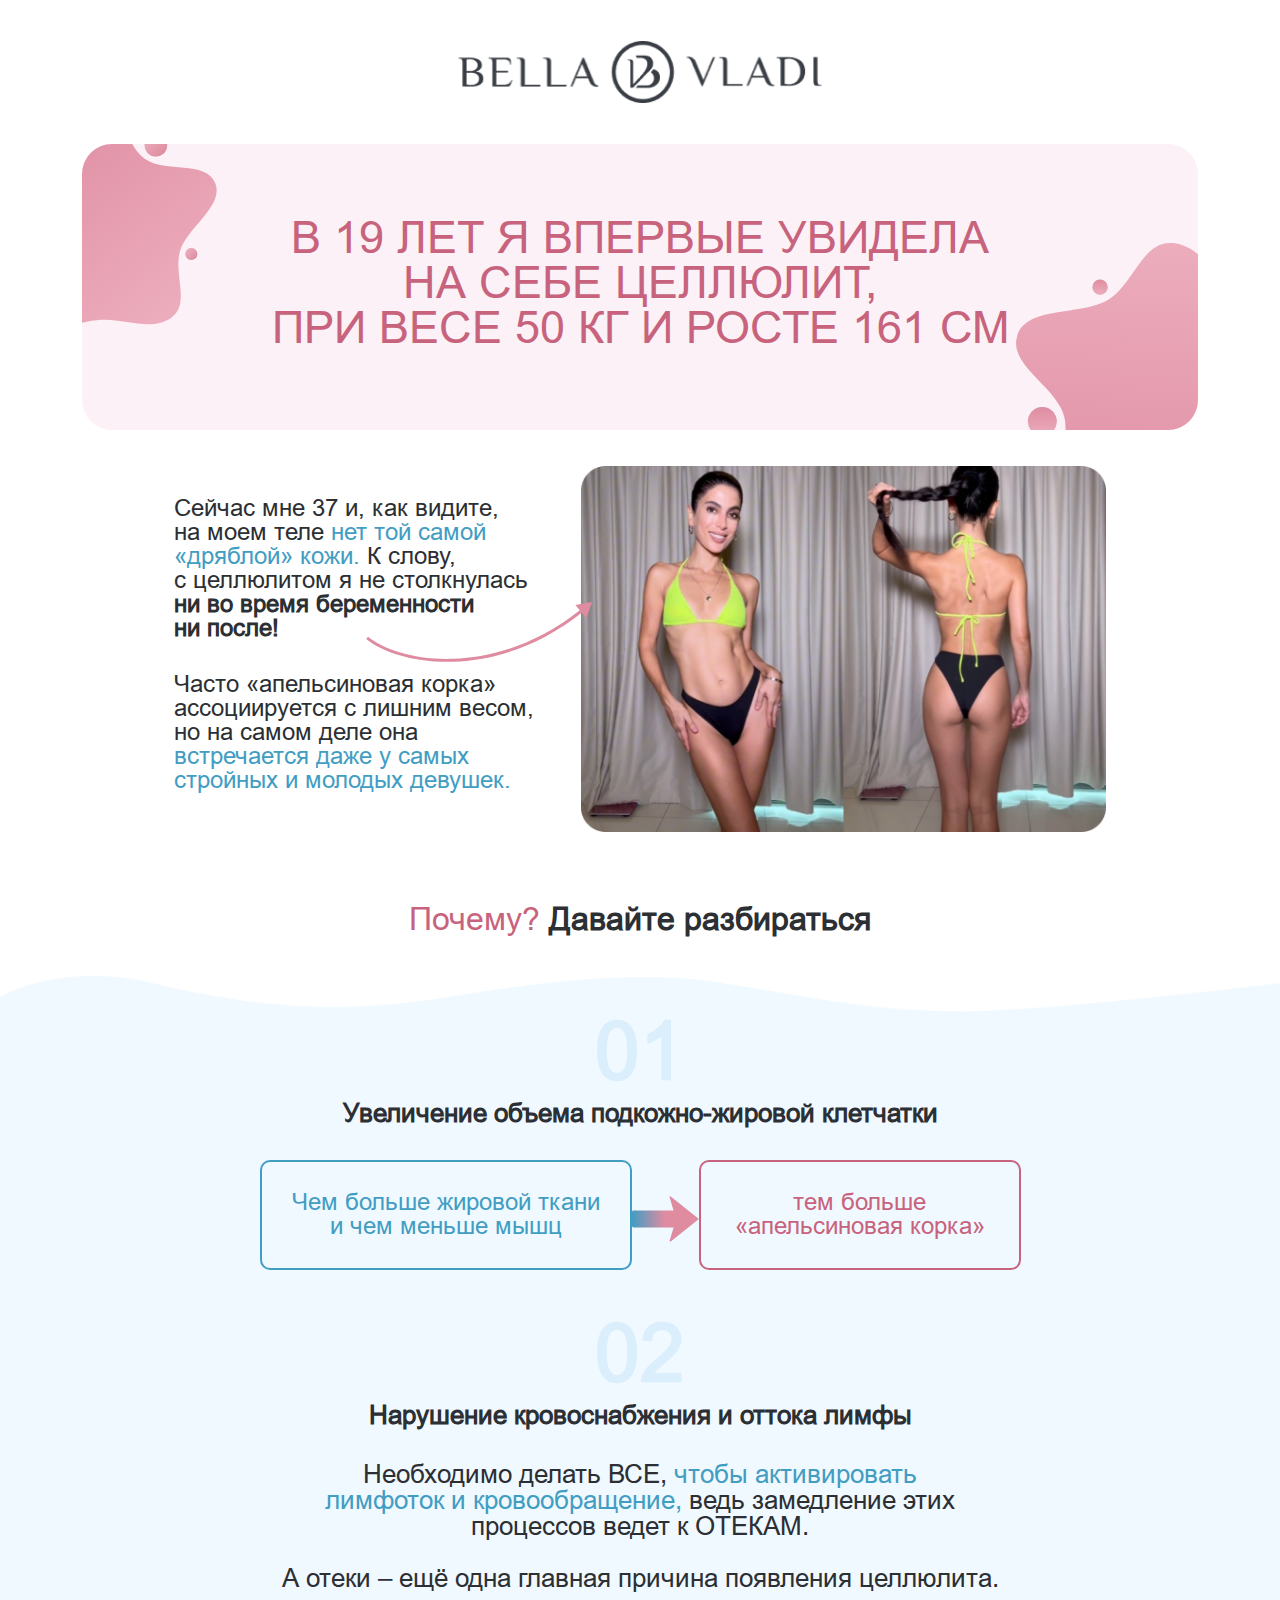
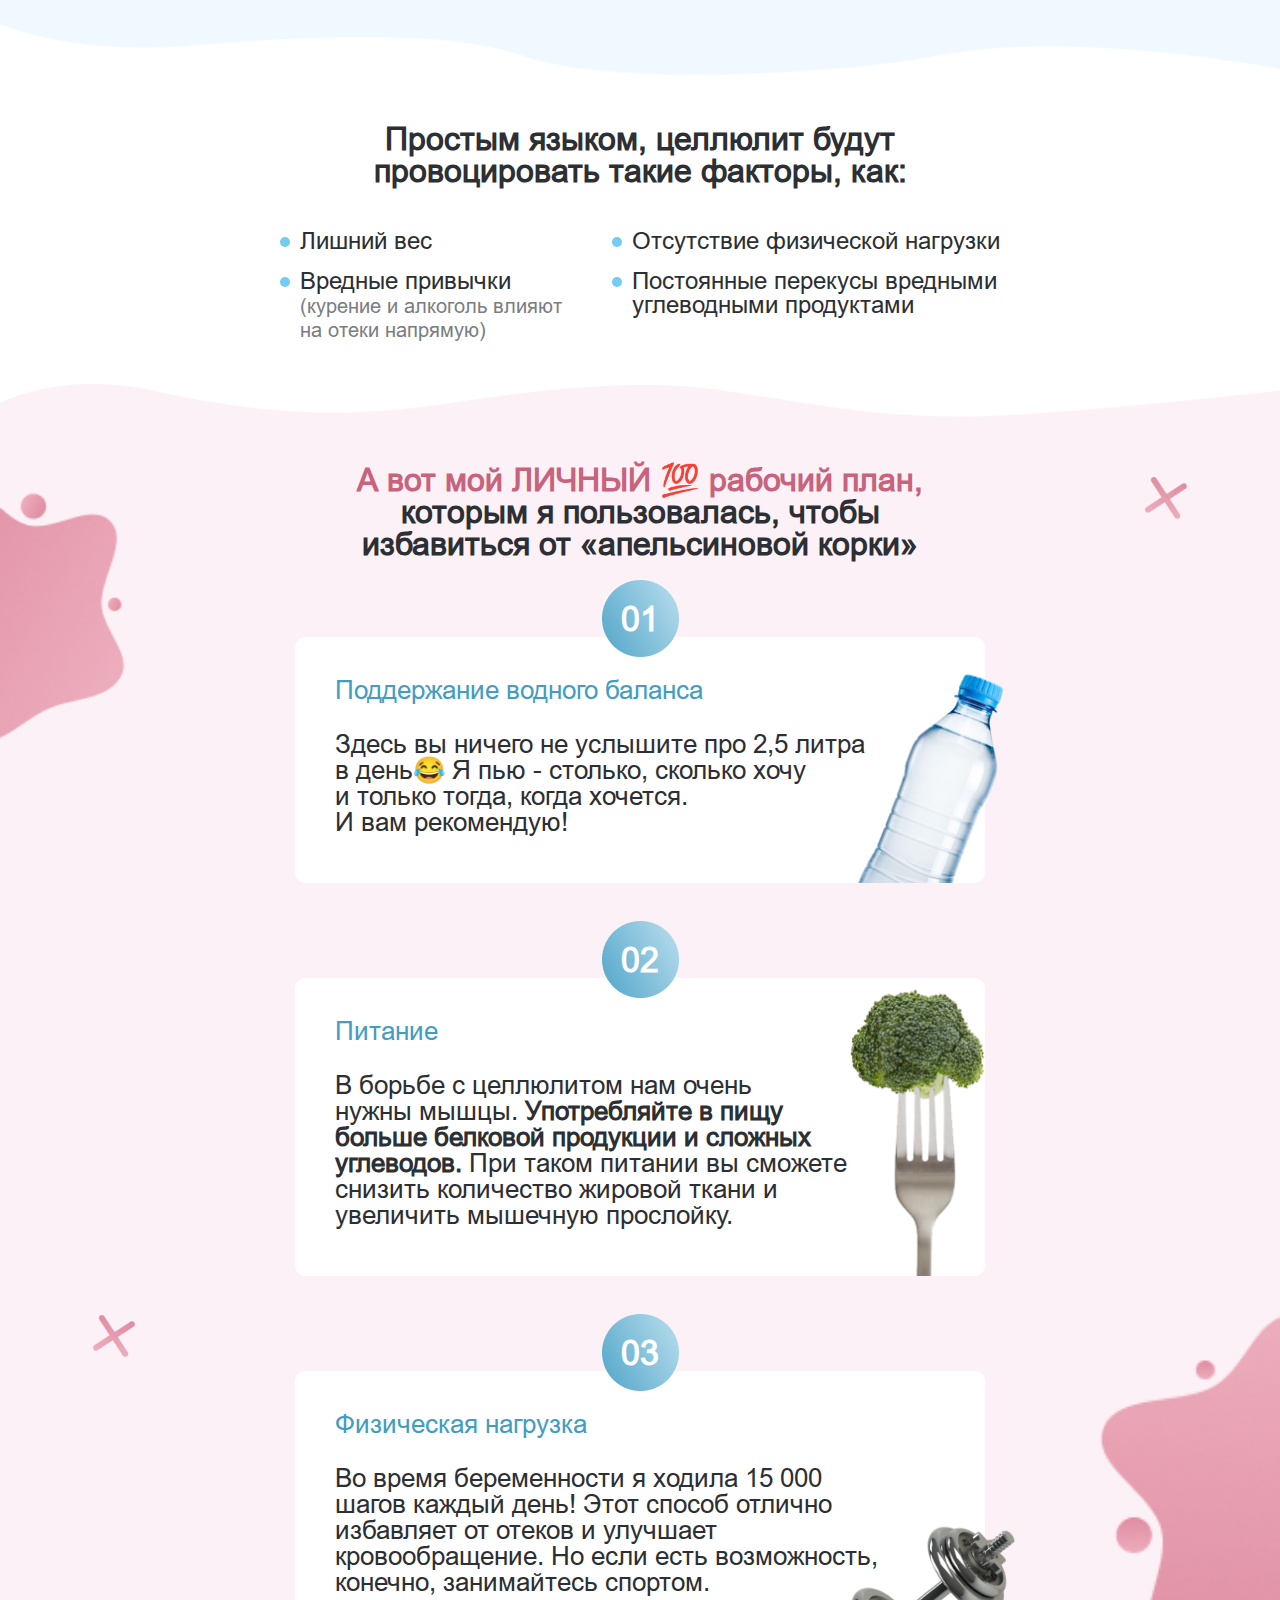
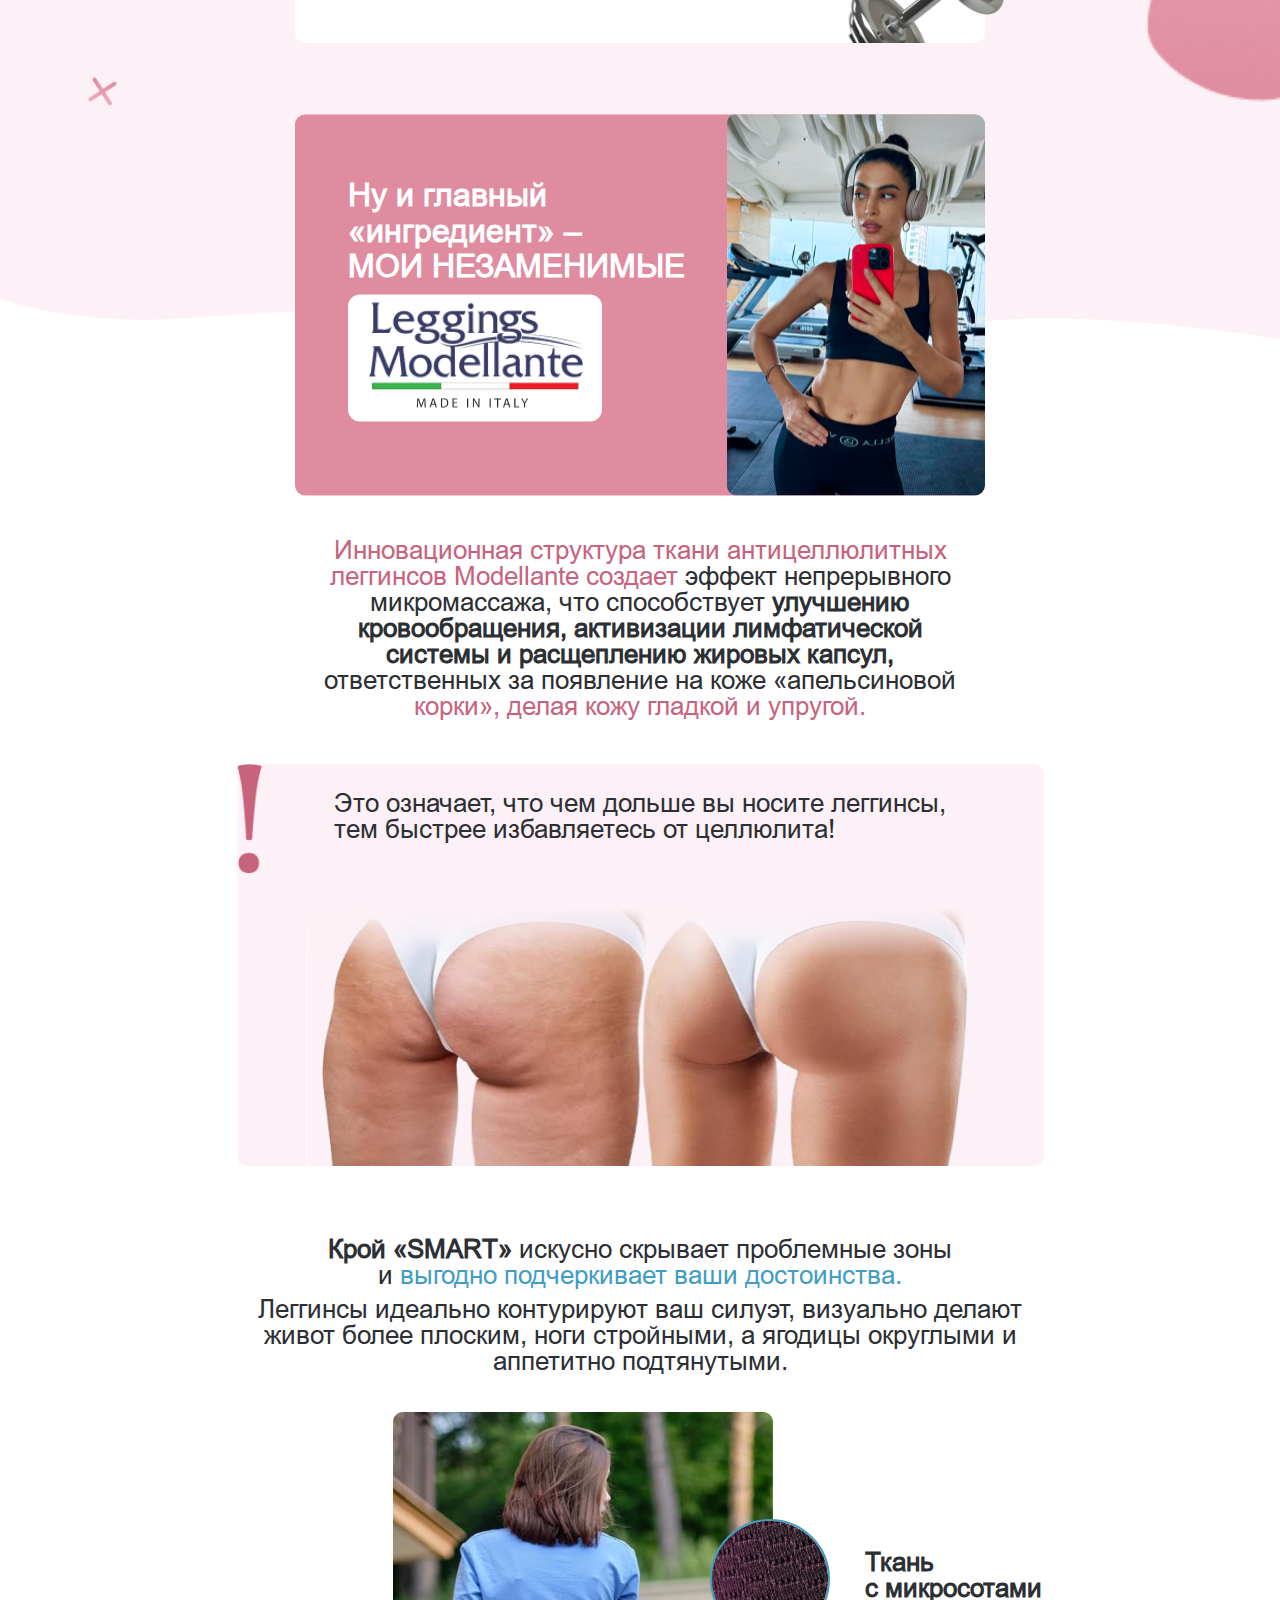
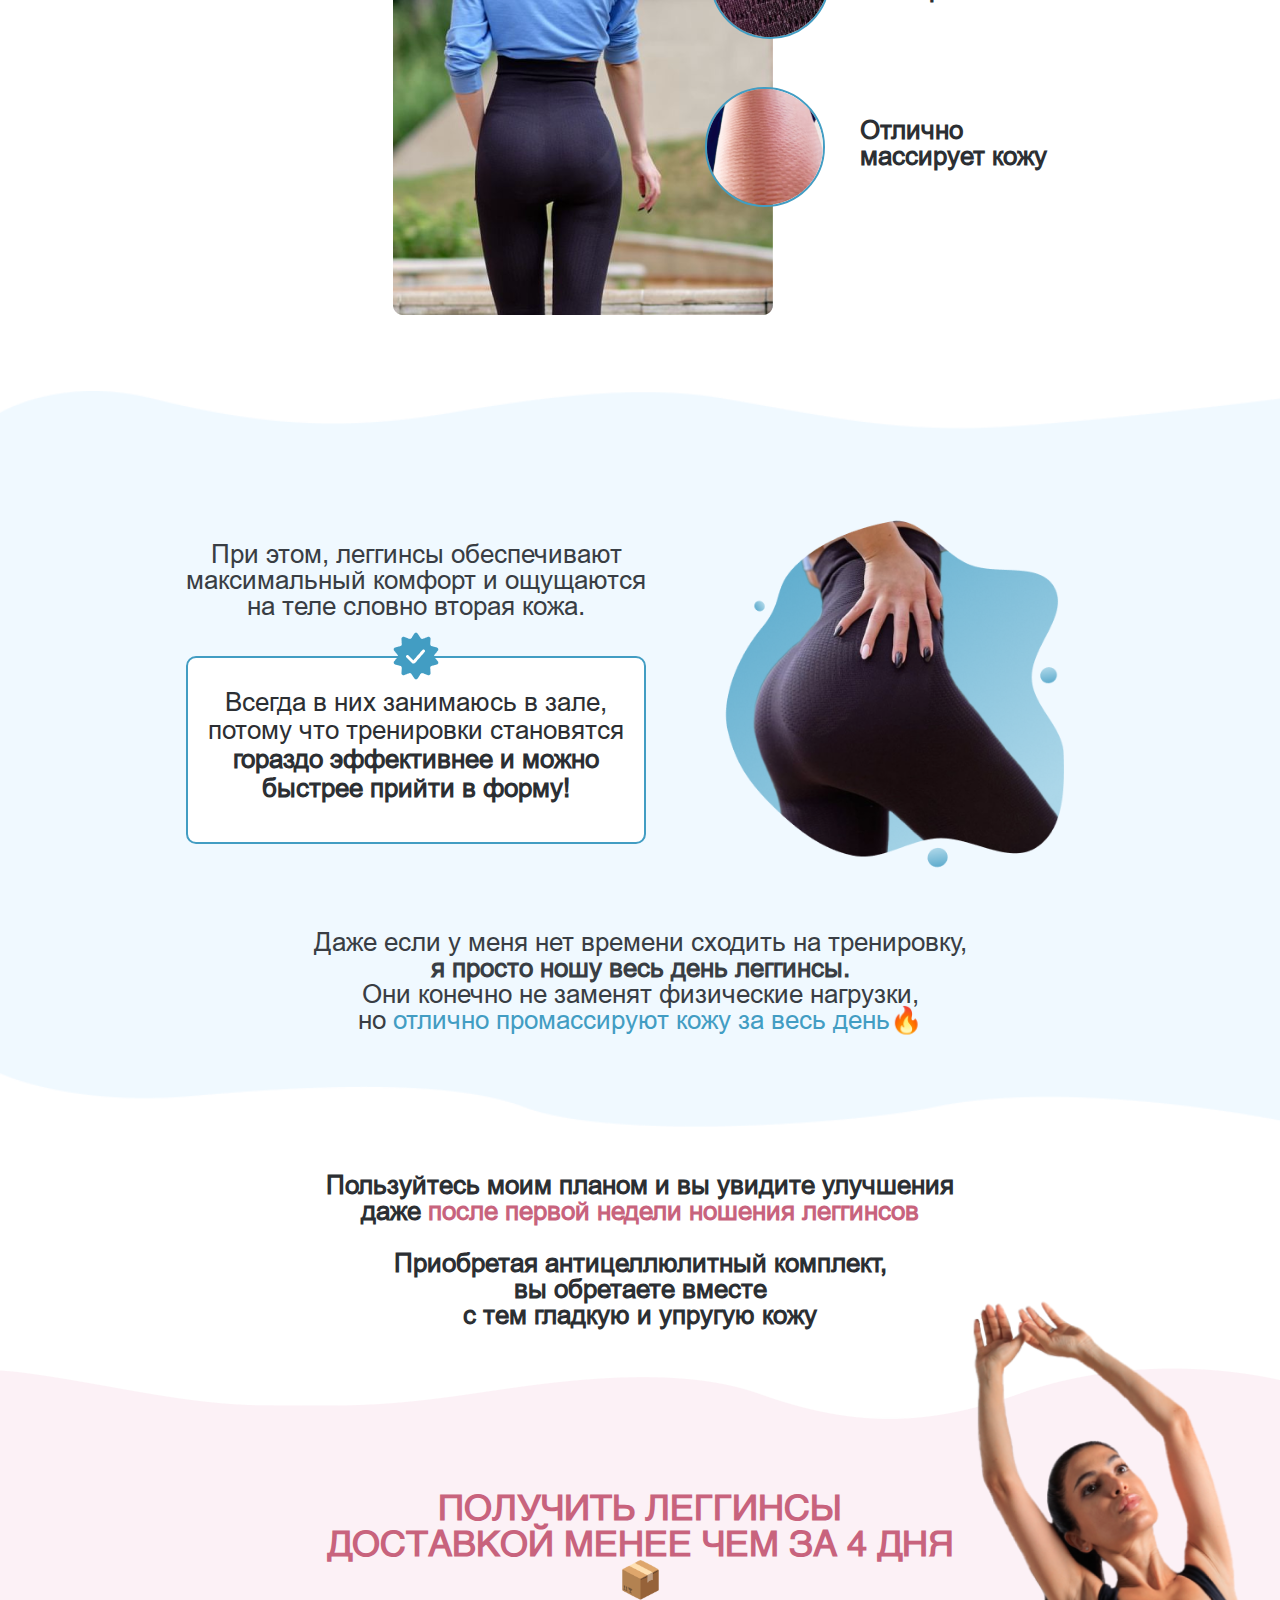
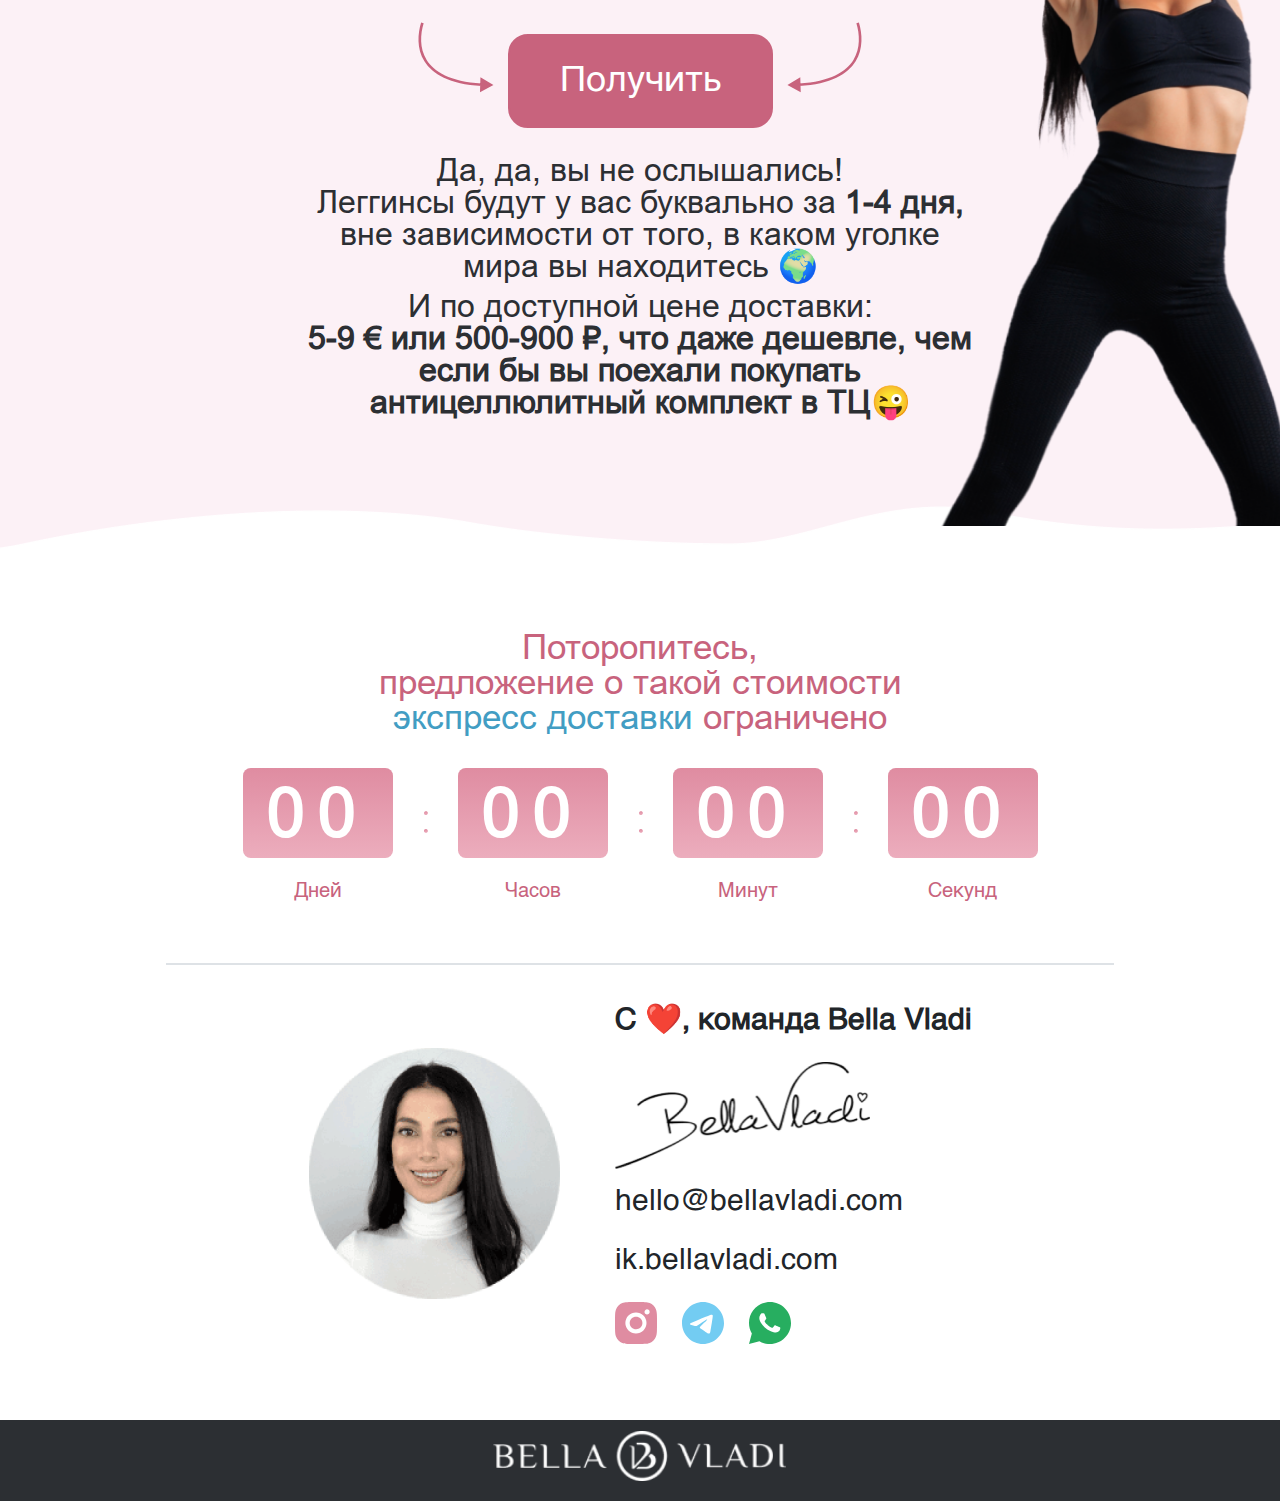
==== commit 4aec9f49: "1st update" ====
--- a/index.html
+++ b/index.html
@@ -61,9 +61,7 @@
               <img src="assets/images/email-one/Стрела.svg" alt="arrow" />
             </div>
 
-            <br>
-
-            <h5 class="hero-content">
+            <h5 class="hero-content space">
               Часто «апельсиновая корка» <br />
               ассоциируется с лишним весом, <br />
               но на самом деле она <br />
--- a/assets/css/style.css
+++ b/assets/css/style.css
@@ -184,10 +184,15 @@
 
 .hero-bottom .hero-left .arrow {
   position: absolute;
-  margin-left: 10rem;
+  margin-left: 12rem;
   margin-top: -3rem;
   width: 226.106px;
 }
+
+.hero-bottom .hero-left .space{
+  padding-top: 1.5rem;
+}
+
 
 .hero-bottom .hero-left .hero-content {
   font-size: var(--heading-5);
@@ -655,11 +660,12 @@
 .section-eight .right-img {
   background: url(/assets/images/email-one/Section-eight-img.png);
   background-repeat: no-repeat;
+  background-size: cover;
   width: 498.02px;
   height: 833px;
   position: absolute;
   right: 0;
-  bottom: 0;
+  bottom: 1.5rem;
 }
 
 
--- a/assets/css/responsive.css
+++ b/assets/css/responsive.css
@@ -51,10 +51,14 @@
   .hero-bottom .hero-left .hero-content {
     font-size: 10px;
   }
+  .hero-bottom .hero-left .space{
+    padding-top: 0.2rem;
+  }
+
 
   .hero-bottom .hero-left .arrow {
     width: 80.106px;
-    margin-top: -1rem;
+    margin-top: -1.8rem;
     margin-left: 6rem;
   }
 
@@ -353,8 +357,8 @@
 
   .section-eight .right-img {
     background-size: cover;
-    width: 118.02px;
-    height: 233px;
+    width: 188.02px;
+    height: 293px;
     bottom: 0.6rem;
     right: 0;
     overflow: hidden;
@@ -923,9 +927,13 @@
     font-size: 15px;
   }
 
+  .hero-bottom .hero-left .space{
+    padding-top: 0.2rem;
+  }
+
   .hero-bottom .hero-left .arrow {
     width: 110px;
-    margin-top: -1rem;
+    margin-top: -2rem;
     margin-left: 8rem;
   }
 
@@ -1211,9 +1219,9 @@
 
   .section-eight .right-img {
     background-size: cover;
-    width: 178.02px;
-    height: 343px;
-    bottom: 0.6rem;
+    width: 238.02px;
+    height: 363px;
+    bottom: 0.8rem;
     right: 0;
     overflow: hidden;
   }
@@ -1698,12 +1706,50 @@
     height: 200px;
   }
 
-  /* Section 8 */
+    /* -----------------Section Eight Start----------------- */
+
+    .section-eight-content {
+      margin-top: 1rem;
+      height: auto;
+      padding-top: 2.5rem;
+      padding-bottom: 2.5rem;
+    }
+  
 
   .section-eight .right-img {
-    width: 418.02px;
-    height: 833px;
-  }
+    background-size: cover;
+    width: 238.02px;
+    height: 393px;
+    bottom: 1.1rem;
+    right: 0;
+    overflow: hidden;
+  }
+
+  .section-eight-content .content-title h1 {
+    font-size: 28px;
+  }
+
+  .section-eight-content .left-content .button {
+
+    margin-top: -1.8rem;
+  }
+
+  .section-eight-content .left-content .title {
+
+    font-size: 18px;
+  }
+
+  .section-eight-content .left-content .button img {
+    width: 142.424px;
+    height: 51px;
+  }
+
+  .section-eight-content .left-content .button button {
+    padding: 10px 30px;
+    font-size: 20px;
+    margin-top: 2rem;
+  }
+
 
   .border {
     width: 100%;
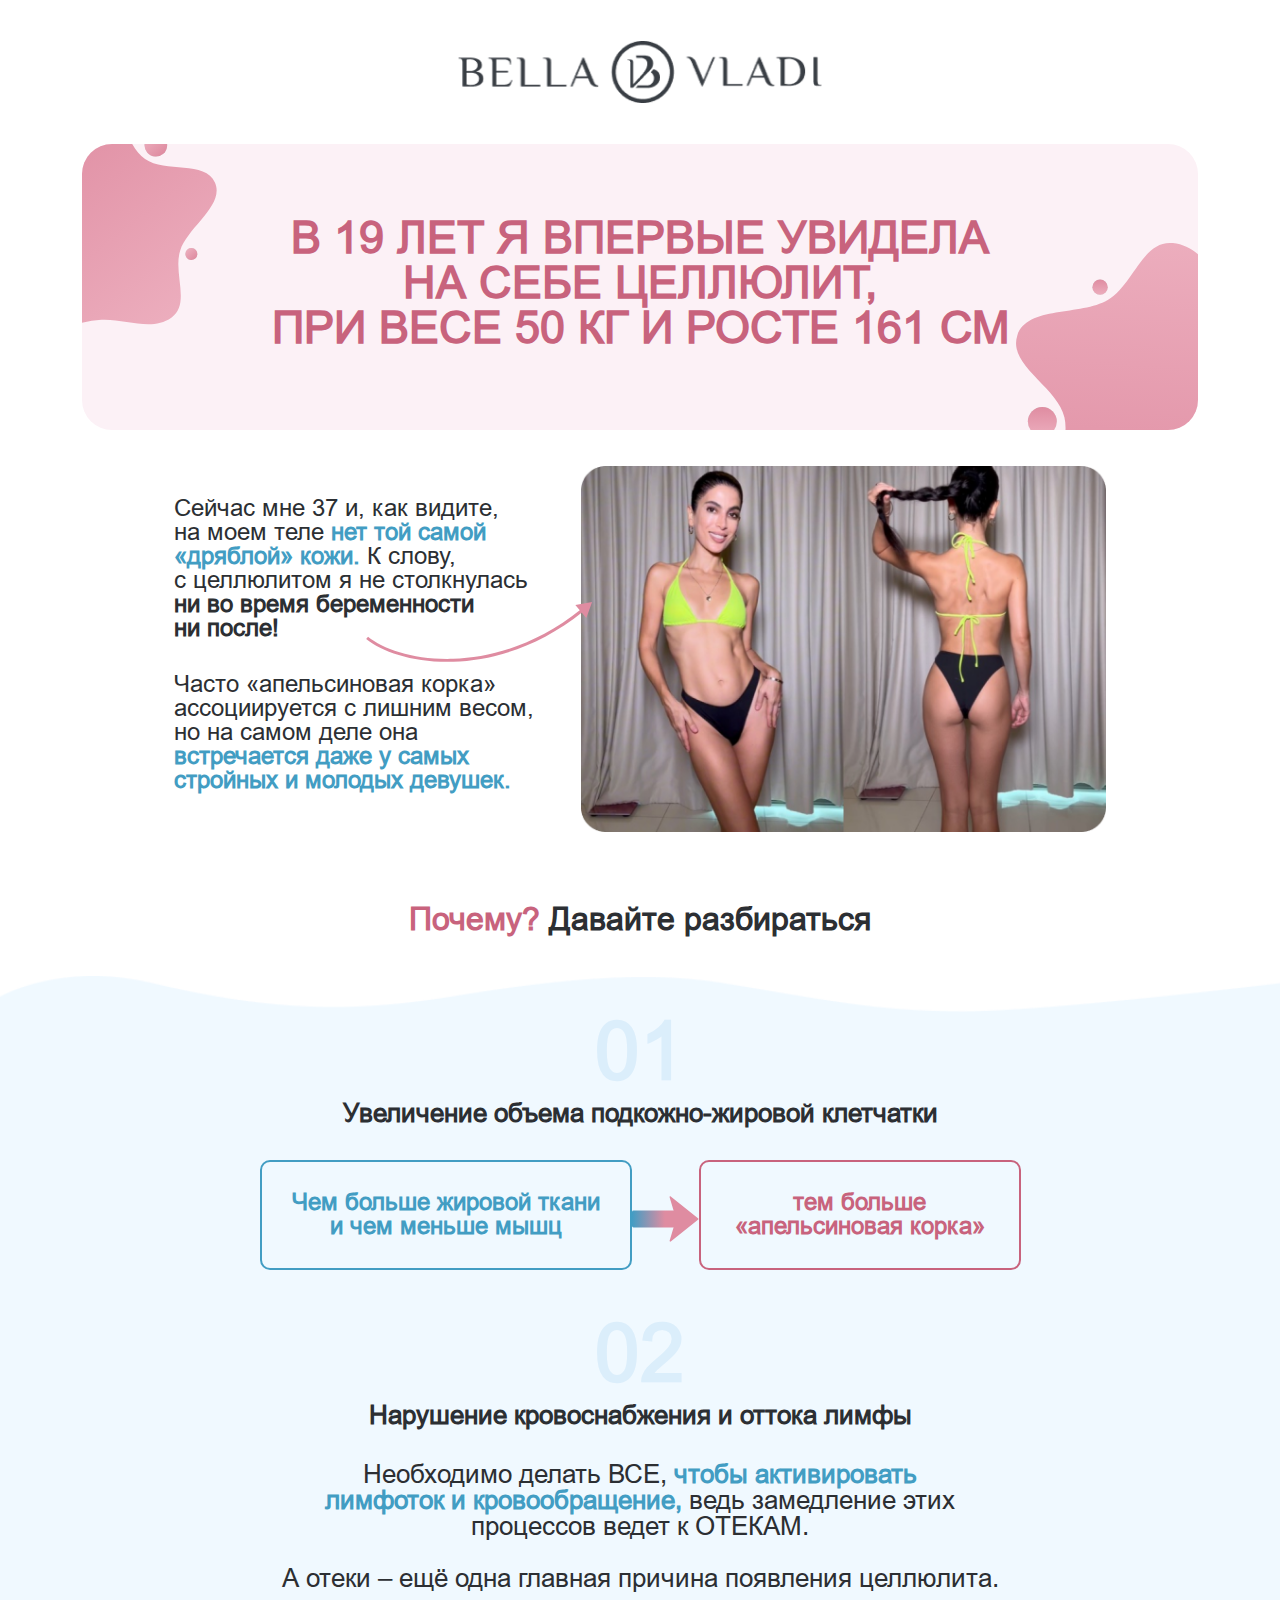
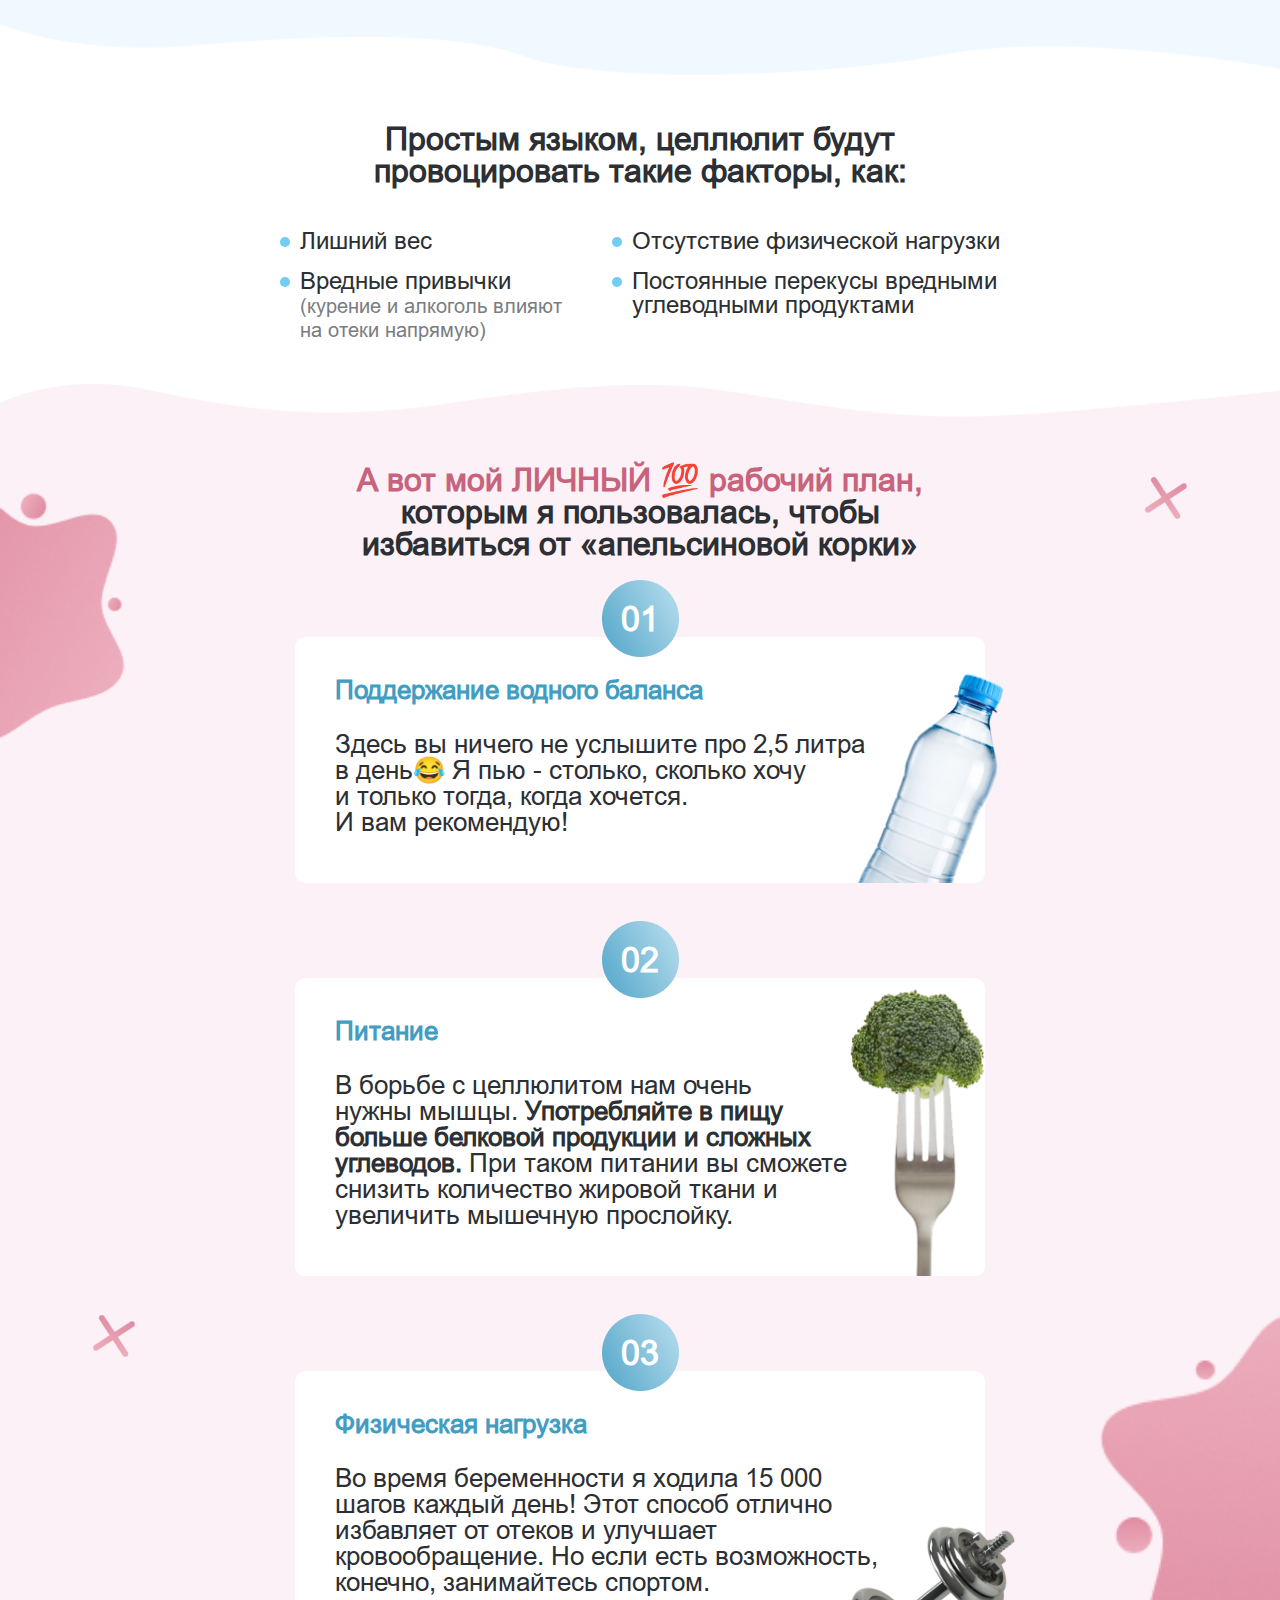
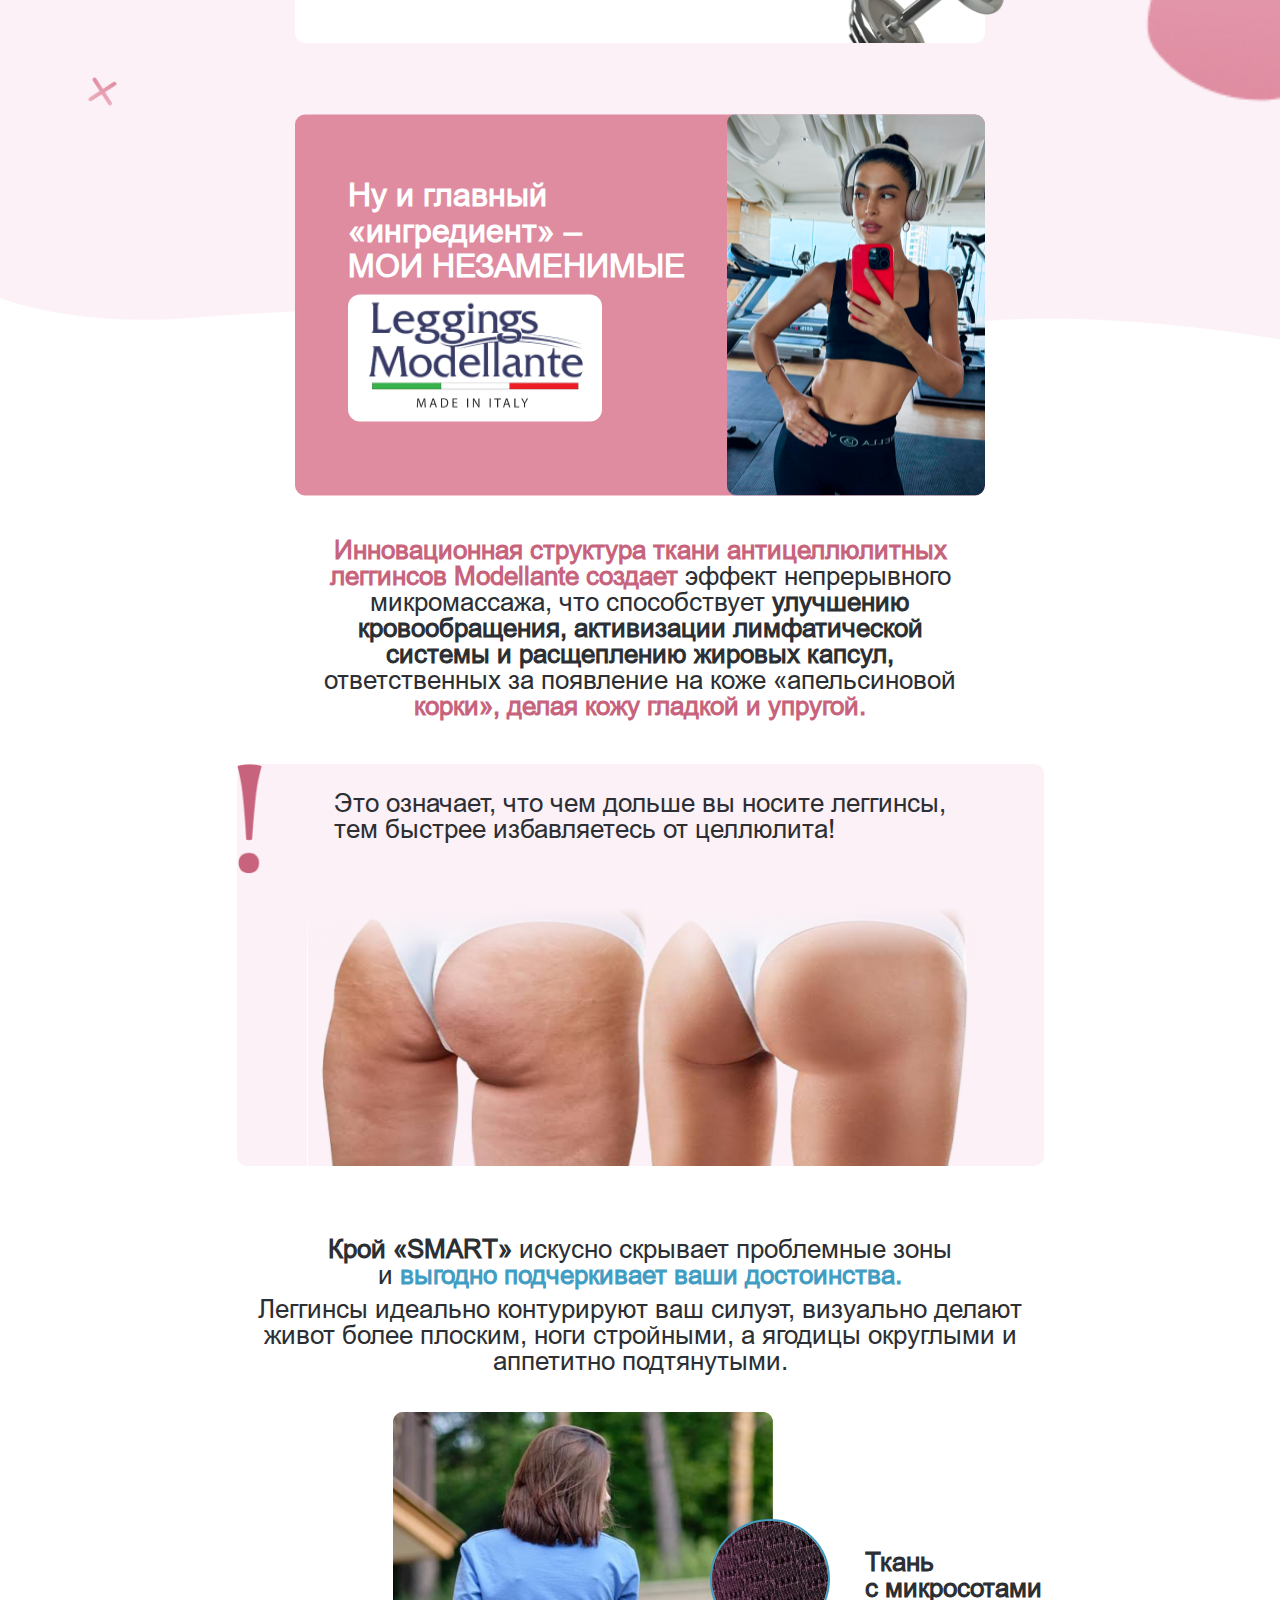
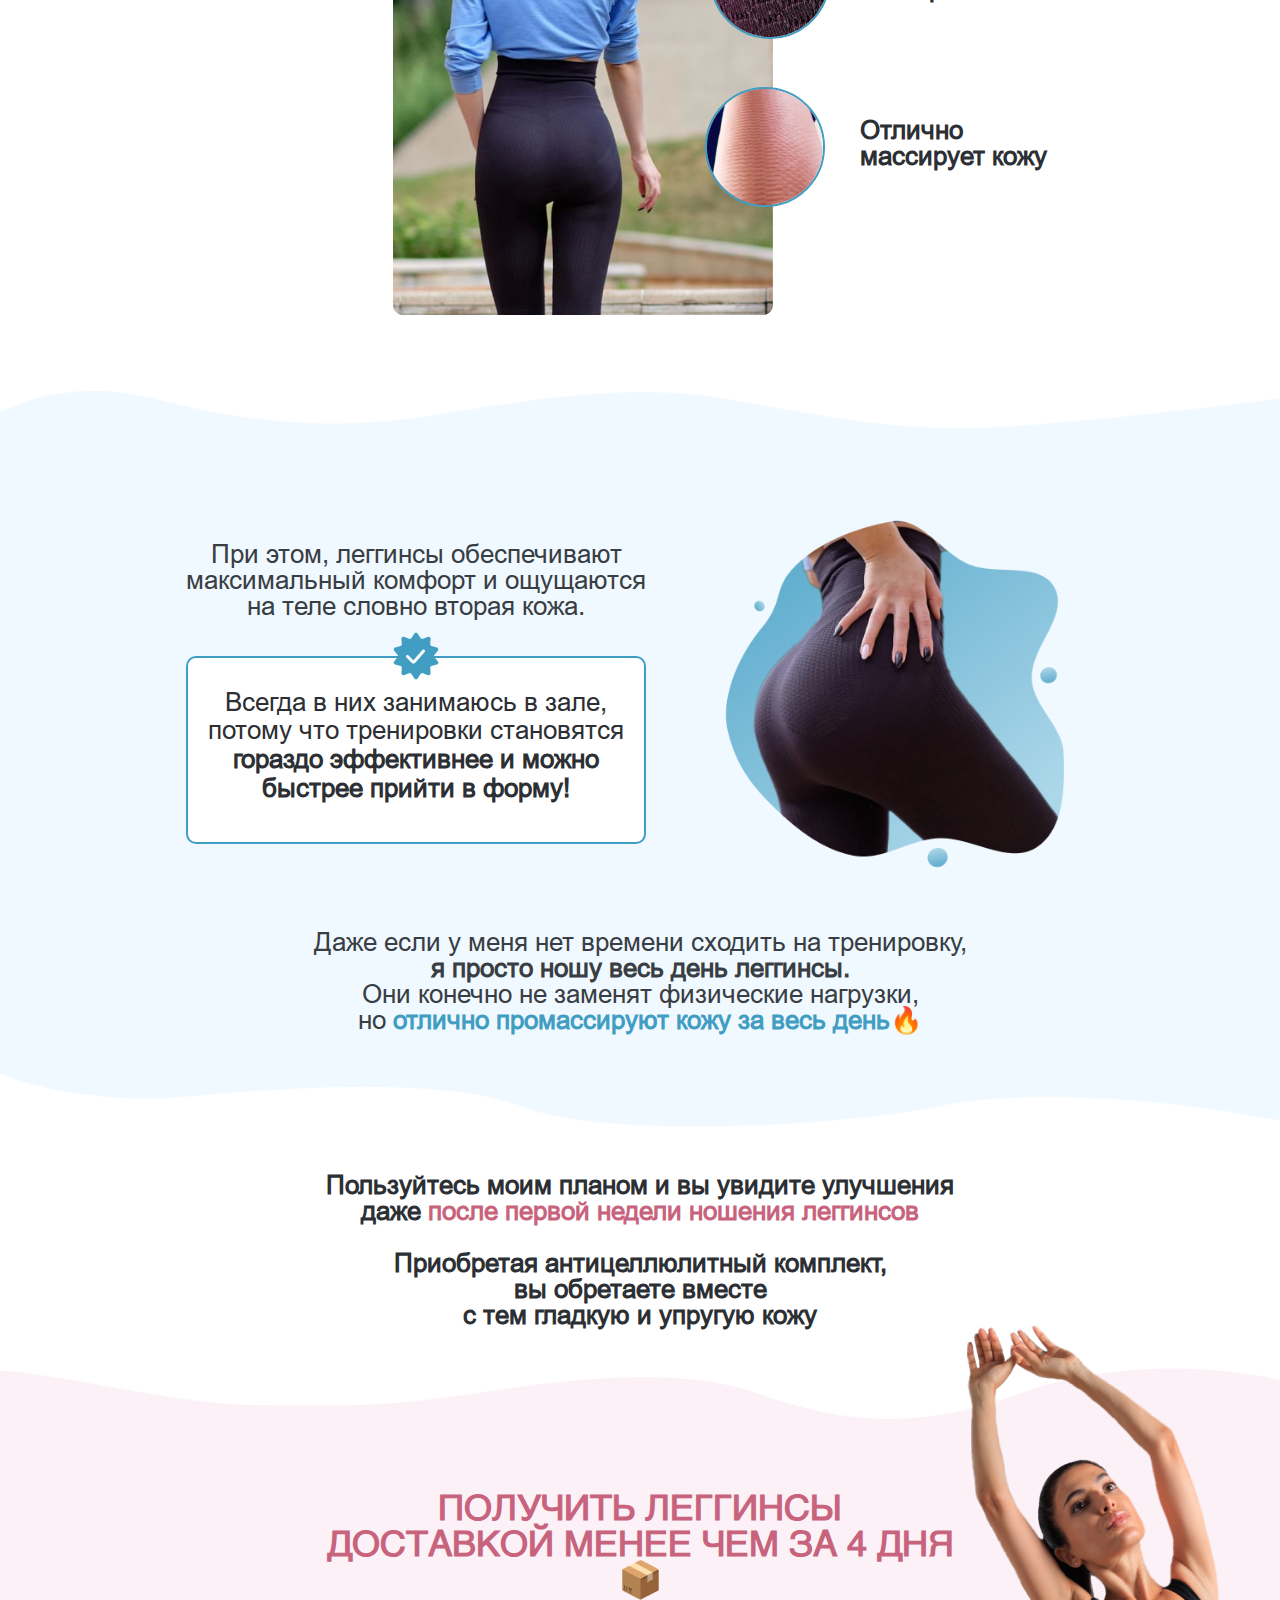
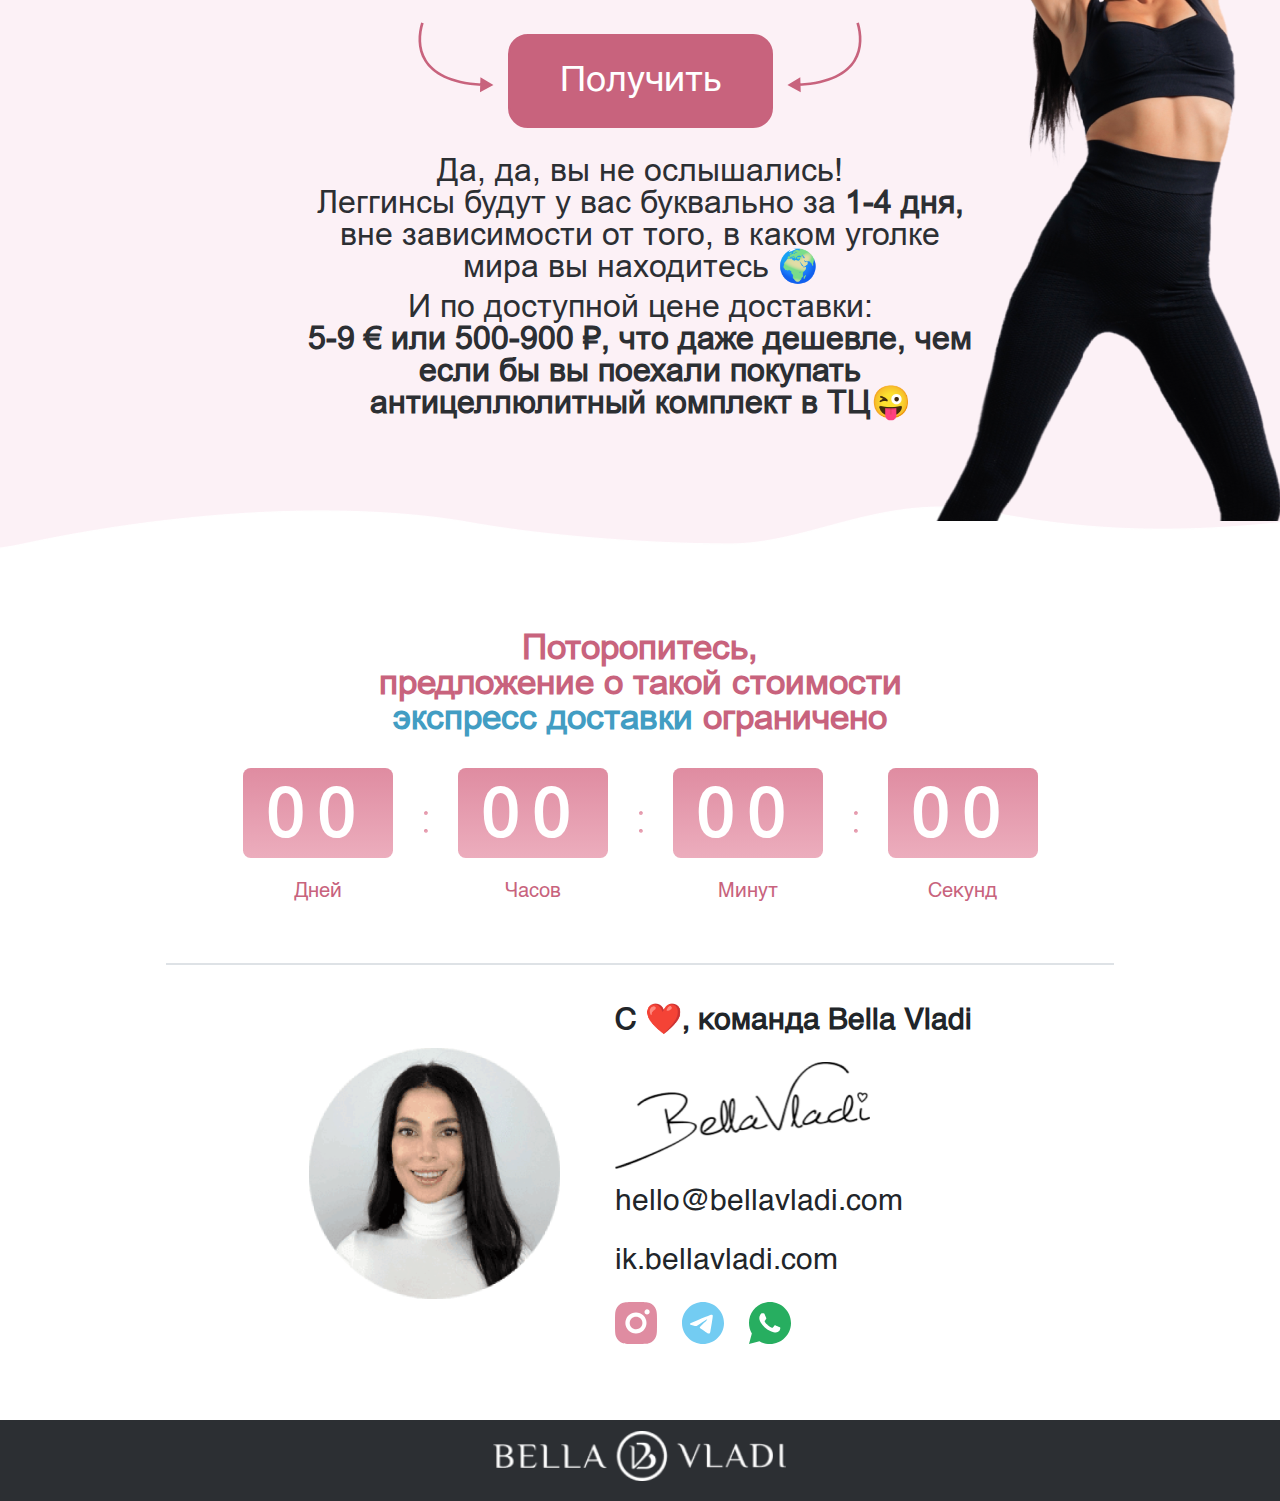
==== commit f3759994: "2nd page done" ====
--- a/index.html
+++ b/index.html
@@ -40,9 +40,11 @@
           </div>
 
           <h1 class="hero-heading">
+          <b>
             В 19 лет я впервые увидела <br />
             на себе целлюлит, <br />
             при весе 50 кг и росте 161 см
+          </b>
           </h1>
         </div>
 
@@ -84,7 +86,7 @@
     <!-- -------------------- Title Start--------------------- -->
     <div class="container">
       <h3 class="title">
-        <span class="text-pink">Почему?</span> <b>Давайте разбираться</b>
+        <b> <span class="text-pink">Почему?</span> Давайте разбираться</b>
       </h3>
     </div>
     <!-- ----------------------Title End ------------------- -->
@@ -510,8 +512,9 @@
       <div class="container">
         <div class="section-nine-content">
           <div class="title">
-            <h2><span class="text-pink">Поторопитесь, <br> предложение о такой стоимости<br> <span
-                  class="text-blue">экспресс доставки</span> ограничено </span> </h2>
+            <h2>
+               <b><span class="text-pink">Поторопитесь, <br> предложение о такой стоимости<br> <span
+                  class="text-blue">экспресс доставки</span> ограничено </span> </b> </h2>
           </div>
 
 
--- a/assets/css/style.css
+++ b/assets/css/style.css
@@ -99,10 +99,12 @@
 
 .text-blue {
   color: var(--text-blue);
+  font-weight: 700;
 }
 
 .text-pink {
   color: var(--text-pink);
+  font-weight: 700;
 }
 
 .title {
@@ -660,12 +662,11 @@
 .section-eight .right-img {
   background: url(/assets/images/email-one/Section-eight-img.png);
   background-repeat: no-repeat;
-  background-size: cover;
   width: 498.02px;
   height: 833px;
   position: absolute;
   right: 0;
-  bottom: 1.5rem;
+  bottom: 0;
 }
 
 
--- a/assets/css/responsive.css
+++ b/assets/css/responsive.css
@@ -352,13 +352,13 @@
   .section-eight-content {
     height: auto;
     padding-top: 2.5rem;
-    padding-bottom: 2.5rem;
+    padding-bottom: 1.1rem;
   }
 
   .section-eight .right-img {
     background-size: cover;
-    width: 188.02px;
-    height: 293px;
+    width: 178.02px;
+    height: 263px;
     bottom: 0.6rem;
     right: 0;
     overflow: hidden;
@@ -371,6 +371,7 @@
   .section-eight-content .left-content .button {
 
     margin-top: -2.3rem;
+    margin-bottom: -1rem;
   }
 
   .section-eight-content .left-content .title {
@@ -403,7 +404,7 @@
   .time-content {
     column-gap: 10px;
     margin-bottom: 20px;
-    padding-top: 12px;
+    margin-top: 13px;
   }
 
   .time-content .colon {
@@ -479,7 +480,7 @@
 
   /* --------------------------------------------------- Email-2 Page Start ------------------------------------------- */
 
-  /* Email-2 Home Section */
+/* ----------------- Email-2 Home Start----------------- */
 
   .hero-banner .left-star {
     position: absolute;
@@ -500,138 +501,156 @@
   }
 
   .hero-two-bottom .hero-two-right {
-    margin-top: 1.5rem;
+    margin-top: -1.1rem;
   }
 
   .hero-banner .hero-heading h2 {
-    font-size: 18px;
+    font-size: 10px;
   }
 
   .hero-banner .hero-heading h1 {
-    padding-top: 5px;
-    font-size: 22px;
-  }
-
-  .hero-two-bottom {
+    padding-top: 0px;
+    font-size: 14px;
+  }
+
+  .hero-two-bottom .hero-two-left {
+    display: flex;
     flex-direction: column;
-
-  }
-
-  .hero-two-bottom .hero-two-left {
-    order: 1;
+    gap: 0px;
+  }
+
+  .hero-two-bottom .hero-two-left h5
+  {
+    font-size: 8px;
+    padding-bottom: 0px;
   }
 
   .hero-two-bottom .hero-two-right img {
-    width: 221.726px;
-    height: 270.262px;
+    width: 140.726px;
+    height: auto;
   }
 
   /* ----------------- Email-2 Tips Section Start----------------- */
   .tips {
-    flex-direction: column;
-    gap: 25px;
-    height: auto;
-    padding-top: 3.5rem;
-    padding-bottom: 5rem;
+    gap: 10px;
+    height: auto;
+    padding-top: 1.5rem;
+    padding-bottom: 1.5rem;
+    margin-top: -1.7rem;
   }
 
   .tips .tips-left img {
-    width: 320px;
-    height: 385px;
+    width: 120px;
+    height: auto;
+  }
+
+  .tips .tips-right {
+    gap: 0px;
   }
 
   .tips .tips-right .tips-item {
-    gap: 8px;
-  }
+    gap: 5px;
+  }
+
 
   /* ----------------- Email-2 Service Section Start----------------- */
   .service-content {
     gap: 15px;
-    flex-direction: column;
-  }
-
-  .service-content .content-left {
-    order: 1;
   }
 
   .service-content .content-left .left-icon {
-    display: none;
+    width: 75px;
+    height: auto;
   }
 
   .service-content .button .service-btn {
-    padding: 14px 50px;
+    padding: 8px 20px;
     margin-top: 12px;
-    font-size: 16px;
+    font-size: 10px;
   }
 
   .service-content .content-right .video-link img {
-    width: 200.731px;
-    height: 361px;
+    width: 120.731px;
+    height: auto;
   }
 
   .service-content .content-right .video-icon img {
-    width: 48px;
-    height: 48px;
+    width: 38px;
+    height: 38px;
   }
 
   /* ----------------- Email-2 Service Items Start----------------- */
+
+  .service-items  {
+    margin-top: 18px;
+    margin-bottom: 23px;
+  }
+
+  .service-items .service-item-list {
+    gap: 0px;
+  }
+
   .service-items .service-item-list .service-list {
     margin-left: 0%;
+
   }
 
 
   .service-items .service-item-list .service-list .blue-icon svg {
-    width: 25px;
-    height: 25px;
-    margin-top: -8px;
+    width: 15px;
+    height: 15px;
   }
 
   .service-items .service-img img {
-    width: 382px;
-    height: 253px;
+    width: 322px;
+    height: auto;
   }
 
 
   /* ----------------- Email-2 Pink BOx Start----------------- */
   .pink-box {
-    width: 390px;
-    height: 151px;
+    width: 320px;
+    height: 111px;
   }
 
   /* ----------------- Email-2 Review Section Start----------------- */
+  .review-section {
+    margin-bottom: -1rem;
+  }
+
   .review-section .review-content {
     align-items: center;
-    flex-direction: column;
-    gap: 30px;
+    gap: 10px;
   }
 
   .review-section .review-content .review-left-side h4,
   .review-section .review-content .review-right-side h4 {
-    font-size: 22px;
-    padding-bottom: 20px;
+    font-size: 12px;
+    padding-bottom: 15px;
   }
 
   .review-section .review-content .review-left-side img {
-    width: 323px;
-    height: 310px;
+    width: 163px;
+    height: auto;
   }
 
   .review-section .review-content .review-left-side .blue-btn button,
   .review-section .review-content .review-right-side .blue-btn button {
-    width: 160px;
-    padding: 11px 28px;
-    font-size: 16px;
+    width: 90px;
+    padding: 7px 28px;
+    font-size: 7px;
+    text-align: center;
   }
 
   .review-section .review-content .review-right-side img {
-    width: 330px;
-    height: 270px;
+    width: 150px;
+    height: auto;
   }
 
   .review-section .brand-logo-two img {
-    margin-top: 34px;
-    width: 194px;
-    height: 97px;
+    margin-top: 25px;
+    width: 124px;
+    height: auto;
   }
 
 
